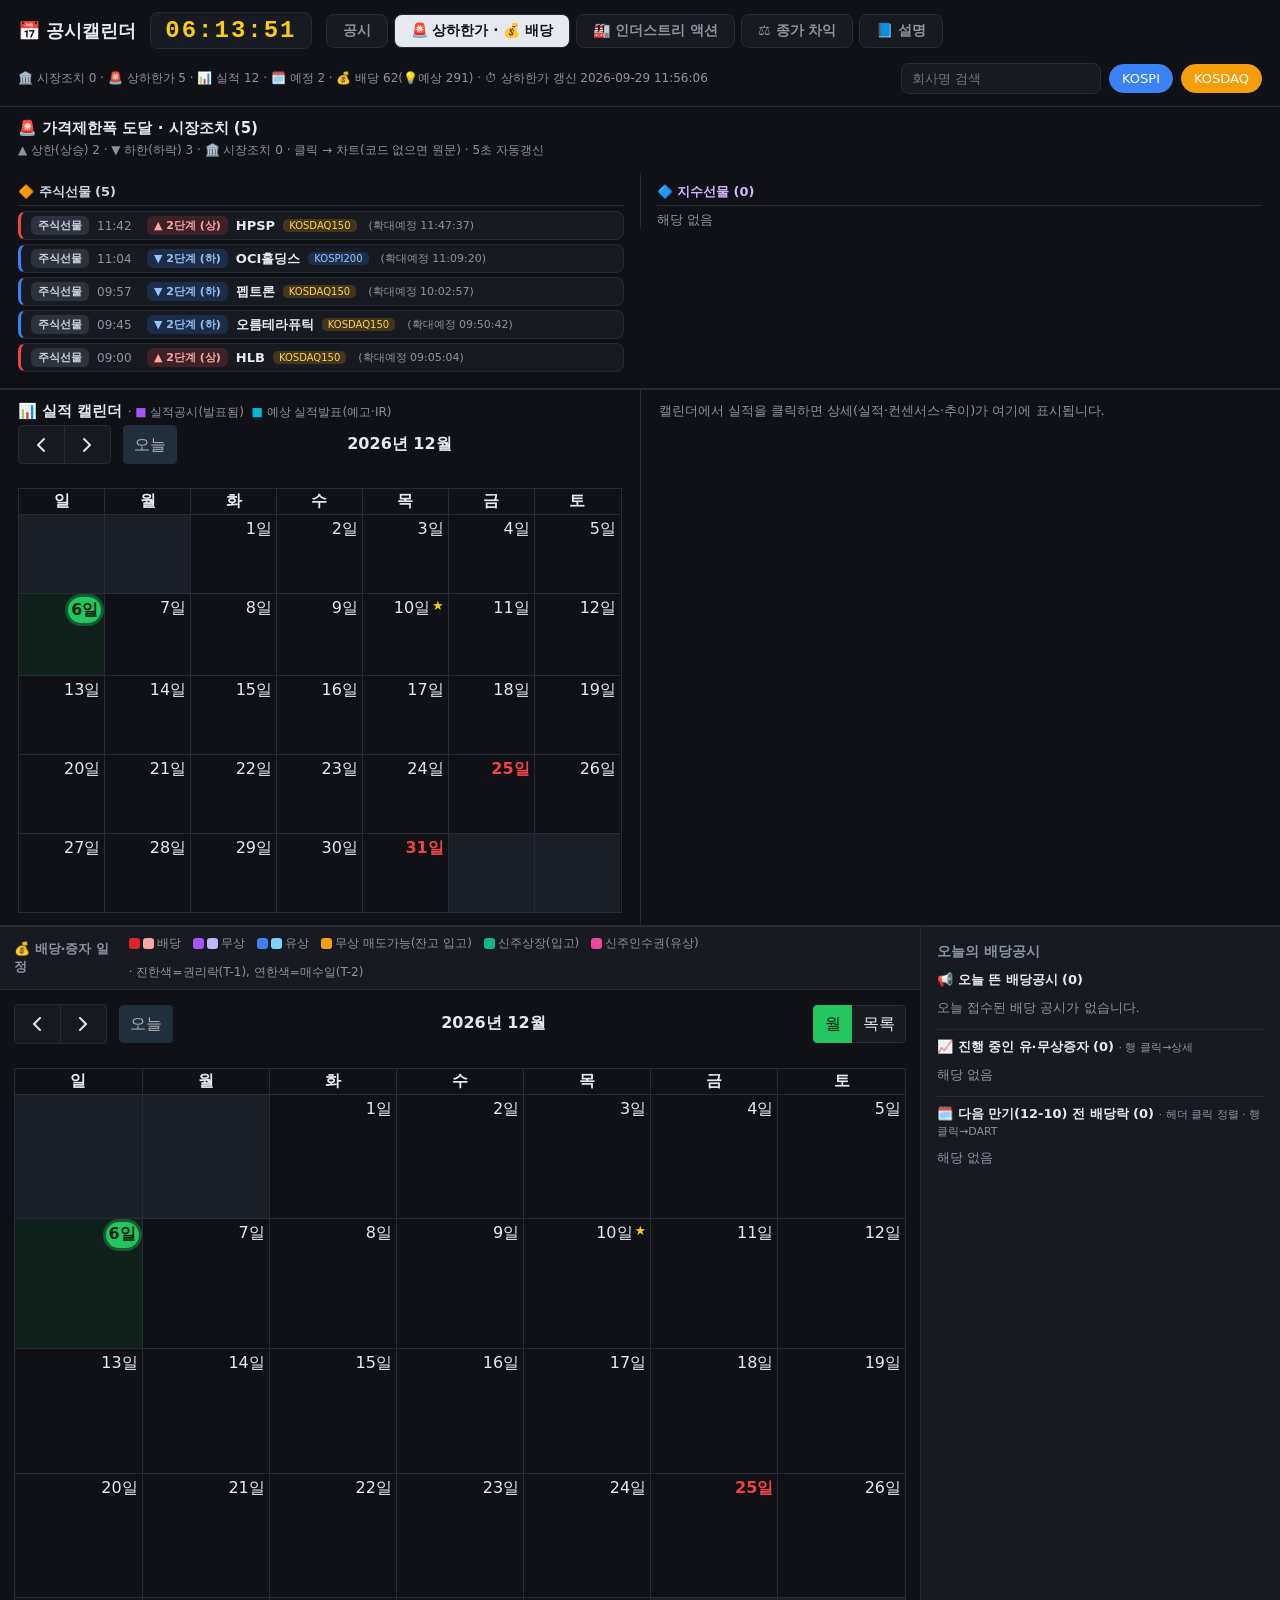
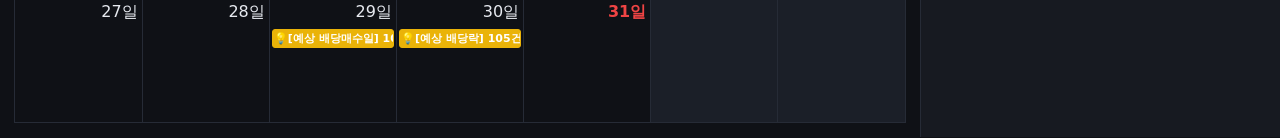
==== index.html @ 1d96160e "배당 선진화 ③ 예고 자율공시 수집 + 실데이터로 설계 판단 확정 research.build_history: '기타경영사항(자율공시) 결산배당 기준일 안내'를 kind="notic" ====
<!DOCTYPE html>
<html lang="ko">
<head>
<meta charset="UTF-8">
<meta name="viewport" content="width=device-width, initial-scale=1.0">
<title>📅 공시캘린더</title>
<!-- FullCalendar: 로컬 벤더링(외부 CDN 의존 제거 — 사내망 TLS/차단으로 인한 빈 화면 방지). v6 글로벌 빌드는 CSS를 JS가 자동 주입 -->
<script src="vendor/fullcalendar.min.js"></script>
<script src="common.js"></script>
<style>
  :root{
    --bg:#0f1116; --panel:#171a21; --line:#262b36; --text:#e6e9ef; --muted:#8b93a3;
    --kospi:#3b82f6; --kosdaq:#f59e0b; --accent:#22c55e; --div:#a855f7; --exp:#ef4444; --est:#eab308;
  }
  *{box-sizing:border-box}
  body{margin:0;font-family:"Malgun Gothic","Segoe UI",system-ui,sans-serif;background:var(--bg);color:var(--text)}
  header{display:flex;align-items:center;gap:14px;padding:12px 18px;border-bottom:1px solid var(--line);flex-wrap:wrap}
  header h1{font-size:18px;margin:0}
  .meta{color:var(--muted);font-size:12px}
  .clock{font-family:"Consolas","Menlo",monospace;font-size:24px;font-weight:800;color:#facc15;letter-spacing:2px;padding:4px 14px;border:1px solid var(--line);border-radius:8px;background:var(--panel)}
  .tabs{display:flex;gap:6px}
  .tab{padding:7px 16px;border:1px solid var(--line);border-radius:8px;background:var(--panel);color:var(--muted);cursor:pointer;font-size:14px;font-weight:600}
  .tab.on{background:var(--text);color:var(--bg)}
  .controls{display:flex;gap:8px;align-items:center;margin-left:auto;flex-wrap:wrap}
  input[type=search]{background:var(--panel);border:1px solid var(--line);color:var(--text);padding:7px 10px;border-radius:8px;width:200px;font-size:13px}
  .chip{padding:6px 12px;border:1px solid var(--line);border-radius:999px;background:var(--panel);color:var(--muted);cursor:pointer;font-size:13px;user-select:none}
  .chip.on{color:#fff}
  .chip.kospi.on{background:var(--kospi);border-color:var(--kospi)}
  .chip.kosdaq.on{background:var(--kosdaq);border-color:var(--kosdaq)}
  .dmodes{display:none;gap:10px;align-items:center}
  .dmodes.show{display:flex}
  .dchk{display:flex;align-items:center;gap:4px;font-size:12px;cursor:pointer;user-select:none}
  .dchk input{margin:0;cursor:pointer}
  .dchk.buy{color:var(--accent)} .dchk.buy input{accent-color:var(--accent)}
  .dchk.ex{color:var(--exp)} .dchk.ex input{accent-color:var(--exp)}
  .layout{display:flex;flex-direction:column}   /* 높이 고정 해제 — 페이지 스크롤 허용 */
  .cal-row{display:flex;height:calc(100vh - 90px);min-height:560px}
  .cal-col{display:flex;flex-direction:column;flex:1;min-height:0}
  .cal-bar{display:flex;align-items:center;gap:12px;padding:8px 14px;border-bottom:1px solid var(--line);background:var(--panel)}
  .cal-bar-lbl{font-size:13px;font-weight:700;color:var(--muted)}
  .cal-legend{display:flex;align-items:center;gap:12px;font-size:12px;color:var(--muted);flex-wrap:wrap}
  .cal-legend .lg{display:inline-flex;align-items:center;gap:3px}
  .cal-legend .lg i{width:11px;height:11px;border-radius:3px;display:inline-block}
  .cal-legend-note{color:var(--muted)}
  #calendar{flex:1;padding:14px;overflow:auto}
  #side{width:360px;border-left:1px solid var(--line);background:var(--panel);padding:16px;overflow:auto}
  #side h2{font-size:14px;color:var(--muted);margin:0 0 10px}
  .detail .corp{font-size:18px;font-weight:700}
  .detail .badge{display:inline-block;font-size:11px;padding:2px 8px;border-radius:6px;margin-left:6px;vertical-align:middle}
  .badge.KOSPI{background:rgba(59,130,246,.2);color:#93c5fd}
  .badge.KOSDAQ{background:rgba(245,158,11,.2);color:#fcd34d}
  .detail .title{margin:12px 0;font-size:15px;line-height:1.5}
  .detail .big{font-size:26px;font-weight:800;color:var(--div);margin:10px 0}
  .detail .row{font-size:13px;color:var(--muted);margin:4px 0}
  .btn{display:inline-block;margin-top:14px;background:var(--accent);color:#04240f;font-weight:700;padding:10px 14px;border-radius:8px;text-decoration:none;font-size:14px}
  .empty{color:var(--muted);font-size:13px}
  #industryView{padding:14px 18px}
  #closearbView{padding:14px 18px;overflow-x:auto}
  .ca-tab{border-collapse:collapse;font-size:12px;width:100%}
  .ca-tab th{color:var(--muted);font-size:11px;font-weight:600;padding:4px 6px;border-bottom:1px solid var(--line);white-space:nowrap;text-align:right}
  .ca-tab th.grp{text-align:center;border-bottom:1px solid var(--line);color:var(--text)}
  .ca-tab td{padding:4px 6px;border-bottom:1px solid var(--line);text-align:right;white-space:nowrap}
  .ca-tab td.nm,.ca-tab th.nm{text-align:left}
  .ca-tab td.nm{font-weight:600;cursor:pointer}
  .ca-tab td.st{color:#fcd34d;text-align:left}
  .ca-tab td.sep,.ca-tab th.sep{border-left:1px solid var(--line)}
  .ca-tab tr.hot td{background:rgba(250,204,21,.08)}
  .ca-tab td.dim{color:var(--muted)}
  .ca-tab tr.calm td{opacity:.45}
  .ca-hot-title{font-size:13px;font-weight:600;margin-bottom:8px}
  .ca-cards{display:flex;flex-wrap:wrap;gap:10px;margin-bottom:16px}
  .ca-card{background:var(--panel);border:1px solid var(--line);border-radius:8px;padding:10px 12px;width:244px;cursor:pointer;font-size:12px}
  .ca-card-top{display:flex;gap:6px;align-items:baseline}
  .ca-card-top .dim{margin-left:auto;color:var(--muted)}
  .ca-card-top .st,.ca-card-act .st{color:#fcd34d}
  .ca-card-dev{font-size:22px;font-weight:700;margin:4px 0}
  .ca-card-dev span{font-size:12px;font-weight:400;color:var(--muted)}
  .ca-card-act{margin-bottom:4px}
  .ca-card .dim{color:var(--muted)}
  .ca-basket{background:var(--panel);border:1px solid var(--line);border-radius:8px;padding:10px 12px;width:364px;font-size:12px}
  .ca-basket .dim{color:var(--muted)}
  .ca-basket .ca-card-top .dim{margin-left:auto}
  .ca-sort{margin-bottom:8px;font-size:12px;color:var(--muted)}
  #guideView{padding:14px 18px;max-width:1100px}
  #guideView h3{margin:22px 0 8px;font-size:16px}
  #guideView p{font-size:13px;color:var(--muted);margin:6px 0}
  #guideView table{border-collapse:collapse;width:100%;font-size:13px;margin:6px 0 4px}
  #guideView th,#guideView td{border:1px solid var(--line);padding:7px 9px;text-align:left;vertical-align:top}
  #guideView th{background:rgba(255,255,255,.04)}
  #guideView b.f{color:var(--text)}
  #guideView td.todo{color:var(--text)}
  .ia-wrap{display:grid;grid-template-columns:minmax(0,1.3fr) minmax(0,1fr);gap:14px;align-items:start}
  .ia-sort{display:flex;gap:6px;margin-bottom:8px;font-size:12px;color:var(--muted);align-items:center}
  .ia-sort .chip{cursor:pointer}
  .ia-row{display:grid;grid-template-columns:minmax(0,1fr) 90px 70px 60px 150px;gap:8px;align-items:center;font-size:13px;padding:6px 8px;border-top:1px solid var(--line);cursor:pointer;position:relative}
  .ia-row.head{cursor:default;color:var(--muted);font-size:12px;border-top:none}
  .ia-row:not(.head):hover,.ia-row.sel{background:var(--panel)}
  .ia-row .bar{position:absolute;left:0;top:0;bottom:0;background:var(--accent);opacity:.12;pointer-events:none}
  .ia-row .num{text-align:right}
  .ia-row .ld{color:var(--muted);white-space:nowrap;overflow:hidden;text-overflow:ellipsis}
  .pos{color:#fca5a5}
  .neg{color:#93c5fd}
  .ia-detail{border:1px solid var(--line);border-radius:10px;background:var(--panel);padding:12px;position:sticky;top:10px}
  .ia-detail h3{margin:0 0 4px;font-size:15px}
  .ia-sub{color:var(--muted);font-size:12px;margin-bottom:8px}
  .ia-themes{display:flex;flex-wrap:wrap;gap:6px;margin:8px 0}
  .ia-themes span{border:1px solid var(--line);border-radius:6px;padding:3px 7px;font-size:12px;background:var(--bg)}
  .ia-m{display:grid;grid-template-columns:minmax(0,1fr) 70px 80px;gap:6px;font-size:13px;padding:4px 0;border-top:1px solid var(--line);cursor:pointer}
  .ia-m:hover{background:var(--bg)}
  .ia-m .num{text-align:right}
  .ia-m .v{color:var(--muted)}
  @media (max-width:900px){ .ia-wrap{grid-template-columns:1fr} .ia-row{grid-template-columns:minmax(0,1fr) 70px 64px 46px} .ia-row .ld{display:none} }
  .divlist .lh{font-size:13px;font-weight:700;margin-bottom:10px}
  .divlist .di{padding:9px 10px;border:1px solid var(--line);border-radius:8px;margin-bottom:7px;cursor:pointer;background:var(--bg)}
  .divlist .di:hover{border-color:var(--div)}
  .divlist .di b{font-size:14px}
  .divlist .di .sub{font-size:12px;color:var(--muted)}
  .divlist .mkt{font-size:10px;padding:1px 6px;border-radius:5px;margin-left:4px}
  .dortab{width:100%;border-collapse:collapse;font-size:13px}
  .dortab th{text-align:left;color:var(--muted);font-size:11px;font-weight:600;padding:5px 8px;border-bottom:1px solid var(--line);cursor:pointer;user-select:none;white-space:nowrap}
  .dortab th[data-sk]:hover{color:var(--div)}
  .dortab th .ar{font-size:10px;color:var(--muted)}
  .dortab td{padding:6px 8px;border-bottom:1px solid var(--line)}
  .dortab tr.dor{cursor:pointer}
  .dortab tr.dor:hover td{background:var(--bg)}
  .dortab td.nm{font-weight:600}
  .dortab td.px{text-align:right;color:var(--muted);white-space:nowrap}
  .dortab td.dt{text-align:right;color:var(--muted);font-size:11px;white-space:nowrap}
  /* 지수배당포인트 (배당 탭 사이드 상단) — 지수 카드(접기) > 포함 종목·배당금·배당락일 */
  .dp{margin-bottom:14px;padding-bottom:10px;border-bottom:1px solid var(--line)}
  .dp .lh{font-size:13px;font-weight:700;margin-bottom:8px}
  .dpf{font-size:12px;line-height:1.55;padding:8px 10px;border:1px dashed var(--line);border-radius:8px;background:var(--bg);margin-bottom:8px}
  .dpf span{color:var(--muted);font-size:11px}
  .dpc{border:1px solid var(--line);border-radius:8px;margin-bottom:7px;background:var(--bg)}
  .dpc>summary{cursor:pointer;padding:9px 10px;list-style-position:inside;font-size:14px}
  .dpc>summary .dpt{float:right;font-weight:800;color:var(--div)}
  .dpc>summary .dps{display:block;font-size:11px;color:var(--muted);margin-top:2px;padding-left:14px}
  .dpc[open]>summary{border-bottom:1px solid var(--line)}
  .dpm{font-size:11px;color:var(--muted);padding:6px 10px}
  .dperr{color:#f87171}
  .dpi{font-size:12px;margin:0 0 4px}
  .dpi td{padding:4px 8px}
  .dpi th{cursor:default}
  .st{font-size:10px;font-weight:600;padding:1px 5px;border-radius:5px;margin-left:3px}
  .st.ok{background:rgba(34,197,94,.18);color:#86efac}
  .st.half{background:rgba(59,130,246,.18);color:#93c5fd}
  .st.est{background:rgba(234,179,8,.18);color:#fde047}
  .mkt.KOSPI{background:rgba(59,130,246,.2);color:#93c5fd}
  .mkt.KOSDAQ{background:rgba(245,158,11,.2);color:#fcd34d}
  .back{display:inline-block;margin-bottom:10px;color:var(--div);cursor:pointer;font-size:13px}
  .fc{--fc-border-color:var(--line);--fc-page-bg-color:transparent;--fc-neutral-bg-color:#1b1f28;
      --fc-today-bg-color:rgba(34,197,94,.08);--fc-list-event-hover-bg-color:#1b1f28}
  .fc .fc-toolbar-title{font-size:16px}
  /* 휴장일(공휴일) — 날짜 글자 빨간색 (오늘 동그라미보다 먼저 선언해 오늘이 우선) */
  .fc .holiday .fc-daygrid-day-number{color:#ef4444;font-weight:700}
  /* 오늘 날짜 강조 — 초록 동그라미 (만기일 노란 별표와 헷갈리지 않게) */
  .fc .fc-day-today .fc-daygrid-day-number{
    background:#22c55e;color:#04240f;font-weight:800;
    min-width:26px;height:26px;padding:0 3px;margin:3px;
    display:inline-flex;align-items:center;justify-content:center;
    border-radius:999px;box-shadow:0 0 0 3px rgba(34,197,94,.35);}
  /* 만기일(선물·옵션) — 날짜 옆 노란 별표 */
  .fc .expday .fc-daygrid-day-number::after{
    content:"★";color:#facc15;margin-left:2px;font-size:13px;
    text-shadow:0 0 2px rgba(0,0,0,.5);vertical-align:top;}
  .fc .fc-button{background:var(--panel);border-color:var(--line);color:var(--text);text-transform:none}
  .fc .fc-button-primary:not(:disabled).fc-button-active{background:var(--accent);border-color:var(--accent);color:#04240f}
  .fc-daygrid-event{cursor:pointer;font-size:11px;white-space:nowrap;overflow:hidden;text-overflow:ellipsis}
  .fc-event.mk-KOSPI{background:var(--kospi);border-color:var(--kospi)}
  .fc-event.mk-KOSDAQ{background:var(--kosdaq);border-color:var(--kosdaq);color:#1a1200}
  /* 배당 — 권리락(T-1) 진빨강 / 매수일(T-2) 연빨강 */
  .fc-event.dv-ex{background:#dc2626;border-color:#dc2626;color:#fff;font-weight:600}
  .fc-event.dv-buy{background:#fca5a5;border-color:#fca5a5;color:#3a0a0a;font-weight:600}
  .fc-event.exp{background:var(--exp);border-color:var(--exp);font-weight:700}
  /* 무상증자 — 권리락(T-1) 보라 / 권리부매수(T-2) 연보라 */
  .fc-event.cap-bonus-ex{background:#a855f7;border-color:#a855f7;font-weight:600}
  .fc-event.cap-bonus-buy{background:#c4b5fd;border-color:#c4b5fd;color:#1a1030;font-weight:600}
  /* 유상증자 — 권리락(T-1) 파랑 / 권리부매수(T-2) 하늘 */
  .fc-event.cap-rights-ex{background:#3b82f6;border-color:#3b82f6;font-weight:600}
  .fc-event.cap-rights-buy{background:#7dd3fc;border-color:#7dd3fc;color:#04222a;font-weight:600}
  /* 신주 상장(입고)일 — 무·유 공통 초록 / 유상 신주인수권증서 상장(입고)일 핑크 */
  .fc-event.cap-list{background:#10b981;border-color:#10b981;color:#022c22;font-weight:700}
  .fc-event.cap-warrant{background:#ec4899;border-color:#ec4899;color:#2a0716;font-weight:700}
  /* 무상 매도 가능일(신주상장 T-2, 잔고 입고) — 주황 */
  .fc-event.cap-sell{background:#f59e0b;border-color:#f59e0b;color:#2a1700;font-weight:700}
  /* 거래정지 — 정지 시작(진회색/빗금) / 거래재개 초록, 예정이면 점선 테두리 */
  .fc-event.halt-stop{background:#4b5563;border-color:#374151;color:#f3f4f6;font-weight:700}
  .fc-event.halt-resume{background:#10b981;border-color:#10b981;color:#022c22;font-weight:700}
  .fc-event.halt-tent{background:transparent;border:1.5px dashed #10b981;color:#10b981}
  .fc-event.est{background:var(--est);border-color:var(--est);color:#241a00;font-weight:600}
  .fc-event.ern{background:#06b6d4;border-color:#06b6d4;color:#00222a;font-weight:600}   /* 예상 실적발표(청록) */
  .fc-event.eact{background:var(--div);border-color:var(--div);font-weight:600}          /* 실제 실적공시(보라) */
  @media (max-width: 800px){   /* 모바일: 세로 배치, 사이드는 캘린더 아래로 */
    header{padding:10px 12px;gap:8px}
    header h1{font-size:16px}
    .meta{display:none}
    .controls{margin-left:0;width:100%}
    input[type=search]{width:110px;flex:1}
    .layout{flex-direction:column;height:auto}
    #calendar{height:62vh;padding:8px;flex:none}
    #side{width:auto;border-left:none;border-top:1px solid var(--line)}
    .fc .fc-toolbar-title{font-size:14px}
    .fc-daygrid-event{font-size:10px}
  }
  .why{margin-top:14px;padding:12px;border:1px solid var(--line);border-radius:8px;background:var(--bg)}
  .why .wh{font-weight:700;font-size:13px;margin-bottom:8px;color:var(--est)}
  .why .row{font-size:12.5px;line-height:1.55}
  .why .ev{font-size:12px;color:var(--muted);margin:3px 0;line-height:1.5}
  /* 선진화 확정 5단계 사다리 */
  .lad{margin:6px 0 2px;display:flex;flex-direction:column;gap:3px}
  .lad .st{display:flex;align-items:flex-start;gap:7px;font-size:12px;line-height:1.45;padding:2px 5px;border-radius:5px}
  .lad .st .dot{flex:none;width:15px;text-align:center}
  .lad .st.none{color:var(--muted)}
  .lad .st.cur{background:rgba(234,179,8,.13);outline:1px solid rgba(234,179,8,.35)}
  .lad .st b{font-weight:700}
  .lad .st .sub{color:var(--muted);font-weight:400}
  .sig{font-size:12px;color:var(--muted);margin:2px 0;display:flex;gap:8px}
  .sig .sd{flex:none;font-variant-numeric:tabular-nums;color:var(--text)}
  .anc{font-size:12.5px;margin:6px 0 2px;padding:6px 8px;border-radius:6px;background:rgba(124,197,255,.08);border:1px solid rgba(124,197,255,.25)}
  /* 상하한가(선물 가격제한폭) 탭 */
  .lmodes{display:none;gap:6px;align-items:center;flex-wrap:wrap}
  .lmodes.show{display:flex}
  .lchip{padding:5px 10px;border:1px solid var(--line);border-radius:999px;background:var(--panel);color:var(--muted);cursor:pointer;font-size:12px;user-select:none}
  .lchip.on{color:#fff;background:#374151;border-color:#4b5563}
  .lchip.up.on{background:var(--exp);border-color:var(--exp)}
  .lchip.down.on{background:#3b82f6;border-color:#3b82f6}
  .lchip.s3.on{background:#f59e0b;border-color:#f59e0b;color:#1a1200}
  #limitsView{flex:none;height:auto;max-height:40vh;padding:12px 18px;overflow:auto;border-bottom:2px solid var(--line)}
  #actionsView{flex:none;height:auto;max-height:32vh;padding:12px 18px;overflow:auto;border-bottom:2px solid var(--line);background:rgba(239,68,68,.05)}
  .ak{font-size:12px;font-weight:800;padding:3px 9px;border-radius:6px;flex:none}
  .ak.danger{background:rgba(239,68,68,.22);color:#fca5a5}
  .ak.warn{background:rgba(245,158,11,.22);color:#fcd34d}
  .ak.ok{background:rgba(34,197,94,.22);color:#86efac}
  .ak.info{background:rgba(148,163,184,.18);color:#cbd5e1}
  #earnView{flex:none;border-bottom:2px solid var(--line)}   /* 높이 고정 없음 — 캘린더 내용만큼 */
  .earn-calcol{display:flex;flex-direction:column}
  #earnCal{flex:1}
  .earn-split{display:flex}
  .earn-col{flex:1;min-width:0;padding:12px 18px;overflow:auto}
  .earn-col + .earn-col{border-left:1px solid var(--line)}
  .li .sd{margin-left:auto;flex:none;font-size:13px;font-weight:800;color:#6ee7b7;background:rgba(16,185,129,.16);padding:2px 9px;border-radius:6px}
  .li .qt{font-size:10px;padding:1px 6px;border-radius:5px;background:rgba(148,163,184,.18);color:#cbd5e1;flex:none}
  .li .qt.ir{background:rgba(59,130,246,.18);color:#93c5fd}
  .li .etitle{font-size:12px;color:var(--muted);overflow:hidden;text-overflow:ellipsis;white-space:nowrap}
  .li .rate{margin-left:auto;flex:none;font-size:14px;font-weight:800;padding:2px 9px;border-radius:6px;color:var(--muted)}
  .li .rate.up{color:#fca5a5;background:rgba(239,68,68,.16)}
  .li .rate.down{color:#93c5fd;background:rgba(59,130,246,.16)}
  .li .mk.KOSPI{background:rgba(59,130,246,.2);color:#93c5fd}
  .li .mk.KOSDAQ{background:rgba(245,158,11,.2);color:#fcd34d}
  .limhd{font-size:15px;font-weight:700;margin-bottom:4px}
  .limsub{font-size:12px;color:var(--muted);margin-bottom:14px}
  .li{display:flex;align-items:center;gap:10px;padding:9px 12px;border:1px solid var(--line);border-radius:8px;margin-bottom:6px;cursor:pointer;background:var(--panel)}
  .li:hover{border-color:#6b7280}
  .li.up{border-left:3px solid var(--exp)}
  .li.down{border-left:3px solid #3b82f6}
  @keyframes blinkY{0%,49%{background:rgba(234,179,8,.34)}50%,100%{background:var(--panel)}}
  .li.hot{animation:blinkY 1.1s infinite;border-left-color:var(--est)!important}
  /* 사이드카·서킷 발동중 — 시장조치 상단 헤더 빨간 깜빡(풀릴 때까지) */
  @keyframes blinkR{0%,49%{background:rgba(239,68,68,.42);color:#fff}50%,100%{background:transparent;color:#fca5a5}}
  .limsec.danger.blink{animation:blinkR 1s infinite;border-radius:6px;padding:4px 8px}
  .li .t{font-size:12px;color:var(--muted);width:42px;flex:none}
  .li .nm{font-size:14px;font-weight:700}
  .li .chg{font-size:12px;font-weight:800;flex:none}   /* 기초주식 등락률 */
  .li .chg.up{color:#fca5a5}   /* 상승=빨강 */
  .li .chg.down{color:#93c5fd} /* 하락=파랑 */
  .li .mk{font-size:10px;padding:1px 6px;border-radius:5px}
  .li .mk.KOSPI200{background:rgba(59,130,246,.2);color:#93c5fd}
  .li .mk.KOSDAQ150{background:rgba(245,158,11,.2);color:#fcd34d}
  .li .mk.IDX{background:rgba(168,85,247,.2);color:#d8b4fe}
  .li .dir{font-size:12px;font-weight:800;padding:3px 9px;border-radius:6px;flex:none;min-width:82px;text-align:center}
  .li.up .dir{background:rgba(239,68,68,.18);color:#fca5a5}
  .li.down .dir{background:rgba(59,130,246,.18);color:#93c5fd}
  .li .dir.s3{background:#f59e0b;color:#1a1200}   /* 3단계 강조(주황) */
  .li .et{font-size:11px;color:var(--muted);flex:none;margin-left:4px}
  .li .stg{font-size:11px;font-weight:700;padding:1px 7px;border-radius:5px;background:#374151;color:#cbd5e1;flex:none}
  .li .stg.s3{background:#f59e0b;color:#1a1200}
  .li .kd{font-size:11px;color:var(--muted);margin-left:auto;flex:none}
  .li .kb{font-size:12px;font-weight:800;padding:3px 9px;border-radius:6px;flex:none}
  .li .kb.idx{background:rgba(168,85,247,.22);color:#d8b4fe}   /* 지수선물 보라 */
  .li .kb.stk{background:rgba(148,163,184,.18);color:#cbd5e1}  /* 주식선물 회색 */
  .limsec{font-size:13px;font-weight:800;margin:14px 0 7px;padding-bottom:5px;border-bottom:1px solid var(--line)}
  .limsec:first-of-type{margin-top:6px}
  .limsec.idx{color:#d8b4fe}   /* 지수선물 보라 */
  .limsec.stk{color:#cbd5e1}   /* 주식선물 회색 */
  .lim-hr{border-top:2px solid var(--line);margin:12px 0 6px}
  .lim-split{display:flex;gap:16px;align-items:flex-start}
  .lim-col{flex:1;min-width:0}
  .lim-col + .lim-col{border-left:1px solid var(--line);padding-left:16px}
  /* 가격제한폭·시장조치 뷰 전용: 행을 얇게 */
  #limitsView .li{padding:4px 10px;margin-bottom:4px;gap:8px}
  #limitsView .li .dir{font-size:11px;padding:2px 7px;min-width:0}
  #limitsView .li .ak{font-size:11px;padding:2px 7px}
  #limitsView .li .kb{font-size:11px;padding:2px 7px}
  #limitsView .li .nm{font-size:13px}
  #limitsView .limsec{margin:10px 0 5px;padding-bottom:4px}
</style>
</head>
<body>
<header>
  <h1>📅 공시캘린더</h1>
  <span class="clock" id="clock">--:--:--</span>
  <div class="tabs">
    <span class="tab" data-mode="disc">공시</span>
    <span class="tab on" data-mode="board">🚨 상하한가 · 💰 배당</span>
    <span class="tab" data-mode="industry">🏭 인더스트리 액션</span>
    <span class="tab" data-mode="closearb">⚖️ 종가 차익</span>
    <span class="tab" data-mode="guide">📘 설명</span>
  </div>
  <span class="meta" id="meta">불러오는 중…</span>
  <div class="controls">
    <input type="search" id="q" placeholder="회사명 검색">
    <span class="chip kospi on" data-market="KOSPI">KOSPI</span>
    <span class="chip kosdaq on" data-market="KOSDAQ">KOSDAQ</span>
  </div>
</header>
<div class="layout">
  <div id="industryView" style="display:none"></div>
  <div id="closearbView" style="display:none"></div>
  <div id="guideView" style="display:none">
    <h3>📘 기업 이벤트 — 지수(선물) vs 내 현물 바스켓, 날짜별로 뭘 하면 되나</h3>
    <p>거래소 지수와 내 계좌는 같은 이벤트를 <b class="f">서로 다른 날</b> 반영한다. 그 차이 나는 기간이 지수차익(예: 코스닥150) 리스크 구간이다. 표의 <b class="f">캘린더</b> 칸은 캘린더에 실제로 뜨는 이름이고, 맨 오른쪽 <b class="f">👉 할 일</b>만 따라가면 된다. 할 일은 <b class="f">매수차익(현물 바스켓 롱 + 선물 숏)</b> 기준이고, 매도차익(현물 숏 + 선물 롱)은 방향이 반대이며 대차 상환 수량(신주·배당 반환)과 리콜까지 같이 챙긴다. 늘 보는 건 하나 — <b class="f">내 바스켓의 종목 비중이 지수 안 비중과 같은가</b>. 다르면 그 차이만큼이 헤지 안 된 노출이다.</p>
    <p>거래소 규칙 한 줄 요약 — 무상증자·주식배당: 권리락일에 신주 수량만 지수에 더함(기준시가총액 그대로) · 주주배정 유상증자: 권리락일에 신주 수량을 더하고 기준시가총액을 신주 수 × 발행가만큼 늘림, 실권주는 신주 상장일에 뺌 · 현금배당: 조정 없음(배당락만큼 지수 하락) · 병합·분할: 변경상장일에 주가와 주식 수를 같이 바꿈(시가총액 그대로).</p>

    <h3>🟣 무상증자</h3>
    <table>
      <tr><th>캘린더</th><th>시점</th><th>지수 · 선물</th><th>내 현물 계좌</th><th>👉 할 일</th></tr>
      <tr><td>[무상매수일]</td><td>신주배정기준일 T-2</td><td>변화 없음</td><td>평소대로</td><td class="todo">이날까지 들고 있어야 신주를 받는다. 바스켓 수량이 지수 비중과 맞는지 확인.</td></tr>
      <tr><td>[무상권리락]</td><td>기준일 T-1 (장 시작 전 반영)</td><td>신주 수량을 지수 주식 수에 미리 더함 → 주가는 반토막(1:1)이어도 지수는 안 빠짐</td><td>주가는 기준가로 하락, 신주는 아직 없음 → 계좌 평가액이 확 줄어 보임</td><td class="todo">손실 아님(착시). 헤지 비율 계산에 아직 안 들어온 신주를 <b class="f">예정 수량</b>으로 넣는다. 시초가가 기준가와 크게 다르면 그만큼은 추적오차.</td></tr>
      <tr><td>(표시 없음)</td><td>권리락 ~ 매도가능 전날</td><td>구주+신주 수량 기준으로 주가 등락만 반영</td><td>신주는 못 판다(동결). 구주만 매도 가능</td><td class="todo"><b class="f">조기 청산 보류.</b> 꼭 청산해야 하면 선물은 구주 판 만큼만 정리하고 신주분 선물 숏은 남긴다(안 그러면 신주가 헤지 없이 노출). 매도차익(현물 숏)이면 대차 리콜에 대비.</td></tr>
      <tr><td>[무상매도가능]</td><td>신주 상장 T-2</td><td>변화 없음</td><td>신주 잔고가 들어와 팔 수 있다</td><td class="todo">청산 가능. <b class="f">⚠ 엠피스에는 잔고가 아직 안 잡혀 장부단가가 높다 — 이때 매도차익을 잡으면 그 손익이 빠질 수 있으니 장부단가부터 확인.</b></td></tr>
      <tr><td>[무상신주상장·락금액 보정]</td><td>신주 상장일</td><td>조정 없음 (이미 권리락일에 반영)</td><td>신주 정식 상장, 수량 정상화</td><td class="todo"><b class="f">락금액 보정.</b> 장 초반 신주 매물로 베이시스가 출렁일 수 있어 그 시간 진입·청산은 피한다. 락 맞은 금액보다 입고 평가액이 적어도 그 차이는 선물 숏 이익으로 상쇄됐어야 정상 — 현물+선물 합산으로 확인.</td></tr>
    </table>

    <h3>🔵 유상증자 (주주배정)</h3>
    <table>
      <tr><th>캘린더</th><th>시점</th><th>지수 · 선물</th><th>내 현물 계좌</th><th>👉 할 일</th></tr>
      <tr><td>[유상매수일]</td><td>신주배정기준일 T-2</td><td>변화 없음</td><td>평소대로</td><td class="todo">청약할지 정하고 청약 대금(신주 수 × 발행가) 마련 계획을 세운다.</td></tr>
      <tr><td>[유상권리락]</td><td>기준일 T-1 (장 시작 전 반영)</td><td>신주 수량을 지수 주식 수에 더하고 기준시가총액을 신주 수 × 발행가만큼 늘림 → 지수는 안 빠지고, 지수 안에서 이 종목 비중은 신주만큼 커짐</td><td>주가는 기준가로 하락. 손에 있는 건 구주 + 앞으로 받을 신주인수권증서뿐</td><td class="todo">지수는 이미 신주를 들고 있는 셈이라 내 바스켓은 <b class="f">청약 대금만큼 언더웨이트</b>. 청약하든, 증서 팔고 구주를 더 사든 결국 청약 대금만큼 돈이 더 들어가야 지수와 맞는다 — 그 현금을 따로 잡아둔다.</td></tr>
      <tr><td>(상세 화면)</td><td>확정발행가 결정일</td><td>변화 없음</td><td>변화 없음</td><td class="todo">청약 대금 확정. 1차 발행가로 잡아둔 금액을 고친다.</td></tr>
      <tr><td>[유상신주인수권]</td><td>증서 상장 기간 (보통 5영업일)</td><td>변화 없음</td><td>증서가 들어와 팔 수 있다</td><td class="todo">청약 안 할 거면 <b class="f">이 기간 안에 증서를 판다</b> (안 팔고 청약도 안 하면 휴지 → 떨어진 만큼 그대로 손해).</td></tr>
      <tr><td>(상세 화면)</td><td>청약일 ~ 납입일</td><td>변화 없음</td><td>발행가만큼 현금이 빠져나감</td><td class="todo">청약하고 대금을 낸다. 북의 현금이 그만큼 줄어든 걸 반영.</td></tr>
      <tr><td>(표시 없음)</td><td>청약 ~ 신주 상장 전날</td><td>구주+신주 기준으로 주가 등락 반영</td><td>돈은 냈는데 신주는 아직 없음 → 못 판다(동결)</td><td class="todo"><b class="f">조기 청산 보류.</b> 꼭 청산하면 신주분 선물 숏은 남긴다(무상과 같음).</td></tr>
      <tr><td>[유상신주상장]</td><td>신주 상장일</td><td>실권주가 있으면 그 수량을 지수에서 뺌</td><td>청약한 신주 입고, 매도 가능</td><td class="todo">실권주 반영 후 비중으로 바스켓 수량 재확인. 장 초반 매물로 베이시스 출렁임 주의.</td></tr>
    </table>

    <h3>🔴 현금배당</h3>
    <table>
      <tr><th>캘린더</th><th>시점</th><th>지수 · 선물</th><th>내 현물 계좌</th><th>👉 할 일</th></tr>
      <tr><td>(공시)</td><td>배당 결정 공시</td><td>선물은 원래 예상 배당을 빼고 거래 중</td><td>변화 없음</td><td class="todo">공시 배당과 선물에 들어간 예상 배당을 비교 — <b class="f">그 차이가 곧 차익 손익</b>.</td></tr>
      <tr><td>[배당매수일]</td><td>배당기준일 T-2</td><td>변화 없음</td><td>이날까지 들고 있어야 배당을 받는다</td><td class="todo">바스켓 보유 수량 확인.</td></tr>
      <tr><td>[배당권리락]</td><td>기준일 T-1</td><td><b class="f">조정 없음</b> → 배당락만큼 지수도 같이 빠짐 (선물은 이미 반영돼 있었음)</td><td>주가가 배당만큼 하락, 받을 배당금(미수) 확정</td><td class="todo">계좌 하락은 손실 아님. 예상 배당과 실제 배당 차이만 손익으로 본다.</td></tr>
      <tr><td>(표시 없음)</td><td>배당락 ~ 지급일 전날</td><td>주가 등락만 반영</td><td>배당금은 아직 안 들어옴</td><td class="todo">미수 배당금을 장부에 잡아둔다 (그만큼 현물 노출이 빈 상태 — 작은 추적오차).</td></tr>
      <tr><td>(표시 없음)</td><td>배당금 지급일</td><td>조정 없음</td><td>세후 배당금 입금</td><td class="todo">입금액(세후)이 장부의 미수 배당과 맞는지 확인.</td></tr>
    </table>
    <p>주식배당은 무상증자와 같다 — 배당락일에 신주 수량만 지수에 더하고, 계좌 입고는 신주 상장일.</p>

    <h3>⚪ 주식병합 · 액면분할</h3>
    <table>
      <tr><th>캘린더</th><th>시점</th><th>지수 · 선물</th><th>내 현물 계좌</th><th>👉 할 일</th></tr>
      <tr><td>(공시)</td><td>병합·분할 결정 공시</td><td>변화 없음</td><td>변화 없음</td><td class="todo">정지 일정 확인. 정지 전에 정리할 포지션이면 미리 정리.</td></tr>
      <tr><td>[🚫 정지]</td><td>매매정지 시작</td><td>정지 직전 종가로 고정</td><td>전량 매매 불가(완전 동결)</td><td class="todo">이 종목 비중만큼은 청산 불가 — 조기 청산 보류.</td></tr>
      <tr><td>(표시 없음)</td><td>정지 기간 (약 2~3주)</td><td>지수는 고정, 선물은 재개 후 주가를 미리 예측해 움직임</td><td>동결</td><td class="todo">베이시스가 이 종목 때문에 왜곡될 수 있다 — 그 왜곡을 보고 섣불리 진입·청산하지 않는다.</td></tr>
      <tr><td>[✅ 재개]</td><td>변경상장일</td><td>장 시작 전 주가와 주식 수를 비율대로 같이 바꿈 (시가총액 그대로)</td><td>바뀐 수량·단가로 잔고 전환, 바로 매매 가능</td><td class="todo">잔고 수량·단가가 비율대로 바뀌었는지 확인. 시초가 갭 주의.</td></tr>
    </table>

    <h3>⚪ 인적분할</h3>
    <table>
      <tr><th>캘린더</th><th>시점</th><th>지수 · 선물</th><th>내 현물 계좌</th><th>👉 할 일</th></tr>
      <tr><td>(공시)</td><td>분할 결정 · 신설법인 특례편입 여부 공시</td><td>변화 없음</td><td>변화 없음</td><td class="todo">신설법인이 지수에 남는지 빠지는지 확인.</td></tr>
      <tr><td>[🚫 정지]</td><td>매매정지 시작</td><td>정지 직전 종가로 고정</td><td>전량 매매 불가</td><td class="todo">이 종목 비중만큼 리밸런싱·청산 불가.</td></tr>
      <tr><td>(표시 없음)</td><td>정지 기간 (약 1개월)</td><td>고정</td><td>동결</td><td class="todo">장이 크게 움직여도 이 종목은 대응 불가 — 긴 동결을 감안해 포지션 규모를 잡는다.</td></tr>
      <tr><td>[✅ 재개]</td><td>변경상장(존속) · 재상장(신설)일</td><td>존속·신설 기준가와 주식 수로 반영. 편출이면 신설법인이 지수에서 빠짐</td><td>존속 + 신설 주식이 분할 비율대로 각각 입고</td><td class="todo">신설법인이 편출이면 <b class="f">재상장 직후 신설법인을 팔고 지수 안 종목으로 교체 매수</b>해야 추적오차가 안 생긴다.</td></tr>
    </table>

    <h3>⚠ 동결 기간에 노출되는 것 (공통)</h3>
    <p>만기(또는 신주 상장일 이후)까지 들고 가면 이론상 손익은 중립. 노출이 생기는 건 중도 청산이 필요하거나, 매도차익(현물 공매도)이거나, 증거금이 빠듯할 때다.</p>
    <table>
      <tr><th>리스크</th><th>내용</th></tr>
      <tr><td>1. 조기 청산 기회비용</td><td>베이시스가 유리해져도 못 파는 물량 때문에 묶임</td></tr>
      <tr><td>2. 강제 청산 시 네이키드 롱</td><td>선물은 다 정리하고 팔 수 있는 것만 팔면, 못 판 물량이 헤지 없이 노출</td></tr>
      <tr><td>3. 매도차익 대차 리콜 · 스퀴즈</td><td>유통 물량이 마른 상태에서 리콜이 오면 비싸게 숏커버</td></tr>
      <tr><td>4. 증거금 비효율</td><td>원장·PB가 미입고 신주를 담보로 100% 인정하지 않아 마진콜 압박</td></tr>
    </table>
    <p>현물+선물 합산으로도 구멍이 나면: 바스켓 비중 초과 · 중간에 선물만 먼저 청산 · 단주/청약 대금 정산 누락을 점검.</p>
  </div>
  <div id="limitsView" style="display:none"></div>
  <div id="earnView" style="display:none">
    <div class="earn-split">
      <div class="earn-col earn-calcol">
        <div class="limhd">📊 실적 캘린더
          <span style="font-weight:400;color:var(--muted);font-size:12px">
            · <span style="color:var(--div)">■</span> 실적공시(발표됨) &nbsp;<span style="color:#06b6d4">■</span> 예상 실적발표(예고·IR)</span></div>
        <div id="earnCal"></div>
      </div>
      <div class="earn-col" id="earnDetail">
        <div class="empty">캘린더에서 실적을 클릭하면 상세(실적·컨센서스·추이)가 여기에 표시됩니다.</div>
      </div>
    </div>
  </div>
  <div class="cal-row">
    <div class="cal-col">
      <div class="cal-bar" id="calBar" style="display:none">
        <span class="cal-bar-lbl">💰 배당·증자 일정</span>
        <span class="cal-legend">
          <span class="lg"><i style="background:#dc2626"></i><i style="background:#fca5a5"></i> 배당</span>
          <span class="lg"><i style="background:#a855f7"></i><i style="background:#c4b5fd"></i> 무상</span>
          <span class="lg"><i style="background:#3b82f6"></i><i style="background:#7dd3fc"></i> 유상</span>
          <span class="lg"><i style="background:#f59e0b"></i> 무상 매도가능(잔고 입고)</span>
          <span class="lg"><i style="background:#10b981"></i> 신주상장(입고)</span>
          <span class="lg"><i style="background:#ec4899"></i> 신주인수권(유상)</span>
          <span class="cal-legend-note">· 진한색=권리락(T-1), 연한색=매수일(T-2)</span>
        </span>
      </div>
      <div id="calendar"></div>
    </div>
    <div id="side">
      <h2 id="sideTitle">공시 상세</h2>
      <div id="detail" class="empty">캘린더에서 항목을 클릭하면 여기에 내용이 표시됩니다.</div>
    </div>
  </div>
</div>
<script>
let MODE = "board";         // 'board'(상하한가+배당 결합, 기본) | 'disc'(공시)
let ALL = [], DIV = [], EXP = [], LIM = [], EARN = [], SCHED = [], ACT = [], CAP = [], HALT = [];
let earnCal;   // 예상 실적발표 전용 캘린더 (실적 그리드 오른쪽)
let LIMGEN = "";   // 상하한가(limits.json) 생성 시각 — 상단 '갱신 시각'에 표시(5초마다 갱신)
let HOL = new Set();   // 휴장일(공휴일) ISO 날짜 — 캘린더에 빨간 글자로 표시
let EXPD = new Set();  // 만기일 ISO 날짜 — 캘린더 날짜에 노란 별표
const dISO = d => `${d.getFullYear()}-${String(d.getMonth()+1).padStart(2,"0")}-${String(d.getDate()).padStart(2,"0")}`;
let RES = {companies:{}, events:[]};   // 리서치: 선진화 판별 + 예상배당(research.json)
let calendar;
const filters = { q:"", KOSPI:true, KOSDAQ:true };
// 상하한가(선물 가격제한폭) 필터
const limF = { "지수선물":true, "주식선물":true, "상승":true, "하락":true, onlyS3:false };

function toISO(d){ return d.includes("-") ? d : `${d.slice(0,4)}-${d.slice(4,6)}-${d.slice(6,8)}`; }
const won = n => Number(n).toLocaleString("ko-KR");
// esc() 는 common.js 에서 제공 (외부 데이터 innerHTML 삽입 전 XSS 이스케이프)
let divListMode = false;
function todayStr(){ const d=new Date(); return `${d.getFullYear()}${String(d.getMonth()+1).padStart(2,"0")}${String(d.getDate()).padStart(2,"0")}`; }

// 배당 캘린더 날짜 표시: 매수일·권리락 항상 모두 표시(체크박스 제거)
const dm = {buy:true, ex:true};

function todayISO(){ const d=new Date(); return `${d.getFullYear()}-${String(d.getMonth()+1).padStart(2,"0")}-${String(d.getDate()).padStart(2,"0")}`; }
let _divUp = [], _divSort = {key:"ex", dir:1};   // 기본: 배당락일 오름차순(가까운 날 먼저)
function divRowsHtml(){                 // 정렬 상태(_divSort) 반영해 배당락 표 행 생성
  const arr = _divUp.slice(), k = _divSort.key, dir = _divSort.dir;
  arr.sort((a,b)=>{
    if(k==="amt"){
      const pa=(a.per_share!=null)?+a.per_share:-Infinity, pb=(b.per_share!=null)?+b.per_share:-Infinity;
      return dir*(pa-pb);
    }
    if(k==="ex"){
      return dir*((a.ex_date||"").localeCompare(b.ex_date||""));   // ISO 날짜는 사전식=시간순
    }
    return dir*(a.corp||"").localeCompare(b.corp||"","ko");
  });
  return arr.map(e=>{
    const amt = (e.per_share!=null)?won(e.per_share)+"원":"미정";
    return `<tr class="dor" data-url="${esc(e.url)}"><td class="nm">${esc(e.corp)}</td><td class="px">${amt}</td><td class="dt">락 ${esc((e.ex_date||"").slice(5))}</td></tr>`;
  }).join("");
}
function renderDivUpTable(){
  const tb = document.getElementById("divUpBody"); if(!tb) return;
  tb.innerHTML = divRowsHtml();
  tb.querySelectorAll("tr.dor").forEach(el=> el.addEventListener("click",()=>{
    if(el.dataset.url) window.open(el.dataset.url,"_blank","noopener");   // 클릭 → DART 원문
  }));
  document.querySelectorAll("#divUpTab th[data-sk]").forEach(th=>{
    const on = th.dataset.sk===_divSort.key, ar = th.querySelector(".ar");
    if(ar) ar.textContent = on ? (_divSort.dir>0?"▲":"▼") : "⇅";
  });
}
function sortDivUp(k){                  // 헤더 클릭 → 정렬 키/방향 토글
  if(_divSort.key===k) _divSort.dir*=-1;
  else { _divSort.key=k; _divSort.dir = (k==="amt")?-1:1; }   // 배당금은 높은순 먼저, 이름/배당락은 오름차순
  renderDivUpTable();
}
// ── 지수배당포인트 (data/divpoints.json — divpoints.py 산출) ──
let DP = null;
const _dpOpen = new Set();   // 펼친 카드 키 — 30초 자동갱신 재렌더에도 펼침 유지
const DP_ST = {"확정":"ok", "금액예상":"half", "예상":"est"};
function dpHtml(){
  if(!DP || !DP.indices) return "";
  const f2 = v => Number(v||0).toFixed(2), f3 = v => Number(v||0).toFixed(3);
  let h = `<div class="dp"><div class="lh">📐 지수배당포인트 · 근월물 ${esc((DP.expiry||"").slice(5))} 만기까지</div>
    <div class="dpf"><b>${esc(DP.formula)}</b><br>
      <span>= 지수 × (배당 때문에 지수가 빠지는 비율) — 지수를 곱하는 건 비율을 포인트로 바꾸기 위함<br>
      대상: ${esc(DP.rule)} · 확정=DART 배당결정, 금액예상=기준일만 공시, 예상=직전 배당 반복 가정</span></div>`;
  DP.indices.forEach(c=>{
    const k = "c:"+c.key;
    const lvl = c.index_close ? Number(c.index_close).toLocaleString("ko-KR",{minimumFractionDigits:2}) : "-";
    h += `<details class="dpc" data-k="${esc(k)}"${_dpOpen.has(k)?" open":""}>
      <summary><b>${esc(c.name)}</b><span class="dpt">${f2(c.total)}pt</span>
        <span class="dps">확정 ${f2(c.confirmed)} · 예상 ${f2(c.estimated)}</span></summary>
      <div class="dpm">${esc(c.etf)} PDF ${esc(c.pdf_date)} · ${c.n_stocks}종목 · 지수 ${lvl} (${esc((c.index_date||"").slice(5))} 종가)${c.error?` · <span class="dperr">⚠ 오늘 수집 실패 — 직전본 사용</span>`:""}</div>`;
    // 포함 종목 목록: 종목 · 배당금 · 배당락일 (배당락일 순) — 일자별 포인트는 표시하지 않음(사용자 요청)
    const items = c.days.flatMap(d => d.items.map(x => ({...x, ex_date:d.ex_date})));
    if(!items.length) h += `<div class="dpm">${c.n_stocks?"만기 전 배당락 없음":"PDF 없음 — 수집 대기"}</div>`;
    else h += `<table class="dortab dpi"><thead><tr><th>종목 (${items.length})</th><th style="text-align:right">배당금</th><th style="text-align:right">배당락일</th></tr></thead><tbody>`
      + items.map(x=>`<tr class="dor" data-url="${esc(x.url||"")}" title="${esc(`${x.div_type} · 기준일 ${x.record_date}${x.basis?"\n"+x.basis:""}`)}">
          <td class="nm">${esc(x.corp)}<span class="st ${DP_ST[x.status]||"est"}">${esc(x.status)}</span></td>
          <td class="px">${won(x.dps)}원</td><td class="dt">${esc(x.ex_date.slice(5))}</td></tr>`).join("")
      + `</tbody></table>`;
    if(c.undetermined.length)
      h += `<div class="dpm">금액 미정(포인트 제외): ${c.undetermined.map(u=>`${esc(u.corp)}(${esc(u.ex_date.slice(5))})`).join(", ")}</div>`;
    h += `</details>`;
  });
  return h + `</div>`;
}
function bindDp(box){
  box.querySelectorAll(".dp details[data-k]").forEach(el=> el.addEventListener("toggle",()=>{
    el.open ? _dpOpen.add(el.dataset.k) : _dpOpen.delete(el.dataset.k);
  }));
  box.querySelectorAll(".dpi tr.dor").forEach(el=> el.addEventListener("click",()=>{
    if(el.dataset.url) window.open(el.dataset.url,"_blank","noopener");   // 확정 → DART 원문 (예상은 원문 없음)
  }));
}
function renderDivToday(){
  divListMode = true;
  const box = document.getElementById("detail"); box.className = "";
  // 상단: 오늘 뜬 배당공시 (접수일=오늘)
  const list = DIV.filter(e => filters[e.market] && (e.rcept_dt||"") === todayStr());
  let h = dpHtml() + `<div class="divlist"><div class="lh">📢 오늘 뜬 배당공시 (${list.length})</div>`;
  if(!list.length) h += `<div class="empty">오늘 접수된 배당 공시가 없습니다.</div>`;
  list.forEach(e=>{
    h += `<div class="di" data-rc="${esc(e.rcept_no)}"><b>${esc(e.corp)}</b><span class="mkt ${esc(e.market)}">${esc(e.market)}</span><br>
      <span class="sub">${esc(e.div_type||"배당")} · ${e.per_share?won(e.per_share)+"원":"금액 미정"} · 매수 ${esc(e.confirm_date||"-")} · 락 ${esc(e.ex_date||"-")} · 기준 ${esc(e.record_date)}</span></div>`;
  });
  h += `</div>`;
  // 중간: 진행 중인 유·무상증자 (남은 일정이 있는 건) — 다음 일정순, 행 클릭→상세
  const ti = todayISO();
  const capNow = CAP.filter(e=> filters[e.market]).map(e=>({e,
      next: [["매수일",e.buy_date],["권리락",e.ex_date],["증서상장",e.rights_date],["매도가능",e.sell_date],["신주상장",e.listing_date]]
              .filter(([,d])=> d && d>=ti).sort((a,b)=>a[1].localeCompare(b[1]))[0]}))
    .filter(x=> x.next).sort((a,b)=> a.next[1].localeCompare(b.next[1]));
  h += `<div class="divlist" style="margin-top:12px;border-top:1px solid var(--line);padding-top:8px">
    <div class="lh">📈 진행 중인 유·무상증자 (${capNow.length}) <span style="font-weight:400;color:var(--muted);font-size:11px">· 행 클릭→상세</span></div>`;
  if(!capNow.length) h += `<div class="empty">해당 없음</div>`;
  else h += `<table class="dortab" id="capTab"><thead><tr><th>종목</th><th>다음 일정</th><th>본전</th><th>현재</th><th>수익률</th></tr></thead><tbody>${
    capNow.map(({e,next})=>{
      const bonus = e.type==="무상증자";
      return `<tr class="dor" data-rc="${esc(e.rcept_no)}" data-ty="${esc(e.type)}">
        <td class="nm">${esc(e.corp)} <span style="font-size:10px;font-weight:700;color:${bonus?"#a855f7":"#3b82f6"}">${bonus?"무상":"유상"}</span></td>
        <td>${esc(next[1].slice(5))} ${esc(next[0])}</td>
        <td class="px">${e.base_price?won(e.base_price)+(e.ret==null?" (예상)":""):"-"}</td>
        <td class="px">${e.price?won(e.price):"-"}</td>
        <td class="px" style="font-weight:700;color:${e.ret>0?"#ef4444":e.ret<0?"#3b82f6":"var(--muted)"}">${e.ret!=null?pctTxt(e.ret):"-"}</td></tr>`;
    }).join("")}</tbody></table>`;
  h += `</div>`;
  // 하단: 다음 만기 전까지 배당락 리스트 (종목명·현재가, 클릭→DART)
  const nextExp = (EXP.map(x=>x.date).filter(d=>d>ti).sort()[0]) || "";
  _divUp = DIV.filter(e=> filters[e.market] && e.ex_date && e.ex_date>ti && (!nextExp || e.ex_date<=nextExp));
  h += `<div class="divlist" style="margin-top:12px;border-top:1px solid var(--line);padding-top:8px">
    <div class="lh">🗓️ 다음 만기${nextExp?`(${esc(nextExp.slice(5))})`:""} 전 배당락 (${_divUp.length}) <span style="font-weight:400;color:var(--muted);font-size:11px">· 헤더 클릭 정렬 · 행 클릭→DART</span></div>`;
  if(!_divUp.length) h += `<div class="empty">해당 없음</div>`;
  else h += `<table class="dortab" id="divUpTab"><thead><tr>
      <th data-sk="name" onclick="sortDivUp('name')">종목명 <span class="ar">⇅</span></th>
      <th data-sk="amt" onclick="sortDivUp('amt')">배당금 <span class="ar">⇅</span></th>
      <th data-sk="ex" onclick="sortDivUp('ex')">배당락 <span class="ar">⇅</span></th></tr></thead><tbody id="divUpBody"></tbody></table>`;
  h += `</div>`;
  box.innerHTML = h;
  bindDp(box);
  box.querySelectorAll(".di").forEach(el=> el.addEventListener("click",()=>{
    const e = DIV.find(x=>x.rcept_no===el.dataset.rc); if(e) showDetail({...e, kind:"div"});
  }));
  box.querySelectorAll("#capTab tr.dor").forEach(el=> el.addEventListener("click",()=>{
    const e = CAP.find(x=>x.rcept_no===el.dataset.rc && x.type===el.dataset.ty); if(e) showDetail({...e, kind:"cap"});
  }));
  renderDivUpTable();
}

function discEvents(list){
  return list.map((e,i)=>({
    id:"d"+i, title:`${e.corp} · ${e.category||""} · ${e.title}`,
    start:toISO(e.date), allDay:true, classNames:[`mk-${e.market}`],
    extendedProps:{...e, kind:"disc"},
  }));
}
function haltEvents(){   // 거래정지 → '🚫정지 시작' + '✅거래재개' 2점 이벤트 (공시 캘린더)
  const q = filters.q.trim().toLowerCase();
  const out = [];
  (HALT||[]).filter(e => filters[e.market] && (!q || `${e.corp}`.toLowerCase().includes(q)))
    .forEach((e,i)=>{
      const props = {...e, kind:"halt"};
      if(e.halt_date)
        out.push({id:"hs"+i, title:`🚫 ${e.corp} 정지·${e.reason||""}`, start:e.halt_date,
                  allDay:true, classNames:["halt-stop"], extendedProps:props});
      if(e.resume_date)
        out.push({id:"hr"+i, title:`✅ ${e.corp} 재개${e.resume_confirmed?"":"(예정)"}`, start:e.resume_date,
                  allDay:true, classNames:["halt-resume", ...(e.resume_confirmed?[]:["halt-tent"])], extendedProps:props});
    });
  return out;
}
function divEvents(list){
  const out = [];
  list.forEach((e,i)=>{
    const amt = e.per_share?` (${won(e.per_share)}원)`:"";
    const props = {...e, kind:"div"};
    if(dm.buy) out.push({id:"vb"+i, title:`[배당매수일] ${e.corp}${amt}`, start:e.confirm_date||e.record_date,
                         allDay:true, classNames:["dv-buy"], extendedProps:props});
    if(dm.ex)  out.push({id:"vx"+i, title:`[배당권리락] ${e.corp}${amt}`, start:e.ex_date||e.record_date,
                         allDay:true, classNames:["dv-ex"], extendedProps:props});
  });
  return out;
}

function capEvents(){   // 유상·무상증자 — 신주배정기준일 기준 권리락(T-1)/권리부매수(T-2)
  const q = filters.q.trim().toLowerCase();
  const out = [];
  CAP.filter(e => filters[e.market] && (!q || `${e.corp}`.toLowerCase().includes(q)))
    .forEach((e,i)=>{
      const bonus = e.type==="무상증자";
      const pre = bonus ? "무상" : "유상";
      const props = {...e, kind:"cap"};
      const even = e.ret!=null ? ` 본전 ${won(e.base_price)}·현재 ${won(e.price)} ${pctTxt(e.ret)}`
                 : e.base_price ? ` 예상기준가 ${won(e.base_price)}` : "";
      if(dm.buy && (e.buy_date||e.record_date))
        out.push({id:"cb"+i, title:`[${pre}매수일] ${e.corp}`, start:e.buy_date||e.record_date, allDay:true,
                  classNames:[bonus?"cap-bonus-buy":"cap-rights-buy"], extendedProps:props});
      if(dm.ex && (e.ex_date||e.record_date))
        out.push({id:"cx"+i, title:`[${pre}권리락] ${e.corp}${even}`, start:e.ex_date||e.record_date, allDay:true,
                  classNames:[bonus?"cap-bonus-ex":"cap-rights-ex"], extendedProps:props});
      // 무상 매도 가능일(신주상장 T-2) — 잔고가 들어와 팔 수 있는 날, 엠피스 장부단가 주의
      if(e.sell_date)
        out.push({id:"cs"+i, title:`[무상매도가능] ${e.corp} ⚠엠피스 장부단가${even}`, start:e.sell_date, allDay:true,
                  classNames:["cap-sell"], extendedProps:props});
      // 신주 상장(입고)일 — 무·유 공통, 항상 표시(실제 신주가 계좌에 들어오는 날)
      if(e.listing_date)
        out.push({id:"cl"+i, title:`[${pre}신주상장${bonus?"·락금액 보정":""}] ${e.corp}${bonus?even:(e.issue_ret!=null?` 발행가 ${won(e.issue_adj)}·현재 ${won(e.price)} ${pctTxt(e.issue_ret)}`:"")}`, start:e.listing_date, allDay:true,
                  classNames:["cap-list"], extendedProps:props});
      // 신주인수권증서 상장(입고)일 — 유상만(서버에서 유상만 채움)
      if(e.rights_date)
        out.push({id:"cw"+i, title:`[유상신주인수권] ${e.corp}${e.even_rights!=null?` 본전 ${won(e.even_rights)}·`:" "}${e.rights_theo!=null?`이론 ${won(e.rights_theo)}`:""}`, start:e.rights_date, allDay:true,
                  classNames:["cap-warrant"], extendedProps:props});
    });
  return out;
}

function estEvents(){   // 예상배당(리서치 추정) — 배당 탭 전용, 노란색. 실제 배당공시 나온 시즌은 숨김.
  const q = filters.q.trim().toLowerCase();
  const out = [];
  // 실제 배당(DIV)이 이미 나온 종목·기준일(±30일)의 예상배당은 중복 → 제거 (예: 삼양식품)
  const realRec = {};
  (DIV||[]).forEach(e=>{ if(e.stock && e.record_date) (realRec[e.stock]=realRec[e.stock]||[]).push(e.record_date); });
  const dday = (a,b)=> Math.abs((new Date(a)-new Date(b))/864e5);
  const superseded = e => e.record_date && (realRec[e.stock]||[]).some(rd => dday(rd, e.record_date) <= 30);
  (RES.events||[])
    .filter(e => filters[e.market] && (!q || `${e.corp}`.toLowerCase().includes(q)))
    .filter(e => !superseded(e))
    .forEach((e,i)=>{
      const title = `💡 ${e.corp} (예상 ${e.per_share?won(e.per_share)+"원":"미정"})`;
      const props = {...e, kind:"est"};
      if(dm.buy) out.push({id:"eb"+i, title, start:e.confirm_date||e.record_date,
                           allDay:true, classNames:["est"], extendedProps:props});
      if(dm.ex)  out.push({id:"ex"+i, title, start:e.ex_date||e.record_date,
                           allDay:true, classNames:["est"], extendedProps:props});
    });
  return out;
}

function currentFiltered(){
  const q = filters.q.trim().toLowerCase();
  const src = MODE==="disc" ? ALL : DIV;
  return src.filter(e=>{
    if(!filters[e.market]) return false;
    if(q && !(`${e.corp}`.toLowerCase().includes(q))) return false;
    return true;
  });
}
const GROUP_MAX = 4;   // 같은 날 같은 종류가 이보다 많으면 캘린더엔 요약 한 줄, 목록은 상세 패널 표로
const GROUP_LABEL = {eb:"💡[예상 배당매수일]", ex:"💡[예상 배당락]", vb:"[배당매수일]", vx:"[배당권리락]"};
function applyFilters(){
  const list = currentFiltered();
  const groups = {};
  if(MODE!=="disc")
    divEvents(list).concat(estEvents()).concat(capEvents()).concat(haltEvents())
      .forEach(ev=> (groups[ev.start+"|"+ev.id.replace(/\d+$/,"")] ||= []).push(ev));
  const events = MODE==="disc" ? discEvents(list).concat(haltEvents()) : Object.values(groups).flatMap(g=>{
    if(g.length <= GROUP_MAX) return g;
    const items = g.map(ev=> ev.extendedProps), kind = g[0].id.replace(/\d+$/,"");
    const label = GROUP_LABEL[kind] || g[0].title.split(" ")[0];
    const n = m => items.filter(x=> x.market===m).length;
    return [{id:"g"+kind+g[0].start, title:`${label} ${g.length}건 · 코스피 ${n("KOSPI")} / 코스닥 ${n("KOSDAQ")}`, start:g[0].start,
             allDay:true, classNames:g[0].classNames, extendedProps:{kind:"group", label, date:g[0].start, items}}];
  });
  calendar.batchRendering(()=>{
    calendar.removeAllEvents();
    calendar.addEventSource(events);
  });
}

function stageLadder(e){
  // 선진화 "확정까지 5단계" 사다리 + 앵커 + 쓰인 공시 — 확정배당(whyBlock)·예상배당(est) 공용.
  // ①가능 ②의지 ③예고 는 아직 수집 안 한 공시 → 정직하게 '미수집'. ④확정·⑤이력만 실제 데이터.
  const c = (RES.companies||{})[e.stock];
  const confirmed = e.kind !== "est";
  const histAdv = !!(c && (c.history||[]).some(x=>x.advanced));
  const notice = c && c.notice;            // ③ 예고 — 결산배당 기준일 안내 자율공시(실데이터)
  const st3 = !!notice;
  const st4 = confirmed || e.stage === "확정";
  const row = (cls, cur, dot, num, name, desc)=>
    `<div class="st ${cls}${cur?' cur':''}"><span class="dot">${dot}</span><span><b>${num} ${name}</b> <span class="sub">${esc(desc)}</span></span></div>`;
  const ladder = `<div class="lad">
    ${row("none", false, "⏸", "①", "가능", "정관에 '이사회가 기준일 지정' 조항 — 미수집")}
    ${row("none", false, "⏸", "②", "의지", "사업보고서: 배당절차 개선·배당액 결정기관 — 미수집")}
    ${row(st3?"":"none", false, st3?"✅":"○", "③", "예고",
        st3 ? `결산배당 기준일 안내 자율공시 (${notice.date})${notice.record_date?` · 기준일 ${notice.record_date}`:" · 비연말 기준일 예고"}`
            : "결산배당 기준일 안내 자율공시 없음")}
    ${row(st4?"":"none", !st4, st4?"✅":"⬜", "④", "확정", st4?"기준일 결정 공고 — 기준일 확정":"기준일 공고 아직 — 지금 여기(공고 뜨면 확정)")}
    ${row(histAdv?"":"none", false, histAdv?"✅":"—", "⑤", "이력", histAdv?"작년 동일 회차 선진화 (backstop)":"작년 선진화 이력 없음")}
  </div>`;
  const ancMap = {"작년반복":"작년 같은 회차 기준일을 올해로 평행이동 (A1·가장 강한 앵커)",
    "실적예고":"선진화 — 실적발표 예정일 + 작년 (공시→기준일) 간격",
    "분기말고정":"전통 — 분기말/정관 지정일 고정 (공고 예외)",
    "기준일공고":"기준일 공고값 (확정)"};
  const ancTxt = confirmed ? "기준일 공고값 (확정)" : (ancMap[e.anchor] || e.anchor || "");
  const anc = ancTxt ? `<div class="anc">🧭 앵커: <b>${esc(ancTxt)}</b></div>` : "";
  const sigs = confirmed
    ? [ e.rcept_dt ? {label:"배당결정/기준일 공시", date:toISO(e.rcept_dt)} : null,
        e.record_date ? {label:"배당기준일(공고값)", date:e.record_date} : null ].filter(Boolean)
    : (e.signals || []);
  const sigBlock = sigs.length
    ? `<div class="wh" style="margin-top:8px">📄 쓰인 공시</div>`
      + sigs.map(s=>`<div class="sig"><span class="sd">${esc(s.date||"-")}</span><span>${esc(s.label)}</span></div>`).join("")
    : "";
  return `<div class="wh" style="margin-top:8px">🪜 선진화 확정 단계 <span class="sub" style="font-weight:400;color:var(--muted)">— ④부터 확정</span></div>`
    + ladder + anc + sigBlock;
}
function whyBlock(e){
  // "왜 이 날짜인가" — 파생 날짜 설명 + 5단계 사다리 + 선진화 판별 + 배당 이력
  const c = (RES.companies||{})[e.stock];
  let h = `<div class="why"><div class="wh">📍 날짜 산출 근거</div>
    <div class="row">📌 <b>기준일(${esc(e.record_date)})</b> — 이날 주주명부에 올라 있어야 배당. 배당락·매수일은 여기서 자동 계산됩니다.</div>
    <div class="row">🗓️ <b>배당매수일(${esc(e.confirm_date||"-")})</b> — 기준일 T-2(국내 T+2 결제). <b>이날까지 매수</b>.</div>
    <div class="row">🚫 <b>배당락일(${esc(e.ex_date||"-")})</b> — 기준일 T-1. 이날부터 배당 없음. 현금배당은 거래소 가격조정 없이 시장에서 통상 배당액만큼 하락.</div>
    <div class="row" style="margin-top:3px;color:var(--muted)">※ 영업일: 주말·한국 공휴일·근로자의날·연말폐장 제외.</div>`;
  h += stageLadder(e);
  if(c){
    h += `<div class="row" style="margin-top:8px">🏷️ 이 기업의 배당 선진화 판별: <b style="color:var(--est)">${esc(c.verdict)}</b></div>`;
    h += (c.evidence||[]).map(x=>`<div class="ev">· ${esc(x)}</div>`).join("");
  }
  return h + `</div>` + divHistBlock(e.stock);
}
function divHistBlock(stock){   // 이 회사가 원래 주는 배당 — 구성(분기·결산 등) + 회차별 이력 (research.json)
  const c = (RES.companies||{})[stock];
  if(!c || !(c.history||[]).length) return "";
  return `<div class="why"><div class="wh">📚 이 회사의 배당 구성: <span style="color:var(--est)">${esc(c.pattern||"")}</span></div>
    <table class="dortab"><thead><tr><th>회차</th><th>구분</th><th style="text-align:right">금액</th><th style="text-align:right">공시→기준일</th><th>방식</th></tr></thead><tbody>`
    + c.history.map(x=>`<tr><td>${esc(x.quarter)}</td><td>${esc((x.div_type||"배당").replace("배당",""))}</td>
        <td class="px">${x.per_share?won(x.per_share)+"원":"-"}${x.special?' <span title="이전 회차 중앙값의 2배 초과 — 특별배당 포함으로 보고 예상 금액에서 제외">특별</span>':""}</td>
        <td class="dt">${esc(x.announced.slice(5))}→${esc(x.record_date.slice(2))}</td>
        <td>${x.advanced?"선진화":"전통"}</td></tr>`).join("")
    + `</tbody></table></div>`;
}

function showErnDetail(e){   // 예상 실적발표 상세 → 실적 그리드 오른쪽 패널 (배당 사이드와 분리)
  const box = document.getElementById("earnDetail");
  {
    const isIR = e.src==="IR";
    box.innerHTML = `
      <div class="detail">
        <div class="corp">📊 ${esc(e.corp)}<span class="badge ${esc(e.market)}">${esc(e.market)}</span></div>
        <div class="row">종목코드 ${esc(e.stock||"-")} · <b style="color:#06b6d4">예상 실적발표${isIR?" (IR 컨퍼런스콜)":""}</b></div>
        <div class="big" style="color:#06b6d4">${esc(e.expected_date)}${e.time?" "+esc(e.time):""}</div>
        ${isIR
          ? `<div class="row">🎯 ${esc(e.purpose||"실적발표")}</div>
             ${e.sponsor&&e.sponsor!=="-"?`<div class="row">🏦 후원기관 ${esc(e.sponsor)}</div>`:""}`
          : `<div class="row">🧾 회사가 예고한 결산실적 공시예정일${e.period_end?` (${esc(qLabel(e.period_end))} 실적, 결산기간 종료 ${esc(e.period_end)})`:""}</div>`}
        <div class="row" style="color:var(--muted)">출처: ${isIR?"기업설명회(IR)개최 안내공시":"결산실적공시예고 안내공시"}</div>
        <div id="ernCons"><div class="row" style="color:var(--muted)">컨센서스 불러오는 중…</div></div>
        <a class="btn" href="${esc(e.url)}" target="_blank" rel="noopener">🔗 DART 원문 보기</a>
        <a class="btn" style="background:var(--kospi);color:#fff;margin-left:8px"
           href="https://finance.naver.com/item/main.nhn?code=${esc(e.stock)}" target="_blank" rel="noopener">📈 회사정보</a>
      </div>`;
    (async ()=>{
      const f = await fetchFacts(e.stock, "");
      const boxc = document.getElementById("ernCons");
      if(!boxc) return;   // 그 사이 다른 항목 클릭됨
      if(!f){ boxc.innerHTML = ""; return; }
      const rows = trendRows(f, null);
      const hascons = rows.some(r=>r.consensus);
      let h = `<div class="why"><div class="wh">📈 최근 실적 추이 <span style="font-weight:400;color:var(--muted)">(매출/영업익/순이익, 억원)</span></div>`;
      h += rows.map(r=>{
        const cons = r.consensus ? ` <span style="color:var(--muted)">(컨센)</span>` : "";
        return `<div class="row">${esc(r.label)} &nbsp;${eok(r.sales)}/ ${eok(r.op)}/ ${eok(r.np)}${cons}</div>`;
      }).join("");
      if(!hascons) h += `<div class="row" style="color:var(--muted)">컨센서스 없음 (애널리스트 미커버 종목)</div>`;
      boxc.innerHTML = h + `</div>` + reactRefs(f, null);
    })();
  }
}

let _group = null;   // 마지막으로 연 묶음 — 종목 상세에서 목록으로 돌아가기
const backLinks = e => `<span class="back" onclick="renderDivToday()">‹ 오늘의 배당공시</span>${_group && _group.items.includes(e) ? ` · <span class="back" onclick="showDetail(_group)">‹ ${esc(_group.label)} 목록</span>` : ""}`;
function showDetail(e){
  const box = document.getElementById("detail");
  if(e.kind==="group"){
    divListMode = false; box.className = ""; _group = e;
    const dp = {};
    (DP?.indices||[]).forEach(c=> c.days.forEach(d=> d.items.forEach(x=> dp[x.stock+"|"+d.ex_date] = x)));
    const rows = e.items.map(x=>({x, p:dp[x.stock+"|"+x.ex_date]}))
      .sort((a,b)=> (b.x.verdict==="선진화") - (a.x.verdict==="선진화") || (+b.x.per_share||0) - (+a.x.per_share||0));
    box.innerHTML = `<div class="detail">
        <span class="back" onclick="renderDivToday()">‹ 오늘의 배당공시</span>
        <div class="corp">${esc(e.label)} <span style="font-size:13px;color:var(--muted)">${esc(e.date)} · ${e.items.length}건</span></div>
        <div class="row" style="color:var(--muted)">선진화(기준일이 바뀔 수 있음) 먼저, 그다음 금액순 · 수익률·지수pt 는 근월물 만기까지 배당락만 · 행 클릭→상세</div>
        <table class="dortab" id="grpTab"><thead><tr><th>종목</th><th style="text-align:right">금액</th><th>판별</th>
          <th style="text-align:right">수익률</th><th style="text-align:right">지수pt</th></tr></thead><tbody>${
        rows.map(({x,p})=>`<tr class="dor" data-i="${e.items.indexOf(x)}">
          <td class="nm">${esc(x.corp)} <span class="mkt ${esc(x.market)}">${esc(x.market)}</span></td>
          <td class="px">${x.per_share?won(x.per_share)+"원":"-"}</td>
          <td${x.verdict==="선진화"?' style="color:var(--est);font-weight:700"':""}>${esc((x.verdict||x.div_type||x.type||"").replace("(깜깜이)",""))}</td>
          <td class="px">${p?p.yield.toFixed(2)+"%":"-"}</td><td class="px">${p?p.points.toFixed(3):"-"}</td></tr>`).join("")}</tbody></table></div>`;
    box.querySelectorAll("#grpTab tr.dor").forEach(el=> el.addEventListener("click",()=> showDetail(e.items[+el.dataset.i])));
    return;
  }
  if(e.kind==="est"){
    divListMode = false; box.className="";
    box.innerHTML = `
      <div class="detail">
        ${backLinks(e)}
        <div class="corp">💡 ${esc(e.corp)}<span class="badge ${esc(e.market)}">${esc(e.market)}</span></div>
        <div class="row">종목코드 ${esc(e.stock||"-")} · <b style="color:var(--est)">예상 ${esc(e.div_type||"배당")}</b> (리서치 추정)</div>
        <div class="big" style="color:var(--est)">${e.per_share?won(e.per_share)+"원":"금액 미정"} <span style="font-size:13px;color:var(--muted)">/주 (예상)</span></div>
        <div class="row">🗓️ 예상 배당매수일(T-2) <b style="color:var(--est)">${esc(e.confirm_date||"-")}</b></div>
        <div class="row">🚫 예상 배당락일(T-1) ${esc(e.ex_date||"-")}</div>
        <div class="row">📌 예상 배당기준일 ${esc(e.record_date)}</div>
        <div class="why"><div class="wh">🧠 예상 배당 — 추정 근거</div>
          ${stageLadder(e)}
          <div class="row" style="margin-top:8px">🏷️ 배당 선진화 판별: <b style="color:var(--est)">${esc(e.verdict||"판단불가")}</b></div>
          ${((RES.companies||{})[e.stock]?.evidence||[]).map(x=>`<div class="ev">· ${esc(x)}</div>`).join("")}
          <div class="ev" style="margin-top:8px">🧮 ${esc(e.basis||"")}</div>
          <div class="ev" style="margin-top:4px">※ 과거 공시 이력 기반 자동 추정. 실제 공시(4번)가 나오면 보라색(확정) 이벤트로 대체됩니다.</div>
        </div>
        ${divHistBlock(e.stock)}
      </div>`;
    return;
  }
  if(e.kind==="exp"){
    divListMode = false; box.className="";
    box.innerHTML = `
      <div class="detail">
        <div class="corp" style="color:var(--exp)">${esc(e.type)}</div>
        <div class="title">${esc(e.label||"")}</div>
        <div class="row">📅 만기일 <b style="color:var(--text)">${esc(e.date)}</b></div>
        ${e.adjusted?'<div class="row">※ 원래 둘째 목요일이 휴장이라 직전 영업일로 조정됨</div>':''}
      </div>`;
    return;
  }
  if(e.kind==="cap"){
    divListMode = false; box.className="";
    const bonus = e.type==="무상증자";
    const col = bonus ? "#a855f7" : "#3b82f6";
    box.innerHTML = `
      <div class="detail">
        ${backLinks(e)}
        <div class="corp">${bonus?"🆓":"💰"} ${esc(e.corp)}<span class="badge ${esc(e.market)}">${esc(e.market)}</span></div>
        <div class="row">종목코드 ${esc(e.stock||"-")} · <b style="color:${col}">${esc(e.type)}</b>${e.ratio?` · 배정비율 ${esc(e.ratio)}`:""}</div>
        <div class="row">🗓️ 권리부매수일(T-2) <b style="color:${col}">${esc(e.buy_date||"-")}</b> <span style="color:var(--muted)">— 이날까지 사야 신주배정 권리</span></div>
        <div class="row">🚫 권리락일(T-1) <b style="color:${col}">${esc(e.ex_date||"-")}</b> <span style="color:var(--muted)">— 이날부터 권리락</span></div>
        <div class="row">📌 신주배정기준일 ${esc(e.record_date)}</div>
        ${e.ret!=null?`<div class="row">📈 본전 주가(기준가) ${won(e.base_price)}원 → 현재가 ${won(e.price)}원 · <b style="color:${e.ret>0?"#ef4444":e.ret<0?"#3b82f6":"var(--text)"}">수익률 ${pctTxt(e.ret)}</b>${bonus?"":` <span style="color:var(--muted)">(주식 + 증서 이론가)</span>`}</div>`
          : e.base_price?`<div class="row">📈 예상 권리락 기준가(이론) <b>${won(e.base_price)}원</b> <span style="color:var(--muted)">— 현재가 ${won(e.price)}원을 권리부 종가로 본 값</span></div>`:""}
        ${e.rights_theo!=null?`<div class="row">🎟️ 발행가 ${won(e.issue_adj)}원 → 증서 이론가 <b style="color:#ec4899">${won(e.rights_theo)}원</b>${e.even_rights!=null?` (본전 ${won(e.even_rights)}원)`:""} · 1주당 ${esc(e.ratio)}개 · 청약 신주 <b style="color:${e.issue_ret>0?"#ef4444":e.issue_ret<0?"#3b82f6":"var(--text)"}">발행가 대비 ${pctTxt(e.issue_ret)}</b></div>`:""}
        ${e.rights_date?`<div class="row">🎟️ 신주인수권증서 상장(입고) <b style="color:#ec4899">${esc(e.rights_date)}</b> <span style="color:var(--muted)">— 이날부터 신주인수권 거래·입고</span></div>`:""}
        ${e.sell_date?`<div class="row">🟧 매도 가능(잔고 입고) <b style="color:#f59e0b">${esc(e.sell_date)}</b> <span style="color:var(--muted)">— 신주상장 2영업일 전(T-2)부터 신주 잔고가 들어와 팔 수 있음</span></div>`:""}
        ${e.listing_date?`<div class="row">📦 신주 상장(입고) <b style="color:#10b981">${esc(e.listing_date)}</b> <span style="color:var(--muted)">— ${bonus?"신주가 상장되는 날":"실제 신주가 계좌에 들어와 거래 시작"}</span></div>`:""}
        ${bonus?`<div class="why"><div class="wh">✅ 할 일</div>
          <div class="row">1. <b>매도 가능일(${esc(e.sell_date||"-")})</b> — 신주 잔고가 들어와 팔 수 있습니다.
            <b style="color:#f59e0b">⚠ 엠피스에는 신주 잔고가 아직 반영되지 않아 장부단가가 높게 잡혀 있습니다. 이때 매도차익을 잡으면 그 손익이 빠질(잃어버릴) 수 있으니 확인하세요.</b></div>
          <div class="row">2. <b>신주 상장일(${esc(e.listing_date||"-")})</b> — 락금액을 보정합니다.</div>
          <div class="row">3. <b>지수차익 관점</b> — 권리락으로 주가가 빠졌어도 지수차익에서 그만큼 수익을 봤습니다. 락 맞은 금액이 조금 들어왔다고 손실로 생각하지 마세요.</div>
          ${(()=>{   // 1주 보유 기준: 락 금액 vs 신주로 돌아온 금액, 그 차이는 지수선물 매도가 반대로 메움
            const r = Number(e.ratio), base = e.base_price, p = e.sell_price ?? e.price;
            if(!r || !base || !p || e.ret==null) return "";
            const lock = Math.round(base*r), back = Math.round(p*r), gap = back - lock;
            const est = e.sell_price==null ? " (매도 가능일 전 — 현재가로 계산)" : "";
            const sg = n => (n>0?"+":"")+won(n);
            return `<table class="dortab" style="margin-top:6px"><thead><tr><th colspan="2">1주 보유 기준 (신주 ${esc(e.ratio)}주)${est}</th></tr></thead><tbody>
              <tr><td>락 맞은 금액 (기준가 ${won(base)} × ${esc(e.ratio)})</td><td class="px">−${won(lock)}</td></tr>
              <tr><td>신주로 돌아온 금액 (${e.sell_price==null?"현재가":"매도 가능일 종가"} ${won(p)} × ${esc(e.ratio)})</td><td class="px">+${won(back)}</td></tr>
              <tr><td>현물만 보면 (그 사이 주가 변동분)</td><td class="px" style="color:${gap>0?"#ef4444":gap<0?"#3b82f6":"inherit"}">${sg(gap)}</td></tr>
              <tr><td>지수선물 매도 (같은 변동을 반대로)</td><td class="px" style="color:${-gap>0?"#ef4444":-gap<0?"#3b82f6":"inherit"}">${sg(-gap)}</td></tr>
              <tr><td><b>지수차익 손익 (현물 + 선물)</b></td><td class="px"><b>0</b></td></tr></tbody></table>`;
          })()}
        </div>`:""}
        <div class="why"><div class="wh">📍 날짜 안내</div>
          <div class="row">📌 <b>신주배정기준일(${esc(e.record_date)})</b> — 이날 주주명부에 있어야 ${bonus?"무상":"유상"}신주를 배정받습니다.</div>
          <div class="row">🗓️ <b>권리부매수일(${esc(e.buy_date||"-")})</b> — 기준일 2영업일 전(T-2). T+2 결제라 이날까지 매수해야 권리를 받습니다.</div>
          <div class="row">🚫 <b>권리락일(${esc(e.ex_date||"-")})</b> — 기준일 1영업일 전(T-1). 이날부터 신주 권리가 없어 통상 권리락으로 주가가 조정됩니다.</div>
          <div class="row">📈 <b>권리락 기준가</b> — ${bonus
            ? "무상: 권리부 종가 ÷ (1 + 1주당 배정주식수)"
            : "유상: (권리부 종가 + 발행가 × 1주당 배정주식수) ÷ (1 + 1주당 배정주식수)"}.
            권리락 전엔 현재가로 계산한 이론값, 권리락 후엔 수정주가의 권리부매수일 종가(이후 증자까지 반영된 현재 주식 기준). 주가가 기준가면 본전.
            수익률 = ${bonus?"현재가 ÷ 기준가 − 1":"(현재가 + 1주당 배정주식수 × 증서 이론가) ÷ 권리부 매수가 − 1"}.</div>
          ${bonus?"":`<div class="row">🎟️ <b>증서 이론가</b> — 현재가 − 발행가(이후 무상증자 반영). 증서를 팔면 1주당 이 값 × 배정주식수만큼 받습니다. 청약해서 신주를 팔면 수익률 = 현재가 ÷ 발행가 − 1.</div>`}
          ${e.rights_date?`<div class="row">🎟️ <b>신주인수권증서 상장(${esc(e.rights_date)})</b> — 유상 주주배정 시 신주인수권증서가 상장·거래(입고)되는 시작일. 청약 안 할 거면 이 기간에 매도 가능.</div>`:""}
          ${e.listing_date?`<div class="row">📦 <b>신주 상장(${esc(e.listing_date)})</b> — 청약·배정받은 신주가 실제 계좌에 입고돼 거래를 시작하는 날.</div>`:""}
        </div>
        <a class="btn" href="${esc(e.url)}" target="_blank" rel="noopener">🔗 DART 원문 보기</a>
      </div>`;
    return;
  }
  if(e.kind==="halt"){
    divListMode = false; box.className="";
    const conf = e.resume_confirmed;
    box.innerHTML = `
      <div class="detail">
        <div class="corp">🚫 ${esc(e.corp)}<span class="badge ${esc(e.market)}">${esc(e.market)}</span></div>
        <div class="row">종목코드 ${esc(e.code||"-")} · <b style="color:#ef4444">매매거래정지</b></div>
        <div class="row">📄 사유 <b>${esc(e.reason||"-")}</b>${e.reason_full?` <span style="color:var(--muted)">(${esc(e.reason_full)})</span>`:""}</div>
        <div class="row">🚫 정지 시작 <b style="color:#ef4444">${esc(e.halt_date||"-")}</b></div>
        <div class="row">✅ 거래 재개 <b style="color:${conf?"#10b981":"#f59e0b"}">${esc(e.resume_date||"미정")}</b> <span style="color:var(--muted)">${e.resume_date?(conf?"(확정)":"(예정 — 확정 시 갱신)"):"(거래소 재개공시 대기)"}</span></div>
        <div class="why"><div class="wh">📍 안내</div>
          <div class="row">🚫 <b>정지 시작(${esc(e.halt_date||"-")})</b> — 이날부터 해당 종목 매매가 정지됩니다.</div>
          <div class="row">✅ <b>거래 재개(${esc(e.resume_date||"미정")})</b> — ${conf?"거래소 확정일":"원본 결정공시의 상장예정일 기준 <b>예정</b>. 거래소 재개공시가 나오면 확정일로 자동 교체됩니다."}</div>
          <div class="ev" style="margin-top:8px">※ 출처: 한국거래소(KIND) 매매거래정지 공시${conf?"":" + DART 결정공시(상장예정일)"}. 주식분할·병합·감자 등은 신주 변경상장일에 거래가 재개됩니다.</div>
        </div>
        <a class="btn" href="${esc(e.url)}" target="_blank" rel="noopener">🔗 KIND 공시 원문 보기</a>
      </div>`;
    return;
  }
  if(e.kind==="div"){
    divListMode = false;
    box.innerHTML = `
      <div class="detail">
        ${backLinks(e)}
        <div class="corp">${esc(e.corp)}<span class="badge ${esc(e.market)}">${esc(e.market)}</span></div>
        <div class="row">종목코드 ${esc(e.stock||"-")} · <b style="color:var(--div)">${esc(e.div_type||"배당")}</b></div>
        <div class="big">${e.per_share?won(e.per_share)+"원":"금액 미정"} <span style="font-size:13px;color:var(--muted)">/주</span></div>
        <div class="row">🗓️ 배당매수일(T-2) <b style="color:var(--accent)">${esc(e.confirm_date||"-")}</b></div>
        <div class="row">🚫 배당락일(T-1) <b style="color:var(--exp)">${esc(e.ex_date||"-")}</b></div>
        <div class="row">📌 배당기준일 ${esc(e.record_date)}</div>
        <div class="row">💸 지급예정일 ${esc(e.pay_date||"-")}</div>
        ${whyBlock(e)}
        <a class="btn" href="${esc(e.url)}" target="_blank" rel="noopener">🔗 DART 원문 보기</a>
      </div>`;
  }else{
    box.innerHTML = `
      <div class="detail">
        <div class="corp">${esc(e.corp)}<span class="badge ${esc(e.market)}">${esc(e.market)}</span></div>
        <div class="row">종목코드 ${esc(e.stock||"-")} · <b style="color:var(--accent)">${esc(e.category||"")}</b></div>
        <div class="title">${esc(e.title)}</div>
        <div class="row">📅 접수일 ${esc(toISO(e.date))}</div>
        <div class="row">✍️ 제출인 ${esc(e.flr||"-")}</div>
        <div class="row">🧾 접수번호 ${esc(e.rcept_no)}</div>
        <a class="btn" href="${esc(e.url)}" target="_blank" rel="noopener">🔗 DART 원문 보기</a>
      </div>`;
  }
}

const actClass = k => (["사이드카","서킷브레이커","거래정지"].includes(k) ? "danger"
                     : k==="거래재개" ? "ok"
                     : ["투자경고","투자위험","투자주의","단기과열","공매도과열"].includes(k) ? "warn" : "info");
async function loadActions(){   // KRX 시장조치 데이터만 로드(렌더는 renderLimits 가 상단 구획으로 함께 처리)
  try{
    const d = await (await fetch("data/krx_actions.json?_="+Date.now())).json();
    ACT = d.events||[];
  }catch(_){ ACT = []; }
}
function actHot(e){   // 시장조치 '지금 발동중' = 발동시각 ~ 해제예정시각 사이 (선물 가격제한폭 limHot과 동일 방식)
  if(!e.until) return false;
  const s = limTime(e.time), en = limTime(e.until);
  if(s===null || en===null) return false;
  const now = Date.now();
  return now >= s-60000 && now < en;
}
async function loadLimits(){
  try{
    const d = await (await fetch("data/limits.json?_="+Date.now())).json();
    LIM = d.events||[];
    LIMGEN = d.generated_at||"";
  }catch(_){
    LIM = [];
    document.getElementById("meta").textContent = "상하한가 데이터 없음 — kind_limits.py 실행 필요";
  }
  renderLimits();
}
function limTime(s){   // "HH:MM[:SS]" → 오늘 그 시각의 timestamp(ms), 형식 아니면 null
  if(!s || !/^\d{1,2}:\d{2}/.test(s)) return null;
  const p = s.split(":").map(Number);
  const d = new Date(); d.setHours(p[0], p[1], p[2]||0, 0);
  return d.getTime();
}
function limHot(e){   // '지금 걸림' = 도달시각 ~ 확대예정시각 사이(제한폭 확대 전까지 핀 상태)
  const now = Date.now();
  const start = limTime(e.time);
  if(start === null) return false;
  const end = limTime(e.expand_time);
  const s = start - 60000;   // 도달 1분 전 여유
  return end !== null ? (now >= s && now < end)
                      : (now >= s && now <= start + 5*60000);   // 확대예정 없으면 도달 후 5분
}
function renderLimits(){
  indexCodes();   // 시장조치 행(코드 없음)의 회사명→코드 매핑을 최신화
  const q = filters.q.trim().toLowerCase();
  const list = LIM.filter(e=> !q || (e.name||"").toLowerCase().includes(q));
  const upN = list.filter(e=>e.direction==="상승").length;
  const downN = list.filter(e=>e.direction==="하락").length;
  const box = document.getElementById("limitsView");
  // 상단 구획: KRX 시장조치(사이드카·서킷·거래정지 등) — 가격제한폭과 같은 개념이라 한 뷰에서 관리
  const acts = ACT.filter(e=> !q || `${e.title}${e.kind}`.toLowerCase().includes(q));
  const actRow = e=>{
    const dir = e.direction==="매수" ? " ▲매수" : (e.direction==="매도" ? " ▼매도" : "");
    const hot = actHot(e);
    return `<div class="li${hot?" hot":""}" data-url="${esc(e.url)}" data-code="${esc(NAME2CODE[e.corp]||"")}">
      <span class="t">${esc(e.time)}</span>
      <span class="ak ${actClass(e.kind)}">${esc(e.kind)}${e.action?(" "+esc(e.action)):""}</span>
      <span class="mk ${esc(e.market)}">${esc(e.market)}</span>
      <span class="etitle">${esc(e.title)}${dir}</span>
      ${e.until?`<span class="et">(해제예정 ${esc(e.until)})</span>`:""}
    </div>`;
  };
  let h = `<div class="limhd">🚨 가격제한폭 도달 · 시장조치 (${list.length + acts.length})</div>
    <div class="limsub">▲ 상한(상승) ${upN} · ▼ 하한(하락) ${downN} · 🏛️ 시장조치 ${acts.length} · 클릭 → 차트(코드 없으면 원문) · 5초 자동갱신</div>`;
  const row = e=>{
    const up = e.direction==="상승";
    const idx = e.kind==="지수선물";
    const hot = limHot(e);
    return `<div class="li ${up?"up":"down"}${hot?" hot":""}" data-url="${esc(e.url)}" data-code="${esc(e.code||"")}">
      <span class="kb ${idx?"idx":"stk"}">${idx?"지수선물":"주식선물"}</span>
      <span class="t">${esc(e.time)}</span>
      <span class="dir${(e.stage||0)>=3?" s3":""}">${up?"▲":"▼"} ${esc(String(e.stage||"?"))}단계 ${up?"(상)":"(하)"}</span>
      <span class="nm">${esc(e.name)}</span>
      ${(e.rate!=null)?`<span class="chg ${e.rate>0?"up":(e.rate<0?"down":"")}">(${e.rate>0?"+":""}${esc(String(e.rate))}%)</span>`:""}
      ${idx?"":`<span class="mk ${e.market}">${esc(e.market)}</span>`}
      ${e.expand_time?`<span class="et">(확대예정 ${esc(e.expand_time)})</span>`:""}
    </div>`;
  };
  const col = (title, cls, items, rowFn=row)=> `<div class="lim-col">
      <div class="limsec ${cls}">${title} (${items.length})</div>
      ${items.length ? items.map(rowFn).join("") : `<div class="empty">해당 없음</div>`}
    </div>`;
  if(acts.length){   // 🏛️ 시장조치 — 전체폭 상단, 아래 주식/지수선물 칼럼과 구분선으로 분리
    const anyHot = acts.some(actHot);   // 사이드카·서킷 발동중 → 상단 헤더 빨간 깜빡(풀리면 자동 정지)
    h += `<div class="limsec danger${anyHot?" blink":""}">🏛️ 시장조치 (${acts.length})${anyHot?" · 🔴 발동중":""}</div>`
       + acts.map(actRow).join("") + `<div class="lim-hr"></div>`;
  }
  h += `<div class="lim-split">`
     + col("🔶 주식선물","stk",list.filter(e=>e.kind==="주식선물"))
     + col("🔷 지수선물","idx",list.filter(e=>e.kind==="지수선물"))
     + `</div>`;
  box.innerHTML = h;
  bindOpen(box);
}

const toMD = d => (d && d.length>=8) ? `${d.slice(4,6)}-${d.slice(6,8)}` : (d||"");
function bindOpen(box){   // .li 항목 더블클릭 → 종목이면 차트(alphachart 재사용), 코드 없으면 원문 새 탭
  box.querySelectorAll(".li").forEach(el=>
    el.addEventListener("dblclick",()=>{
      if(openChart(el.dataset.code)) return;   // 종목코드 있으면 같은 탭에서 차트만 스위칭
      if(el.dataset.url) window.open(el.dataset.url,"_blank","noopener");
    }));
}
async function loadEarnings(){
  try{
    const d = await (await fetch("data/earnings.json?_="+Date.now())).json();
    EARN = d.events||[];
  }catch(_){ EARN = []; }
  renderEarnCal();
}
function earnActEvents(){   // 실제 실적공시 → 실적 캘린더 보라색 이벤트 (제목에 등락률 병기)
  const q = filters.q.trim().toLowerCase();
  return EARN
    .filter(e => filters[e.market]!==false && (!q || (e.corp||"").toLowerCase().includes(q)))
    .map((e,i)=>({
      id:"a"+i,
      title:(()=>{   // 발표 전→후 반응 있으면 "전값→후값", 없으면 공시일 등락률
        const p = v => `${v>0?"+":""}${v}%`;
        if(e.pre5!=null || e.post5!=null)
          return `${e.corp} (${e.pre5!=null?p(e.pre5):"-"}→${e.post5!=null?p(e.post5):"-"})`;
        return `${e.corp}${(e.rate===null||e.rate===undefined)?"":` (${p(e.rate)})`}`;
      })(),
      start:toISO(e.date), allDay:true, classNames:["eact"],
      extendedProps:{...e, kind:"eact"},
    }));
}

const eok = v => (v===undefined||v===null||v===""||v==="-") ? "-" : esc(v)+"억";
async function fetchFacts(code, rcept){
  try{
    const r = await fetch(`/api/earnfacts?code=${encodeURIComponent(code)}${rcept?"&rcept="+encodeURIComponent(rcept):""}`);
    if(!r.ok) return null;
    const d = await r.json();
    return d.error ? null : d;
  }catch(_){ return null; }
}
function trendRows(f, actual){   // 최근 실적 추이 (최신순 5분기, 방금 공시분 포함) + 컨센서스 분기 전부
  let actRows = (f.quarters||[]).filter(q=>!q.consensus && q.sales!=="-")
    .map(q=>({label:q.label, sales:q.sales, op:q.op, np:q.np}));
  const a = actual||{};
  if(a.label && !actRows.some(r=>r.label===a.label))
    actRows.push({label:a.label, sales:a.sales, op:a.op, np:a.np});
  actRows.sort((x,y)=> y.label.localeCompare(x.label));
  actRows = actRows.slice(0,5);
  const consRows = (f.quarters||[]).filter(q=>q.consensus)
    .map(q=>({label:q.label, sales:q.sales, op:q.op, np:q.np, consensus:true}));
  const rows = actRows.concat(consRows);
  rows.sort((x,y)=> y.label.localeCompare(x.label));
  return rows;
}
async function showEarnFact(e){   // 실적공시 상세 → 실적 그리드 오른쪽 패널 (배당 사이드와 분리)
  const box = document.getElementById("earnDetail");
  box.innerHTML = `
    <div class="detail">
      <div class="corp">${esc(e.corp)}<span class="badge ${esc(e.market)}">${esc(e.market)}</span></div>
      <div class="row">A${esc(e.stock)} <span id="factCap"></span></div>
      <div class="title">${esc(e.title)}</div>
      <div id="factBadge"></div>
      <div class="row" id="factNums">실적·컨센서스 불러오는 중…</div>
      <div id="factFlags"></div>
      <div id="factTrend"></div>
      <div id="factRefs"></div>
      <a class="btn" href="${esc(e.url)}" target="_blank" rel="noopener">🔗 공시링크</a>
      <a class="btn" style="background:var(--kospi);color:#fff;margin-left:8px"
         href="https://finance.naver.com/item/main.nhn?code=${esc(e.stock)}" target="_blank" rel="noopener">📈 회사정보</a>
    </div>`;
  const f = await fetchFacts(e.stock, e.rcept_no||"");
  if(!f){ document.getElementById("factNums").textContent = "실적 데이터를 불러오지 못했습니다 — 공시링크에서 원문을 확인하세요."; return; }
  if(f.marketCap) document.getElementById("factCap").textContent = `(시가총액: ${f.marketCap})`;
  let a = f.actual||{};
  let fallbackNote = "";
  if(!a.label && toNum(a.op)===null && toNum(a.sales)===null){
    // 원문에서 숫자 자체를 못 뽑은 경우에만 네이버 최근 분기로 폴백
    // (숫자는 있는데 라벨만 없는 공시를 직전 분기로 바꿔치기하면 판정이 완전히 뒤집힘 — 에코프로비엠 사례)
    a = pseudoActual(f);
    if(a.label) fallbackNote = `<div class="row" style="color:var(--muted)">※ 원문 자동추출 불가 — 네이버 최근 분기(${esc(a.label)}) 기준</div>`;
  }else if(!a.label){
    a.label = "최근 공시분";   // 숫자는 유효 — 라벨만 미상으로 표기
  }
  fillGrowth(f, a);
  const g = a.growth||{};
  const est = (f.quarters||[]).find(q=>q.consensus && q.label===a.label) || {};
  // ① 헤드라인 판정 배지 (영업익 컨센 ±10% / 무컨센이면 YoY·흑전 기준)
  if(a.label){
    const v = verdictBadge(a, est);
    document.getElementById("factBadge").innerHTML =
      `<div style="font-size:19px;font-weight:800;color:${v.c};margin:10px 0 2px">${v.t}</div>
       <div class="row" style="color:var(--muted)">${esc(a.label)} · ${v.sub}</div>`;
  }
  // ② 핵심 수치 3줄 압축 (컨센 괴리 · YoY · QoQ)
  document.getElementById("factNums").innerHTML = a.label
    ? numLine("매출액", a.sales, est.sales, g.sales)
      + numLine("영업익", a.op, est.op, g.op)
      + numLine("순이익", a.np, est.np, g.np) + fallbackNote
    : `당기 수치 자동 추출 불가 — 아래 추이와 공시 원문을 확인하세요.`;
  // ③ 공시시각·전후5분 + 경고 플래그 (해당 시만) + 수급(발표 후 기준)
  const flags = [preRunFlag(f, e), onetimeFlag(a), momentumFlag(a)].filter(Boolean)
    .map(x=>`<div class="row" style="margin:5px 0">${x}</div>`).join("");
  const extra = tickLine(e) + flags + flowLine(f, e);
  document.getElementById("factFlags").innerHTML = extra ? `<div class="why">${extra}</div>` : "";
  // ④ 분기 추이 + 영업이익률
  const rows = trendRows(f, a);
  if(rows.length)
    document.getElementById("factTrend").innerHTML = `<div class="why"><div class="wh">📈 최근 실적 추이 <span style="font-weight:400;color:var(--muted)">(매출/영업익/순이익 · 영업이익률)</span></div>`
      + rows.map(r=>{
          const s=toNum(r.sales), o=toNum(r.op);
          const opm = (s&&o!==null)?` <span style="color:var(--muted)">· OPM ${Math.round(o/s*1000)/10}%</span>`:"";
          const cons = r.consensus ? ` <span style="color:var(--muted)">(컨센)</span>` : "";
          return `<div class="row">${esc(r.label)} &nbsp;${eok(r.sales)}/ ${eok(r.op)}/ ${eok(r.np)}${opm}${cons}</div>`;
        }).join("") + `</div>`;
  // ⑤ 실적발표 이후 반응 — 공시일 이후 뉴스 헤드라인 직접 표시
  document.getElementById("factRefs").innerHTML = reactRefs(f, e);
}

const ymd = s => String(s||"").replace(/\D/g,"");
function reactRefs(f, e){   // 실적발표 이후 반응 — 공시일 이후 종목 뉴스 (없으면 최신 뉴스)
  const news = f.news||[];
  if(!news.length) return "";
  const after = (e && e.date) ? news.filter(n=> ymd(n.date) >= ymd(e.date)) : [];
  const list = after.length ? after : news;
  const label = after.length ? "공시일 이후 뉴스" : "최신 뉴스";
  return `<div class="why"><div class="wh">🗞️ 실적발표 이후 반응 <span style="font-weight:400;color:var(--muted)">(${label})</span></div>`
    + list.slice(0,6).map(n=>
        `<div class="row">· <a href="${esc(n.url)}" target="_blank" rel="noopener" style="color:var(--text);text-decoration:none">${esc((n.date||"").slice(5))} ${esc(n.title)}</a> <span style="color:var(--muted)">— ${esc(n.press)}</span></div>`
      ).join("") + `</div>`;
}

const toNum = s => { const n = parseFloat(String(s??"").replace(/,/g,"")); return isNaN(n) ? null : n; };
function pseudoActual(f){   // 네이버 분기 데이터 중 최신 실적 분기를 당기처럼 사용 (원문 파싱 폴백)
  const qs = (f.quarters||[]).filter(q=>!q.consensus && q.sales!=="-");
  if(!qs.length) return {};
  const q = qs[qs.length-1];
  return {label:q.label, sales:q.sales, op:q.op, np:q.np};
}
function fillGrowth(f, a){   // a.growth 없으면 네이버 분기 데이터로 YoY/QoQ 계산
  if(!a.label || a.growth) return a;
  const qs = f.quarters||[];
  const idx = qs.findIndex(x=>x.label===a.label);
  const key = qs[idx]?.key;
  const pyIdx = key ? qs.findIndex(x=>x.key===String(+key-100)) : -1;
  const rate = (c,b)=> (c!=null && b) ? Math.round((c-b)/Math.abs(b)*1000)/10 : null;
  const mk = k => {
    const cur = toNum(a[k]);
    const prev = idx>0 ? toNum(qs[idx-1][k]) : null;
    const py = pyIdx>=0 ? toNum(qs[pyIdx][k]) : null;
    return {cur, prev, prev_yr:py, qoq:rate(cur,prev), yoy:rate(cur,py), qoq_flag:"", yoy_flag:""};
  };
  a.growth = {sales:mk("sales"), op:mk("op"), np:mk("np")};
  return a;
}
const pctTxt = v => (v===null||v===undefined) ? "-" : `${v>0?"+":""}${v}%`;
function growthTxt(g){   // 원문 증감율(%) 또는 흑자/적자전환 문구
  if(!g) return {qoq:"-", yoy:"-"};
  return {qoq: g.qoq_flag ? esc(g.qoq_flag) : pctTxt(g.qoq),
          yoy: g.yoy_flag ? esc(g.yoy_flag) : pctTxt(g.yoy)};
}
function verdictBadge(a, est){   // 헤드라인 판정 — 영업익 컨센 ±10%(FnGuide 컨벤션), 무컨센은 YoY·흑전
  const ao = toNum(a.op), eo = toNum(est.op);
  const g = (a.growth||{}).op || {};
  if(eo && ao!==null){
    const sp = Math.round((ao-eo)/Math.abs(eo)*1000)/10;
    if(sp>=10)  return {t:"🔥 어닝 서프라이즈", c:"#fb923c", sub:`영업익 컨센(${eok(est.op)}) 대비 <b>${pctTxt(sp)}</b>`};
    if(sp<=-10) return {t:"❄️ 어닝 쇼크", c:"#60a5fa", sub:`영업익 컨센(${eok(est.op)}) 대비 <b>${pctTxt(sp)}</b>`};
    return {t:"✅ 컨센 부합", c:"var(--accent)", sub:`영업익 컨센(${eok(est.op)}) 대비 ${pctTxt(sp)} (±10% 이내)`};
  }
  if(g.yoy_flag) return g.yoy_flag.includes("흑자")
    ? {t:"🔄 흑자전환", c:"#fb923c", sub:`영업익 ${esc(g.yoy_flag)} (전년동기 대비)`}
    : {t:`⚠️ ${esc(g.yoy_flag)}`, c:"#60a5fa", sub:"영업익 전년동기 대비"};
  if(g.yoy!=null){
    const qq = g.qoq!=null ? ` · QoQ ${pctTxt(g.qoq)}` : "";
    if(g.yoy>=25)  return {t:"🔥 고성장", c:"#fb923c", sub:`컨센 없음 → 영업익 YoY <b>${pctTxt(g.yoy)}</b>${qq} 기준`};
    if(g.yoy<=-25) return {t:"❄️ 급감", c:"#60a5fa", sub:`컨센 없음 → 영업익 YoY <b>${pctTxt(g.yoy)}</b>${qq} 기준`};
    return {t:"➖ 무난", c:"var(--muted)", sub:`컨센 없음 → 영업익 YoY ${pctTxt(g.yoy)}${qq} 기준`};
  }
  return {t:"판정 불가", c:"var(--muted)", sub:"컨센·비교 데이터 없음"};
}

function numLine(name, val, estVal, g){   // 핵심 수치 1줄: 값 (컨센± · YoY · QoQ)
  const bits = [];
  const ev = toNum(estVal), av = toNum(val);
  if(ev && av!==null) bits.push(`컨센 ${pctTxt(Math.round((av-ev)/Math.abs(ev)*1000)/10)}`);
  const gt = growthTxt(g);
  bits.push(`YoY ${gt.yoy}`, `QoQ ${gt.qoq}`);
  return `<div class="row">${name} <b style="color:var(--text)">${eok(val)}</b> <span style="color:var(--muted)">(${bits.join(" · ")})</span></div>`;
}

const TICK_LABEL = {   // 공시 시간대별 전/후 지표 이름
  min:       ["발표 전5분", "후5분"],
  close_gap: ["장후 공시 — 당일 등락", "익일 시가갭"],
  open_gap:  ["장전 공시 — 전일 등락", "당일 시가갭"],
  day:       ["당일 등락", "익일 등락"],
};
function tickLine(e){   // 공시 접수시각 + 발표 전후 반응 (시간대별 의미가 다름)
  if(e.pre5==null && e.post5==null && !e.disc_time) return "";
  const p = v => v==null ? "-" : `${v>0?"+":""}${v}%`;
  const [l1, l2] = TICK_LABEL[e.tick_kind] || TICK_LABEL.min;
  return `<div class="row" style="margin:5px 0">⏱️ 공시 ${esc(e.disc_time||"-")} · ${l1} <b>${p(e.pre5)}</b> · ${l2} <b>${p(e.post5)}</b></div>`;
}

function preRunFlag(f, e){   // 선반영 체크 — 발표 전 5거래일 수익률 ("전날까지 올랐으면 셀온 주의")
  const ps = f.prices||[];   // 최신순
  const dIso = e.date ? toISO(e.date) : "";
  if(!ps.length || !dIso) return null;
  const idx = ps.findIndex(p=>p.date < dIso);   // 발표일 직전 거래일
  if(idx<0 || idx+5>=ps.length) return null;
  const c1 = toNum(ps[idx].close), c0 = toNum(ps[idx+5].close);
  if(!c1 || !c0) return null;
  const r = Math.round((c1-c0)/c0*1000)/10;
  if(r>=10)  return `⚠️ <b>선반영 주의</b> — 발표 전 5거래일 ${pctTxt(r)} 급등, 재료소멸 셀온 가능성`;
  if(r<=-10) return `ℹ️ 발표 전 5거래일 ${pctTxt(r)} 조정 — 선반영 부담 낮음`;
  return null;
}

function onetimeFlag(a){   // 이익의 질 — 영업익·순이익 YoY 괴리 30%p + 원문 키워드 (영업이익 우선 판단)
  const g = a.growth||{};
  const oy = g.op?.yoy, ny = g.np?.yoy;
  const kw = (a.notes||"").match(/일회성|소송|매각|손상|충당금|중단사업|영업외/);
  if((g.np?.yoy_flag||"") !== (g.op?.yoy_flag||"") || (oy!=null && ny!=null && Math.abs(ny-oy) > 30))
    return `⚠️ <b>일회성 의심</b> — 순이익 YoY(${pctTxt(ny)}) vs 영업익 YoY(${pctTxt(oy)}) 괴리${kw?` · 원문 '${esc(kw[0])}' 언급`:""} → 영업이익 우선 판단`;
  if(kw) return `ℹ️ 원문에 '${esc(kw[0])}' 언급 — 일회성 여부 원문 확인`;
  return null;
}

function momentumFlag(a){   // YoY가 좋아도 분기 흐름(QoQ)이 꺾이면 경고
  const q = a.growth?.op?.qoq;
  if(q!=null && q<=-10)
    return `⚠️ <b>모멘텀 둔화</b> — 영업익 QoQ ${pctTxt(q)} (YoY 판정과 별개로 직전 분기 대비 감소)`;
  return null;
}

function flowLine(f, e){   // 수급 — 공시일 이후 최대 5거래일 순매수 (발표 반응 수급, 주수×종가 근사)
  let tr = f.trend||[];   // 최신순, 최대 20거래일
  if(!tr.length) return "";
  let label = "최근 5거래일";
  const d = e && e.date;
  if(d && tr.some(x=>x.date >= d)){       // 공시일 이후 구간만, 공시일부터 5거래일
    tr = tr.filter(x=>x.date >= d)
           .sort((a,b)=>a.date.localeCompare(b.date))
           .slice(0,5);
    label = `발표 후 ${tr.length}거래일`;
  }else{
    tr = tr.slice(0,5);                   // 공시가 20거래일보다 오래됨 → 최근 5거래일 폴백
  }
  const sum = k => {
    let s = 0, ok = false;
    tr.forEach(x=>{
      const q = toNum(x[k]), c = toNum(x.close);
      if(q!==null && c){ s += q*c; ok = true; }
    });
    return ok ? Math.round(s/1e8) : null;
  };
  const fr = sum("frgn"), og = sum("org");
  if(fr===null && og===null) return "";
  const fmt = v => v===null ? "-" : `${v>0?"+":""}${v.toLocaleString("ko-KR")}억`;
  const note = (fr>0&&og>0) ? ` <span style="color:var(--accent)">— 쌍끌이 순매수</span>`
             : ((fr<0&&og<0) ? ` <span style="color:var(--exp)">— 동반 순매도</span>` : "");
  return `<div class="row" style="margin:5px 0">💰 수급(${label}): 외국인 <b>${fmt(fr)}</b> · 기관 <b>${fmt(og)}</b>${note} <span style="color:var(--muted)">(주수×종가 근사)</span></div>`;
}

const isoMD = d => (d && d.length>=10) ? d.slice(5) : (d||"");   // 'YYYY-MM-DD' → 'MM-DD'
const qLabel = pe => ({"03":"1Q","06":"반기","09":"3Q","12":"연간"}[(pe||"").slice(5,7)] || "");
async function loadEarnSched(){   // 예정 실적발표 → 캘린더 이벤트(ernEvents)로 표시
  try{
    const d = await (await fetch("data/earn_sched.json?_="+Date.now())).json();
    SCHED = d.events||[];
  }catch(_){ SCHED = []; }
}
function ernEvents(){   // 예상 실적발표(예고공시+IR) — 실적 그리드 오른쪽 전용 캘린더에 표시
  const q = filters.q.trim().toLowerCase();
  return SCHED
    .filter(e => filters[e.market]!==false && (!q || (e.corp||"").toLowerCase().includes(q)))
    .map((e,i)=>({
      id:"n"+i,
      title:`${e.corp}${e.src==="IR"?" IR":(e.period_end?" "+qLabel(e.period_end):"")}`,
      start:e.expected_date, allDay:true, classNames:["ern"],
      extendedProps:{...e, kind:"ern"},
    }));
}
function renderEarnCal(){   // 실적 캘린더 갱신 — 실제 공시(보라) + 예상 발표(청록), 검색·시장 필터 반영
  if(!earnCal) return;
  earnCal.batchRendering(()=>{
    earnCal.removeAllEvents();
    earnCal.addEventSource(earnActEvents().concat(ernEvents()));
  });
}

let IA = null, IA_SORT = "value", IA_SEL = null;   // data/industry_action.json
async function loadIndustry(){
  try{ IA = await (await fetch("data/industry_action.json?_="+Date.now())).json(); }catch(_){ IA = null; }
  document.getElementById("meta").textContent = IA
    ? `🏭 묶음 ${IA.groups.length}개 · 갱신 ${IA.generated_at} · 묶은 날 ${IA.groups_built_at.slice(0,10)} (일봉 ${IA.window[0]}~${IA.window[1]})`
    : "인더스트리 데이터 없음";
  renderIndustry();
}
const pct = r => r==null ? "-" : (r>0?"+":"")+r.toFixed(2)+"%";
const sgn = r => r>0 ? "pos" : r<0 ? "neg" : "";
function iaGroups(){
  const q = (filters.q||"").trim();
  let gs = IA.groups.filter(g=> !q || g.name.includes(q) || g.themes.some(t=>t.includes(q)) || g.members.some(m=>m.name.includes(q)));
  const key = {value:g=>-g.value, up:g=>-g.rate, down:g=>g.rate}[IA_SORT];
  return gs.slice().sort((a,b)=>key(a)-key(b));
}
function renderIndustry(){
  const box = document.getElementById("industryView");
  if(!IA){ box.innerHTML = `<div class="empty">인더스트리 데이터가 없습니다 — industry.py 실행 후 다시 여세요.</div>`; return; }
  const gs = iaGroups();
  if(!IA_SEL || !gs.some(g=>g.name===IA_SEL)) IA_SEL = gs.length ? gs[0].name : null;
  const vmax = Math.max(1, ...IA.groups.map(g=>g.value));
  const chip = (k,t)=>`<span class="chip${IA_SORT===k?" on":""}" data-sort="${k}">${t}</span>`;
  const rows = gs.map(g=>`<div class="ia-row${g.name===IA_SEL?" sel":""}" data-g="${esc(g.name)}">
      <span class="bar" style="width:${(g.value/vmax*100).toFixed(1)}%"></span>
      <span title="${esc(g.themes.join(", "))}">${esc(g.name)}</span>
      <span class="num">${won(Math.round(g.value/1e8))}억</span>
      <span class="num ${sgn(g.rate)}">${pct(g.rate)}</span>
      <span class="num">${g.up}/${g.n}</span>
      <span class="ld">${esc(g.lead.name)} <span class="${sgn(g.lead.rate)}">${pct(g.lead.rate)}</span></span></div>`).join("");
  box.innerHTML = `<div class="ia-wrap"><div>
      <div class="ia-sort">정렬 ${chip("value","거래대금")}${chip("up","강한 순")}${chip("down","약한 순")}</div>
      <div class="ia-row head"><span>묶음</span><span class="num">거래대금</span><span class="num">평균 등락</span><span class="num">상승</span><span class="ld">대장(거래대금 1위)</span></div>
      ${rows || `<div class="empty">조건에 맞는 묶음이 없습니다.</div>`}</div>
    <div class="ia-detail" id="iaDetail"></div></div>`;
  renderIndustryDetail();
}
function renderIndustryDetail(){
  const box = document.getElementById("iaDetail");
  const g = IA && IA.groups.find(x=>x.name===IA_SEL);
  if(!box) return;
  if(!g){ box.innerHTML = `<div class="empty">묶음을 고르세요.</div>`; return; }
  const ms = g.members.filter(m=>filters[m.market] !== false);
  box.innerHTML = `<h3>${esc(g.name)}</h3>
    <div class="ia-sub">${won(Math.round(g.value/1e8))}억 · 평균 ${pct(g.rate)} · 상승 ${g.up}/${g.n} · 합쳐진 테마 ${g.themes.length}개</div>
    <div class="ia-themes">${g.subs.map(s=>`<span title="${s.n}종목 · 대장 ${esc(s.lead.name)}">${esc(s.name)} <b class="${sgn(s.rate)}">${pct(s.rate)}</b></span>`).join("")}</div>
    ${ms.map(m=>`<div class="ia-m" data-code="${esc(m.code)}"><span>${esc(m.name)}</span>
      <span class="num ${sgn(m.rate)}">${pct(m.rate)}</span><span class="num v">${won(Math.round((m.value||0)/1e8))}억</span></div>`).join("")}`;
}
document.getElementById("industryView").addEventListener("click", e=>{
  const s = e.target.closest("[data-sort]");
  if(s){ IA_SORT = s.dataset.sort; IA_SEL = null; renderIndustry(); return; }
  const m = e.target.closest(".ia-m");
  if(m){ openChart(m.dataset.code); return; }
  const r = e.target.closest(".ia-row[data-g]");
  if(r){ IA_SEL = r.dataset.g; document.querySelectorAll(".ia-row.sel").forEach(x=>x.classList.remove("sel")); r.classList.add("sel"); renderIndustryDetail(); }
});

let CA = null, CA_SORT = "z";   // data/closearb.json
async function loadClosearb(){
  try{ CA = await (await fetch("data/closearb.json?_="+Date.now())).json(); }catch(_){ CA = null; }
  document.getElementById("meta").textContent = CA
    ? `⚖️ ${CA.phase} · 갱신 ${CA.generated_at} · 오늘 기록 ${CA.marks.join("·")||"없음"}`
    : "종가 차익 데이터 없음";
  renderClosearb();
}
const CA_KEYS = {
  z: r=> r.z!=null ? 1000+Math.abs(r.z) : r.dev_pct!=null ? Math.abs(r.dev_pct) : -1,
  dev: r=> r.dev_pct!=null ? Math.abs(r.dev_pct) : -1,
  chg10: r=> r.chg10_pct!=null ? r.chg10_pct : -99,
  won: r=> r.dev_won!=null ? Math.abs(r.dev_won) : -1,
  jump: r=> r.jump_pct!=null ? Math.abs(r.jump_pct) : -1,
  imb: r=> r.imb_eok!=null ? Math.abs(r.imb_eok) : -1,
};
function renderClosearb(){
  const box = document.getElementById("closearbView");
  if(!CA){ box.innerHTML = `<div class="empty">종가 차익 데이터가 없습니다 — 거래일 08:00~20:00 에 폴러가 채웁니다.</div>`; return; }
  const q = (filters.q||"").trim();
  const rows = CA.rows.filter(r=> filters[r.market] !== false && (!q || r.name.includes(q) || r.code.includes(q)))
    .sort((a,b)=> CA_KEYS[CA_SORT](b) - CA_KEYS[CA_SORT](a));
  const chip = (k,t)=>`<span class="chip${CA_SORT===k?" on":""}" data-casort="${k}">${t}</span>`;
  const p2 = r => r==null ? "-" : (r>0?"+":"")+r.toFixed(2)+"%";
  const n0 = v => v==null ? "-" : won(Math.round(v));
  const td = (v, txt, extra="") => `<td class="${sgn(v)} ${extra}">${txt}</td>`;
  const END = 390;   // 09:00 기준 분, 15:20=380
  const nowMin = Math.min(END, (+CA.generated_at.slice(11,13) - 9) * 60 + +CA.generated_at.slice(14,16));
  const spark = (r, W=150, H=26) => {
    if(!r.trend?.length) return "-";
    const ys = r.trend.map(p=>p[1]).concat(r.mean_pct, r.basis_pct==null ? [] : [r.basis_pct]);
    const lo = Math.min(...ys), hi = Math.max(...ys), Y = v => (H-2 - (v-lo)/((hi-lo)||1)*(H-4)).toFixed(1), X = m => (m/END*W).toFixed(1);
    const now = r.basis_pct==null ? "" : `<circle cx="${X(nowMin)}" cy="${Y(r.basis_pct)}" r="2.5" class="${sgn(r.dev_pct)}" fill="currentColor"/>`;
    return `<svg width="${W}" height="${H}" style="vertical-align:middle"><title>${p2(lo)} ~ ${p2(hi)}</title>
      <line x1="0" x2="${W}" y1="${Y(r.mean_pct)}" y2="${Y(r.mean_pct)}" stroke="var(--muted)" stroke-dasharray="2 2"/>
      <polyline points="${r.trend.map(p=>X(p[0])+","+Y(p[1])).join(" ")}" fill="none" stroke="var(--text)" stroke-width="1"/>${now}</svg>`;
  };
  const basket = (mkt, title) => {
    const b = CA.baskets?.[mkt];
    if(!b || !b.trend.length || filters[mkt] === false) return "";
    const W = 340, H = 110, pts = b.trend.concat(b.now ? [[nowMin, ...b.now]] : []);
    const ys = pts.flatMap(p=>p.slice(1)).concat(0);
    const lo = Math.min(...ys), hi = Math.max(...ys), Y = v => (H-4 - (v-lo)/((hi-lo)||1)*(H-8)).toFixed(1), X = m => (m/END*W).toFixed(1);
    const area = pts.map(p=>X(p[0])+","+Y(p[3])).concat(pts.slice().reverse().map(p=>X(p[0])+","+Y(p[1]))).join(" ");
    const last = b.now ? b.now[1] : null;
    return `<div class="ca-basket"><div class="ca-card-top"><b>${title}</b> <span class="dim">${b.n}종목</span></div>
      <div class="ca-card-dev ${sgn(last)}">${last==null ? "-" : (last>0?"+":"")+last.toFixed(2)+"%p"} <span>지금 중앙값 · 10분 <b class="pos">▲${b.up10}</b> <b class="neg">▼${b.down10}</b></span></div>
      <svg width="${W}" height="${H}"><polygon points="${area}" fill="var(--muted)" fill-opacity=".25"/>
        <line x1="0" x2="${W}" y1="${Y(0)}" y2="${Y(0)}" stroke="var(--muted)" stroke-dasharray="3 3"/>
        <polyline points="${pts.map(p=>X(p[0])+","+Y(p[2])).join(" ")}" fill="none" stroke="var(--text)" stroke-width="1.5"/>
        ${b.now ? `<circle cx="${X(nowMin)}" cy="${Y(b.now[1])}" r="3" class="${sgn(last)}" fill="currentColor"/>` : ""}</svg>
      <div class="dim">각 종목 베이시스 − 그 종목 오늘 평균 · 선 중앙값 · 띠 가운데 50% · 점선 평소</div></div>`;
  };
  const absz = r => r.z==null ? 0 : Math.abs(r.z);
  const hot = rows.filter(r=> absz(r) >= 3).sort((a,b)=> absz(b) - absz(a)).slice(0, 12);
  const cards = hot.map(r=>`<div class="ca-card" data-code="${esc(r.code)}">
      <div class="ca-card-top"><b>${esc(r.name)}</b> <span class="st">${esc(r.status)}</span><span class="dim">z ${r.z.toFixed(1)}</span></div>
      <div class="ca-card-dev ${sgn(r.dev_pct)}">${p2(r.dev_pct)} <span>${n0(r.dev_won)}원/계약</span></div>
      <div class="ca-card-act">${r.dev_pct<0 ? "현물 매도 · 선물 매수" : "현물 매수 · 선물 매도"}${r.fut_vol_after1520===0 ? ` <span class="st">선물 15:20 뒤 체결 없음</span>` : ""}</div>
      ${spark(r, 220, 44)}
      <div class="dim">평균 ${p2(r.mean_pct)} → 지금 ${p2(r.basis_pct)}</div></div>`).join("");
  const body = rows.map(r=>`<tr class="${absz(r)>=3 ? "hot" : absz(r)<2 ? "calm" : ""}" data-code="${esc(r.code)}">
      <td class="nm">${esc(r.name)}</td><td class="st">${esc(r.status)}</td>
      <td>${spark(r)}</td><td class="dim">${r.mean_pct==null ? "-" : p2(r.mean_pct)+` (${r.n}분)`}</td>${td(r.basis_pct, p2(r.basis_pct))}
      ${td(r.chg10_pct, p2(r.chg10_pct))}${td(r.dev_pct, p2(r.dev_pct))}${td(r.z, r.z==null ? "-" : r.z.toFixed(1))}${td(r.dev_won, n0(r.dev_won))}
      <td class="sep">${n0(r.spot)} <span class="dim">${r.spot_kind}</span></td>${td(r.jump_pct, p2(r.jump_pct))}
      ${td(r.imb_eok, r.imb_eok==null ? "-" : won(r.imb_eok))}
      <td class="sep">${n0(r.fut)} <span class="dim">${r.fut_month.slice(4)}월</span></td>
      <td>${r.fut_vol_after1520==null ? "-" : won(r.fut_vol_after1520)}</td></tr>`).join("");
  box.innerHTML = `<div class="ca-cards">${basket("KOSPI","코스피200 바스켓")}${basket("KOSDAQ","코스닥150 바스켓")}</div>
    <div class="ca-hot-title">튄 종목 — 오늘 장중 베이시스 대비 z 3 이상 (${CA.phase})</div>
    <div class="ca-cards">${cards || `<div class="empty">지금 튄 종목 없음</div>`}</div>
    <div class="ca-sort">정렬 ${chip("z","z")}${chip("chg10","10분 상승순")}${chip("dev","괴리")}${chip("won","원/계약")}${chip("jump","현물 튐")}${chip("imb","잔량 불균형")}</div>
    <table class="ca-tab"><thead>
      <tr><th class="nm" colspan="2"></th><th class="grp" colspan="7">베이시스 (선물−현물)/현물</th><th class="grp sep" colspan="3">KRX 현물</th><th class="grp sep" colspan="2">주식선물</th></tr>
      <tr><th class="nm">종목</th><th class="nm">상태</th><th>오늘 추이 (점선 평균 · 점 지금)</th><th>장중 평균(표본)</th><th>지금</th><th>10분 전 대비</th><th>괴리</th><th>z</th><th>원/계약</th>
        <th class="sep">기준가</th><th>15:20 대비</th><th>잔량 불균형(억)</th>
        <th class="sep">현재가</th><th>15:20 뒤 체결</th></tr></thead>
    <tbody>${body || `<tr><td colspan="14" class="empty">조건에 맞는 종목이 없습니다.</td></tr>`}</tbody></table>`;
}
document.getElementById("closearbView").addEventListener("click", e=>{
  const s = e.target.closest("[data-casort]");
  if(s){ CA_SORT = s.dataset.casort; renderClosearb(); return; }
  const r = e.target.closest("[data-code]");
  if(r) openChart(r.dataset.code);
});

async function loadData(){
  if(MODE==="industry") return loadIndustry();
  if(MODE==="closearb") return loadClosearb();
  if(MODE==="guide") return;
  if(MODE==="board"){
    const d = await (await fetch("data/dividends.json?_="+Date.now())).json();
    DIV = d.events||[];
    try{ const cp = await (await fetch("data/capital.json?_="+Date.now())).json(); CAP = cp.events||[]; }catch(_){ CAP = []; }
    try{ RES = await (await fetch("data/research.json?_="+Date.now())).json(); }catch(_){}
    try{ const hh = await (await fetch("data/halts.json?_="+Date.now())).json(); HALT = hh.events||[]; }catch(_){ HALT = []; }
    try{ DP = await (await fetch("data/divpoints.json?_="+Date.now())).json(); }catch(_){ DP = null; }
    await loadActions();    // 최상단 KRX 시장조치(사이드카·서킷 등)
    await loadLimits();     // 상단 상하한가 밴드
    await loadEarnings();   // 중간 실적 그리드 왼쪽 (+등락률)
    await loadEarnSched();  // 중간 실적 그리드 오른쪽 (예상 실적발표 캘린더)
    renderEarnCal();
    document.getElementById("meta").textContent =
      `🏛️ 시장조치 ${ACT.length} · 🚨 상하한가 ${LIM.length} · 📊 실적 ${EARN.length} · 🗓️ 예정 ${SCHED.length} · 💰 배당 ${d.count}(💡예상 ${RES.count||0}) · ⏱ 상하한가 갱신 ${LIMGEN}`;
    indexCodes();
    applyFilters();
    if(divListMode){
      const side = document.getElementById("side"), y = side.scrollTop;
      renderDivToday();
      side.scrollTop = y;
    }
    return;
  }
  const d = await (await fetch("data/disclosures.json?_="+Date.now())).json();
  ALL = d.events||[];
  try{ const hh = await (await fetch("data/halts.json?_="+Date.now())).json(); HALT = hh.events||[]; }catch(_){ HALT = []; }
  document.getElementById("meta").textContent = `공시 ${d.count}건 · 🚫거래정지 ${HALT.length} · 갱신 ${d.generated_at||""}`;
  indexCodes();
  applyFilters();
}

function applyModeView(){   // 현재 MODE에 맞춰 탭/컨트롤/상단밴드 표시 상태 세팅
  const isBoard = MODE==="board";
  document.querySelectorAll(".tab").forEach(t=>t.classList.toggle("on", t.dataset.mode===MODE));
  document.getElementById("sideTitle").textContent = isBoard ? "오늘의 배당공시" : "공시 상세";
  document.getElementById("calBar").style.display = isBoard ? "flex" : "none";   // 배당 체크박스 바(캘린더 위)
  document.getElementById("limitsView").style.display = isBoard ? "block" : "none";
  document.querySelector(".cal-row").style.display = MODE==="industry" || MODE==="closearb" || MODE==="guide" ? "none" : "";
  document.getElementById("industryView").style.display = MODE==="industry" ? "block" : "none";
  document.getElementById("closearbView").style.display = MODE==="closearb" ? "block" : "none";
  document.getElementById("guideView").style.display = MODE==="guide" ? "block" : "none";
  document.getElementById("earnView").style.display = isBoard ? "block" : "none";   // 중간 실적 그리드  // 상단 상하한가 밴드
  if(isBoard && earnCal) setTimeout(()=>earnCal.updateSize(), 0);   // 숨김→표시 시 캘린더 크기 재계산
}
function switchMode(mode){
  if(mode===MODE) return;
  MODE = mode;
  applyModeView();
  divListMode = false;
  if(MODE!=="board"){
    const box=document.getElementById("detail");
    box.className="empty"; box.textContent="캘린더에서 항목을 클릭하면 여기에 내용이 표시됩니다.";
  }
  loadData().then(()=>{
    if(MODE==="industry" || MODE==="closearb" || MODE==="guide") return;
    calendar.updateSize();   // 상단 밴드로 캘린더 높이가 바뀌므로 재계산
    if(MODE==="board"){ calendar.today(); renderDivToday(); }
    else if(ALL.length){ calendar.gotoDate(toISO(ALL[0].date)); }
  });
}

async function boot(){
  // 만기일·휴장일 먼저 로드 — 캘린더 render 전에 HOL 을 채워야 휴일 빨간색이 첫 렌더부터 적용됨
  try{ const ex = await (await fetch("data/expiries.json?_="+Date.now())).json();
       EXP = ex.events||[]; HOL = new Set(ex.holidays||[]);
       EXPD = new Set(EXP.map(e=>e.date)); }catch(_){ EXP=[]; }
  calendar = new FullCalendar.Calendar(document.getElementById("calendar"),{
    initialView:"dayGridMonth", locale:"ko", height:"100%", firstDay:0, dayMaxEvents:6,
    showNonCurrentDates:false, fixedWeekCount:false,   // 전월·다음월 날짜 숨김 + 여분 주 제거
    headerToolbar:{left:"prev,next today",center:"title",right:"dayGridMonth,listWeek"},
    buttonText:{today:"오늘",month:"월",list:"목록"},
    dayCellClassNames:(a)=>{ const iso=dISO(a.date), c=[]; if(HOL.has(iso))c.push("holiday"); if(EXPD.has(iso))c.push("expday"); return c; },   // 휴장일 빨간글자·만기일 별표
    eventClick:(info)=>{ info.jsEvent.preventDefault(); const p=info.event.extendedProps; showDetail(p); if(info.jsEvent.detail>=2) openChart(evCode(p)); },   // 단일=상세 / 더블=차트
  });
  calendar.render();
  earnCal = new FullCalendar.Calendar(document.getElementById("earnCal"),{
    initialView:"dayGridMonth", locale:"ko", height:"auto", firstDay:0, dayMaxEvents:8,
    showNonCurrentDates:false, fixedWeekCount:false,
    headerToolbar:{left:"prev,next today",center:"title",right:""},
    buttonText:{today:"오늘"},
    dayCellClassNames:(a)=>{ const iso=dISO(a.date), c=[]; if(HOL.has(iso))c.push("holiday"); if(EXPD.has(iso))c.push("expday"); return c; },   // 휴장일 빨간글자·만기일 별표
    eventClick:(info)=>{   // 실적 상세는 실적 그리드 오른쪽 패널에 (배당 사이드와 분리)
      info.jsEvent.preventDefault();
      const p = info.event.extendedProps;
      p.kind==="eact" ? showEarnFact(p) : showErnDetail(p);
      if(info.jsEvent.detail>=2) openChart(evCode(p));   // 단일=상세 / 더블=차트
    },
  });
  earnCal.render();
  try{ RES = await (await fetch("data/research.json?_="+Date.now())).json(); }catch(_){}
  applyModeView();          // 기본 탭(board) 화면 세팅 — 배당 체크박스/상단 밴드 표시
  await loadData();
  calendar.updateSize();
  earnCal.updateSize();
  if(MODE==="board"){ calendar.today(); renderDivToday(); }
  else if(ALL.length){ calendar.gotoDate(toISO(ALL[0].date)); }
  // SSE: 서버가 data/ 변경을 감지하면 즉시 push → 새로고침 없이 바로 반영
  connectSSE();
  setInterval(()=>loadData().catch(console.error), 30000);   // SSE 실패 대비 폴백(30초)
  setInterval(()=>{ if(MODE==="board") renderLimits(); }, 5000);   // 깜빡이(지금 걸림/발동중) 5초마다 갱신
}

// openChart() 는 common.js 에서 제공 (알파스퀘어 차트를 'alphachart' 탭 재사용으로 열기)
const NAME2CODE = {};   // 회사명 → 종목코드 (시장조치처럼 코드 없는 항목의 클릭 차트용)
function indexCodes(){   // 로드된 데이터에서 이름↔코드 맵 채우기 (loadData 때 호출)
  const put = (nm,cd)=>{ if(nm && /^\d{6}$/.test(cd||"")) NAME2CODE[nm]=cd; };
  (ALL||[]).forEach(e=>put(e.corp, e.stock));
  (HALT||[]).forEach(e=>put(e.corp, e.code));
  (DIV||[]).forEach(e=>put(e.corp, e.stock));
  (CAP||[]).forEach(e=>put(e.corp, e.stock));
  (EARN||[]).forEach(e=>put(e.corp, e.code||e.stock));
  (SCHED||[]).forEach(e=>put(e.corp, e.code||e.stock));
  (LIM||[]).forEach(e=>put(e.name, e.code));
}
const evCode = p => (p && (p.stock || p.code)) || NAME2CODE[p && p.corp] || "";   // 이벤트/행 → 종목코드
let _es = null;
const TAB_FILES = {closearb:["closearb.json"], industry:["industry_action.json"], guide:[]};
const OTHER_TAB_FILES = Object.values(TAB_FILES).flat();
function connectSSE(){
  try{
    if(_es) _es.close();
    _es = new EventSource("events");
    _es.onmessage = ev=>{   // 바뀐 data 파일 이름들 → 지금 탭이 쓰는 파일이 바뀌었을 때만 다시 로드
      const changed = ev.data.split(","), own = TAB_FILES[MODE];
      if(ev.data !== "hello" && !changed.some(n=> own ? own.includes(n) : !OTHER_TAB_FILES.includes(n))) return;
      loadData().catch(console.error);
      if(MODE==="board") renderLimits();
    };
    bindChartSSE(_es);   // 공통: reload=새로고침 / openchart=토스트 클릭 차트 (common.js)
    _es.onerror = ()=>{};   // 브라우저 EventSource가 자동 재접속 (폴백 폴링도 병행)
  }catch(_){ /* EventSource 미지원 시 30초 폴링으로 동작 */ }
}

// 컨트롤
document.querySelectorAll(".tab").forEach(t=> t.addEventListener("click",()=>switchMode(t.dataset.mode)) );
document.getElementById("q").addEventListener("input",e=>{
  filters.q=e.target.value;
  applyFilters();
  if(MODE==="board"){ renderLimits(); renderEarnCal(); }
  if(MODE==="industry") renderIndustry();
  if(MODE==="closearb") renderClosearb();
});
document.querySelectorAll(".chip[data-market]").forEach(c=>{
  c.addEventListener("click",()=>{
    const mk=c.dataset.market; filters[mk]=!filters[mk];
    c.classList.toggle("on",filters[mk]); applyFilters();
    if(MODE==="board"){ renderEarnCal(); if(divListMode) renderDivToday(); }
    if(MODE==="industry") renderIndustryDetail();
    if(MODE==="closearb") renderClosearb();
  });
});

function tickClock(){
  const d=new Date(), p=n=>String(n).padStart(2,"0");
  const el=document.getElementById("clock");
  if(el) el.textContent = `${p(d.getHours())}:${p(d.getMinutes())}:${p(d.getSeconds())}`;
}
setInterval(tickClock, 1000); tickClock();

boot().catch(err=>{
  document.getElementById("meta").textContent="데이터 로드 실패 — fetch.py/dividends.py 실행 후 serve.py로 여세요.";
  console.error(err);
});
</script>
</body>
</html>
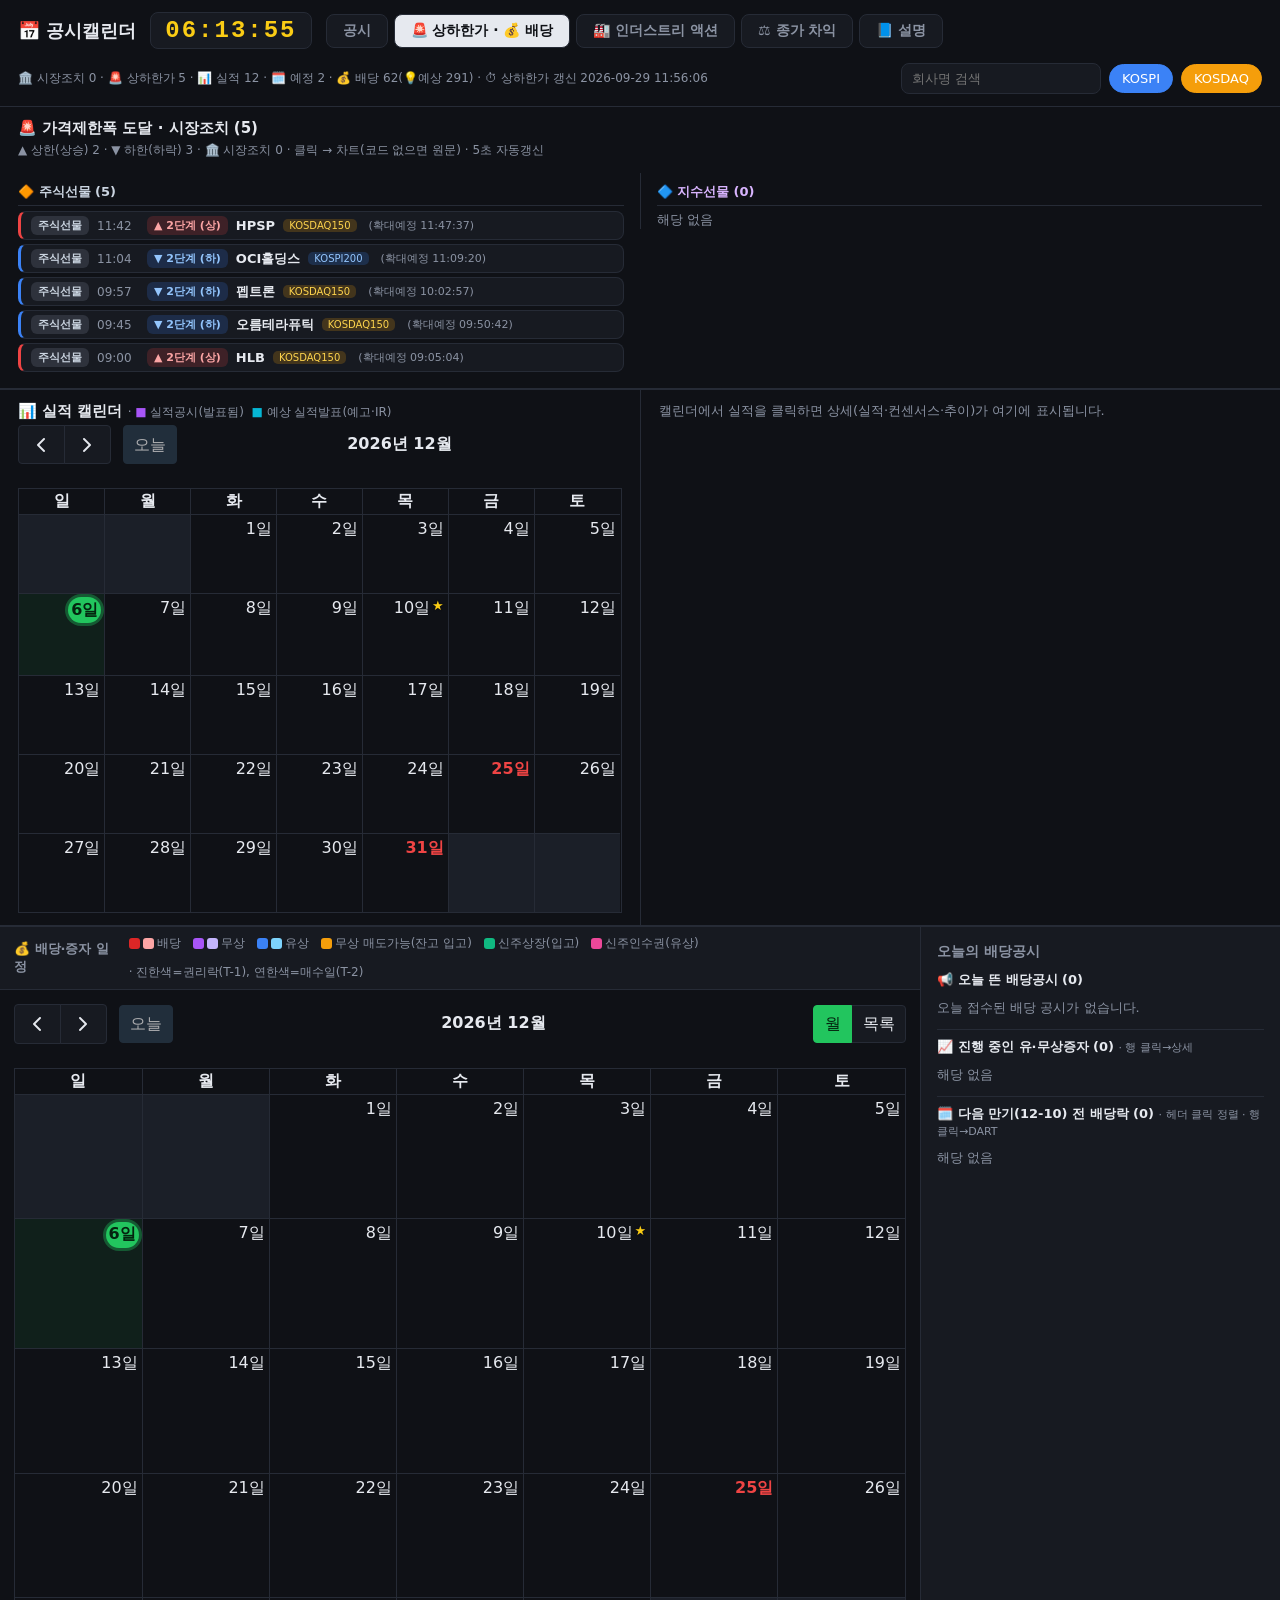
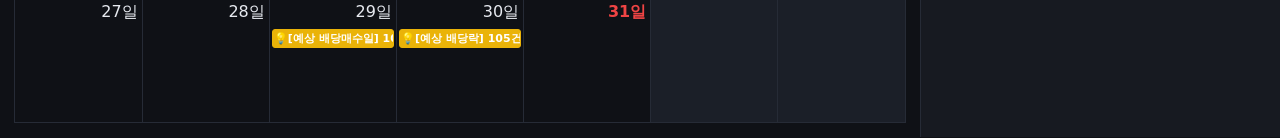
==== commit fa7eef23: "배당 날짜 유추 근본 개편 — 역산 판별 폐기, 공시 사실 기반 판정 - 판정: 회차 기준일이 종목 결산월(acc_mt) 기준 결산기말·분기말이면 고정,   아니면 유동. 정관 O" ====
--- a/index.html
+++ b/index.html
@@ -145,6 +145,7 @@
   .st.ok{background:rgba(34,197,94,.18);color:#86efac}
   .st.half{background:rgba(59,130,246,.18);color:#93c5fd}
   .st.est{background:rgba(234,179,8,.18);color:#fde047}
+  .st.und{background:rgba(239,68,68,.16);color:#fca5a5}
   .mkt.KOSPI{background:rgba(59,130,246,.2);color:#93c5fd}
   .mkt.KOSDAQ{background:rgba(245,158,11,.2);color:#fcd34d}
   .back{display:inline-block;margin-bottom:10px;color:var(--div);cursor:pointer;font-size:13px}
@@ -483,28 +484,33 @@
 const DP_ST = {"확정":"ok", "금액예상":"half", "예상":"est"};
 function dpHtml(){
   if(!DP || !DP.indices) return "";
-  const f2 = v => Number(v||0).toFixed(2), f3 = v => Number(v||0).toFixed(3);
-  let h = `<div class="dp"><div class="lh">📐 지수배당포인트 · 근월물 ${esc((DP.expiry||"").slice(5))} 만기까지</div>
+  const f2 = v => Number(v||0).toFixed(2);
+  const md = d => esc((d||"").slice(5));
+  let h = `<div class="dp"><div class="lh">📐 지수배당포인트 · 근월물 ${md(DP.expiries?.[0])} / 차월물 ${md(DP.expiries?.[1])} 만기</div>
     <div class="dpf"><b>${esc(DP.formula)}</b><br>
       <span>= 지수 × (배당 때문에 지수가 빠지는 비율) — 지수를 곱하는 건 비율을 포인트로 바꾸기 위함<br>
-      대상: ${esc(DP.rule)} · 확정=DART 배당결정, 금액예상=기준일만 공시, 예상=직전 배당 반복 가정</span></div>`;
+      대상: ${esc(DP.rule)} · 확정=DART 배당결정, 금액예상=기준일만 공시, 예상=리서치 추정,
+      <b>월물미정</b>=기준일 공고 전이라 오늘+14일(${md(DP.earliest_ex)} 배당락)부터 근월물에 들어올 수 있음</span></div>`;
   DP.indices.forEach(c=>{
     const k = "c:"+c.key;
     const lvl = c.index_close ? Number(c.index_close).toLocaleString("ko-KR",{minimumFractionDigits:2}) : "-";
+    const ms = c.months || [];
     h += `<details class="dpc" data-k="${esc(k)}"${_dpOpen.has(k)?" open":""}>
-      <summary><b>${esc(c.name)}</b><span class="dpt">${f2(c.total)}pt</span>
-        <span class="dps">확정 ${f2(c.confirmed)} · 예상 ${f2(c.estimated)}</span></summary>
+      <summary><b>${esc(c.name)}</b><span class="dpt">${ms.map(m=>f2(m.total)).join(" / ")}pt</span>
+        <span class="dps">${ms.map(m=>`${esc(m.label)} 확정 ${f2(m.confirmed)} · 예상 ${f2(m.estimated)} · 월물미정 ${f2(m.undecided)}`).join("<br>")}</span></summary>
       <div class="dpm">${esc(c.etf)} PDF ${esc(c.pdf_date)} · ${c.n_stocks}종목 · 지수 ${lvl} (${esc((c.index_date||"").slice(5))} 종가)${c.error?` · <span class="dperr">⚠ 오늘 수집 실패 — 직전본 사용</span>`:""}</div>`;
-    // 포함 종목 목록: 종목 · 배당금 · 배당락일 (배당락일 순) — 일자별 포인트는 표시하지 않음(사용자 요청)
-    const items = c.days.flatMap(d => d.items.map(x => ({...x, ex_date:d.ex_date})));
-    if(!items.length) h += `<div class="dpm">${c.n_stocks?"만기 전 배당락 없음":"PDF 없음 — 수집 대기"}</div>`;
-    else h += `<table class="dortab dpi"><thead><tr><th>종목 (${items.length})</th><th style="text-align:right">배당금</th><th style="text-align:right">배당락일</th></tr></thead><tbody>`
-      + items.map(x=>`<tr class="dor" data-url="${esc(x.url||"")}" title="${esc(`${x.div_type} · 기준일 ${x.record_date}${x.basis?"\n"+x.basis:""}`)}">
-          <td class="nm">${esc(x.corp)}<span class="st ${DP_ST[x.status]||"est"}">${esc(x.status)}</span></td>
-          <td class="px">${won(x.dps)}원</td><td class="dt">${esc(x.ex_date.slice(5))}</td></tr>`).join("")
-      + `</tbody></table>`;
-    if(c.undetermined.length)
-      h += `<div class="dpm">금액 미정(포인트 제외): ${c.undetermined.map(u=>`${esc(u.corp)}(${esc(u.ex_date.slice(5))})`).join(", ")}</div>`;
+    ms.forEach(m=>{
+      const items = m.days.flatMap(d => d.items.map(x => ({...x, ex_date:d.ex_date})));
+      h += `<div class="dpm"><b>${esc(m.label)}</b> ${md(m.expiry)} 만기 — ${f2(m.total)}pt</div>`;
+      if(!items.length) h += `<div class="dpm">${c.n_stocks?"이 월물 배당락 없음":"PDF 없음 — 수집 대기"}</div>`;
+      else h += `<table class="dortab dpi"><thead><tr><th>종목 (${items.length})</th><th style="text-align:right">배당금</th><th style="text-align:right">배당락일</th></tr></thead><tbody>`
+        + items.map(x=>`<tr class="dor" data-url="${esc(x.url||"")}" title="${esc(`${x.div_type} · 기준일 ${x.record_date}${x.basis?"\n"+x.basis:""}`)}">
+            <td class="nm">${esc(x.corp)}<span class="st ${DP_ST[x.status]||"est"}">${esc(x.status)}</span>${x.undecided?`<span class="st und">월물미정</span>`:""}</td>
+            <td class="px">${won(x.dps)}원</td><td class="dt">${esc(x.ex_date.slice(5))}</td></tr>`).join("")
+        + `</tbody></table>`;
+      if(m.undetermined.length)
+        h += `<div class="dpm">금액 미정(포인트 제외): ${m.undetermined.map(u=>`${esc(u.corp)}(${esc(u.ex_date.slice(5))})`).join(", ")}</div>`;
+    });
     h += `</details>`;
   });
   return h + `</div>`;
@@ -692,66 +698,57 @@
 }
 
 function stageLadder(e){
-  // 선진화 "확정까지 5단계" 사다리 + 앵커 + 쓰인 공시 — 확정배당(whyBlock)·예상배당(est) 공용.
-  // ①가능 ②의지 ③예고 는 아직 수집 안 한 공시 → 정직하게 '미수집'. ④확정·⑤이력만 실제 데이터.
-  const c = (RES.companies||{})[e.stock];
-  const confirmed = e.kind !== "est";
-  const histAdv = !!(c && (c.history||[]).some(x=>x.advanced));
-  const notice = c && c.notice;            // ③ 예고 — 결산배당 기준일 안내 자율공시(실데이터)
-  const st3 = !!notice;
-  const st4 = confirmed || e.stage === "확정";
-  const row = (cls, cur, dot, num, name, desc)=>
-    `<div class="st ${cls}${cur?' cur':''}"><span class="dot">${dot}</span><span><b>${num} ${name}</b> <span class="sub">${esc(desc)}</span></span></div>`;
-  const ladder = `<div class="lad">
-    ${row("none", false, "⏸", "①", "가능", "정관에 '이사회가 기준일 지정' 조항 — 미수집")}
-    ${row("none", false, "⏸", "②", "의지", "사업보고서: 배당절차 개선·배당액 결정기관 — 미수집")}
-    ${row(st3?"":"none", false, st3?"✅":"○", "③", "예고",
-        st3 ? `결산배당 기준일 안내 자율공시 (${notice.date})${notice.record_date?` · 기준일 ${notice.record_date}`:" · 비연말 기준일 예고"}`
-            : "결산배당 기준일 안내 자율공시 없음")}
-    ${row(st4?"":"none", !st4, st4?"✅":"⬜", "④", "확정", st4?"기준일 결정 공고 — 기준일 확정":"기준일 공고 아직 — 지금 여기(공고 뜨면 확정)")}
-    ${row(histAdv?"":"none", false, histAdv?"✅":"—", "⑤", "이력", histAdv?"작년 동일 회차 선진화 (backstop)":"작년 선진화 이력 없음")}
-  </div>`;
-  const ancMap = {"작년반복":"작년 같은 회차 기준일을 올해로 평행이동 (A1·가장 강한 앵커)",
-    "실적예고":"선진화 — 실적발표 예정일 + 작년 (공시→기준일) 간격",
-    "분기말고정":"전통 — 분기말/정관 지정일 고정 (공고 예외)",
-    "기준일공고":"기준일 공고값 (확정)"};
-  const ancTxt = confirmed ? "기준일 공고값 (확정)" : (ancMap[e.anchor] || e.anchor || "");
-  const anc = ancTxt ? `<div class="anc">🧭 앵커: <b>${esc(ancTxt)}</b></div>` : "";
-  const sigs = confirmed
-    ? [ e.rcept_dt ? {label:"배당결정/기준일 공시", date:toISO(e.rcept_dt)} : null,
-        e.record_date ? {label:"배당기준일(공고값)", date:e.record_date} : null ].filter(Boolean)
-    : (e.signals || []);
-  const sigBlock = sigs.length
-    ? `<div class="wh" style="margin-top:8px">📄 쓰인 공시</div>`
-      + sigs.map(s=>`<div class="sig"><span class="sd">${esc(s.date||"-")}</span><span>${esc(s.label)}</span></div>`).join("")
-    : "";
-  return `<div class="wh" style="margin-top:8px">🪜 선진화 확정 단계 <span class="sub" style="font-weight:400;color:var(--muted)">— ④부터 확정</span></div>`
-    + ladder + anc + sigBlock;
+  // 5단계 사다리·앵커·경고 — research.py 가 계산한 값을 그대로 그림 (예상=e.ladder, 확정=회차별 ladders)
+  const c = (RES.companies||{})[e.stock] || {};
+  const lad = e.kind==="est" ? e.ladder : (c.ladders||{})[`${e.div_type}|${e.record_date}`];
+  if(!lad) return "";
+  const dot = {on:"✅", off:"○", none:"—"};
+  const rows = lad.map(s=>`<div class="st ${s.state==="on"?"":"none"}${s.n==="④"&&s.state!=="on"?" cur":""}"><span class="dot">${dot[s.state]}</span>
+      <span><b>${esc(s.n)} ${esc(s.name)}</b> <span class="sub">${esc(s.text)}</span></span></div>`).join("");
+  let h = `<div class="wh" style="margin-top:8px">🪜 기준일 확정 단계 <span class="sub" style="font-weight:400;color:var(--muted)">— ④부터 확정</span></div><div class="lad">${rows}</div>`;
+  if(e.kind==="est"){
+    const alt = Object.entries(e.alt||{}).map(([k,v])=>`${k} ${esc(v)}`).join(" · ");
+    h += `<div class="anc">🧭 <b>${esc(e.method)}${e.may_change?" · 바뀔 수 있음":""}</b> — ${esc(e.why)}<br>앵커: ${esc(e.anchor)}${alt?`<br>앵커별 값: ${alt}`:""}</div>`;
+    const cond = Object.entries(e.cond||{}).filter(([,v])=>v!==null).map(([k,v])=>`${k} ${v?"켜짐":"꺼짐"}`).join(" · ");
+    if(cond) h += `<div class="ev">조건부 신호(적중률 측정 중, 판정엔 안 씀): ${esc(cond)}</div>`;
+    h += (e.warn||[]).map(w=>`<div class="ev">⚠ ${esc(w)}</div>`).join("");
+  }
+  return h;
+}
+function companyBlock(stock){   // 이 회사의 정관·결정기관·결산월·계획·근거 (research.json)
+  const c = (RES.companies||{})[stock];
+  if(!c) return "";
+  const ch = Object.entries(c.charter||{}).map(([g,x])=>`${g} ${x.v} <span class="sub">(${esc(x.src)})</span>`).join("<br>");
+  const og = Object.entries(c.organ||{}).map(([g,v])=>`${g} ${esc(v)}`).join(" · ");
+  const jd = Object.entries(c.judgments||{}).map(([t,j])=>`<div class="row">· ${esc(t)} ${esc(j.quarter)}: <b>${esc(j.method)}${j.may_change?" · 바뀔 수 있음":""}</b> <span class="sub">${esc(j.why)}</span></div>`).join("");
+  let h = `<div class="why"><div class="wh">🏷️ 이 회사의 기준일 판정</div>${jd}
+    <div class="row">정관(이사회 기준일 지정): ${ch||"정보 없음"}</div>
+    <div class="row">배당액 결정기관: ${og||"미상"} · 결산월 ${esc(String(c.acc_mt))}월${c.acc_known?"":" (조회 실패 — 12월 가정)"}</div>`;
+  if(c.charter_pending && c.charter_pending.date) h += `<div class="row">주총(${esc(c.charter_pending.date)}) 정관 기준일 변경 안건 상정 — 결과 대기</div>`;
+  (c.notices||[]).forEach(n=> h += `<div class="ev">📣 ${esc(n.date)} ${esc(n.title)} → ${esc(n.quarter)} ${esc(n.div_type)}${n.hint?` (${esc(n.hint)} 이후)`:""}</div>`);
+  (c.plans||[]).forEach(p=> h += `<div class="ev">📑 ${esc(p.date)} ${esc(p.title)}: ${p.lines.map(esc).join(" … ")}</div>`);
+  h += (c.evidence||[]).map(x=>`<div class="ev">· ${esc(x)}</div>`).join("");
+  return h + `</div>`;
 }
 function whyBlock(e){
-  // "왜 이 날짜인가" — 파생 날짜 설명 + 5단계 사다리 + 선진화 판별 + 배당 이력
-  const c = (RES.companies||{})[e.stock];
+  // "왜 이 날짜인가" — 파생 날짜 설명 + 5단계 사다리 + 회사 판정 + 배당 이력
   let h = `<div class="why"><div class="wh">📍 날짜 산출 근거</div>
     <div class="row">📌 <b>기준일(${esc(e.record_date)})</b> — 이날 주주명부에 올라 있어야 배당. 배당락·매수일은 여기서 자동 계산됩니다.</div>
     <div class="row">🗓️ <b>배당매수일(${esc(e.confirm_date||"-")})</b> — 기준일 T-2(국내 T+2 결제). <b>이날까지 매수</b>.</div>
     <div class="row">🚫 <b>배당락일(${esc(e.ex_date||"-")})</b> — 기준일 T-1. 이날부터 배당 없음. 현금배당은 거래소 가격조정 없이 시장에서 통상 배당액만큼 하락.</div>
     <div class="row" style="margin-top:3px;color:var(--muted)">※ 영업일: 주말·한국 공휴일·근로자의날·연말폐장 제외.</div>`;
   h += stageLadder(e);
-  if(c){
-    h += `<div class="row" style="margin-top:8px">🏷️ 이 기업의 배당 선진화 판별: <b style="color:var(--est)">${esc(c.verdict)}</b></div>`;
-    h += (c.evidence||[]).map(x=>`<div class="ev">· ${esc(x)}</div>`).join("");
-  }
-  return h + `</div>` + divHistBlock(e.stock);
+  return h + `</div>` + companyBlock(e.stock) + divHistBlock(e.stock);
 }
 function divHistBlock(stock){   // 이 회사가 원래 주는 배당 — 구성(분기·결산 등) + 회차별 이력 (research.json)
   const c = (RES.companies||{})[stock];
-  if(!c || !(c.history||[]).length) return "";
+  if(!c || !(c.rounds||[]).length) return "";
   return `<div class="why"><div class="wh">📚 이 회사의 배당 구성: <span style="color:var(--est)">${esc(c.pattern||"")}</span></div>
-    <table class="dortab"><thead><tr><th>회차</th><th>구분</th><th style="text-align:right">금액</th><th style="text-align:right">공시→기준일</th><th>방식</th></tr></thead><tbody>`
-    + c.history.map(x=>`<tr><td>${esc(x.quarter)}</td><td>${esc((x.div_type||"배당").replace("배당",""))}</td>
+    <table class="dortab"><thead><tr><th>회차</th><th>구분</th><th style="text-align:right">금액</th><th style="text-align:right">확정→기준일</th><th>기준일</th></tr></thead><tbody>`
+    + c.rounds.map(x=>`<tr title="${esc(`결산기말·분기말 ${x.quarter_end} · 출처 ${x.src}`)}"><td>${esc(x.quarter)}</td><td>${esc((x.div_type||"배당").replace("배당",""))}</td>
         <td class="px">${x.per_share?won(x.per_share)+"원":"-"}${x.special?' <span title="이전 회차 중앙값의 2배 초과 — 특별배당 포함으로 보고 예상 금액에서 제외">특별</span>':""}</td>
-        <td class="dt">${esc(x.announced.slice(5))}→${esc(x.record_date.slice(2))}</td>
-        <td>${x.advanced?"선진화":"전통"}</td></tr>`).join("")
+        <td class="dt">${esc((x.decided||"-").slice(2))}→${esc(x.record_date.slice(2))}</td>
+        <td>${x.fixed?"고정":"<b>유동</b>"}${x.amount_first?' <span title="배당액 확정일이 기준일보다 먼저 — 금액을 알고 살 수 있음">금액먼저</span>':""}</td></tr>`).join("")
     + `</tbody></table></div>`;
 }
 
@@ -799,19 +796,19 @@
   if(e.kind==="group"){
     divListMode = false; box.className = ""; _group = e;
     const dp = {};
-    (DP?.indices||[]).forEach(c=> c.days.forEach(d=> d.items.forEach(x=> dp[x.stock+"|"+d.ex_date] = x)));
+    (DP?.indices||[]).forEach(c=> (c.months||[]).forEach(m=> m.days.forEach(d=> d.items.forEach(x=> dp[x.stock+"|"+d.ex_date] = x))));
     const rows = e.items.map(x=>({x, p:dp[x.stock+"|"+x.ex_date]}))
-      .sort((a,b)=> (b.x.verdict==="선진화") - (a.x.verdict==="선진화") || (+b.x.per_share||0) - (+a.x.per_share||0));
+      .sort((a,b)=> (b.x.method==="유동") - (a.x.method==="유동") || (+b.x.per_share||0) - (+a.x.per_share||0));
     box.innerHTML = `<div class="detail">
         <span class="back" onclick="renderDivToday()">‹ 오늘의 배당공시</span>
         <div class="corp">${esc(e.label)} <span style="font-size:13px;color:var(--muted)">${esc(e.date)} · ${e.items.length}건</span></div>
-        <div class="row" style="color:var(--muted)">선진화(기준일이 바뀔 수 있음) 먼저, 그다음 금액순 · 수익률·지수pt 는 근월물 만기까지 배당락만 · 행 클릭→상세</div>
-        <table class="dortab" id="grpTab"><thead><tr><th>종목</th><th style="text-align:right">금액</th><th>판별</th>
+        <div class="row" style="color:var(--muted)">유동(기준일이 바뀔 수 있음) 먼저, 그다음 금액순 · 수익률·지수pt 는 차월물 만기까지 배당락만 · 행 클릭→상세</div>
+        <table class="dortab" id="grpTab"><thead><tr><th>종목</th><th style="text-align:right">금액</th><th>방식</th>
           <th style="text-align:right">수익률</th><th style="text-align:right">지수pt</th></tr></thead><tbody>${
         rows.map(({x,p})=>`<tr class="dor" data-i="${e.items.indexOf(x)}">
           <td class="nm">${esc(x.corp)} <span class="mkt ${esc(x.market)}">${esc(x.market)}</span></td>
           <td class="px">${x.per_share?won(x.per_share)+"원":"-"}</td>
-          <td${x.verdict==="선진화"?' style="color:var(--est);font-weight:700"':""}>${esc((x.verdict||x.div_type||x.type||"").replace("(깜깜이)",""))}</td>
+          <td${x.method==="유동"?' style="color:var(--est);font-weight:700"':""}>${esc(x.method||x.div_type||x.type||"")}</td>
           <td class="px">${p?p.yield.toFixed(2)+"%":"-"}</td><td class="px">${p?p.points.toFixed(3):"-"}</td></tr>`).join("")}</tbody></table></div>`;
     box.querySelectorAll("#grpTab tr.dor").forEach(el=> el.addEventListener("click",()=> showDetail(e.items[+el.dataset.i])));
     return;
@@ -826,14 +823,14 @@
         <div class="big" style="color:var(--est)">${e.per_share?won(e.per_share)+"원":"금액 미정"} <span style="font-size:13px;color:var(--muted)">/주 (예상)</span></div>
         <div class="row">🗓️ 예상 배당매수일(T-2) <b style="color:var(--est)">${esc(e.confirm_date||"-")}</b></div>
         <div class="row">🚫 예상 배당락일(T-1) ${esc(e.ex_date||"-")}</div>
-        <div class="row">📌 예상 배당기준일 ${esc(e.record_date)}</div>
+        <div class="row">📌 예상 배당기준일 ${esc(e.record_date)} <span style="color:var(--muted)">(${esc(e.quarter)} · 결산기말·분기말 ${esc(e.quarter_end)})</span></div>
+        <div class="row">💸 예상 지급일 ${esc(e.pay_date||"-")}</div>
         <div class="why"><div class="wh">🧠 예상 배당 — 추정 근거</div>
           ${stageLadder(e)}
-          <div class="row" style="margin-top:8px">🏷️ 배당 선진화 판별: <b style="color:var(--est)">${esc(e.verdict||"판단불가")}</b></div>
-          ${((RES.companies||{})[e.stock]?.evidence||[]).map(x=>`<div class="ev">· ${esc(x)}</div>`).join("")}
-          <div class="ev" style="margin-top:8px">🧮 ${esc(e.basis||"")}</div>
-          <div class="ev" style="margin-top:4px">※ 과거 공시 이력 기반 자동 추정. 실제 공시(4번)가 나오면 보라색(확정) 이벤트로 대체됩니다.</div>
+          <div class="ev" style="margin-top:8px">🧮 금액: ${esc(e.amount_basis||"")}</div>
+          <div class="ev" style="margin-top:4px">※ 공시 기반 자동 추정 (설계: docs/배당예측-워크플로우.md). 실제 공시(④)가 나오면 보라색(확정) 이벤트로 대체됩니다.</div>
         </div>
+        ${companyBlock(e.stock)}
         ${divHistBlock(e.stock)}
       </div>`;
     return;
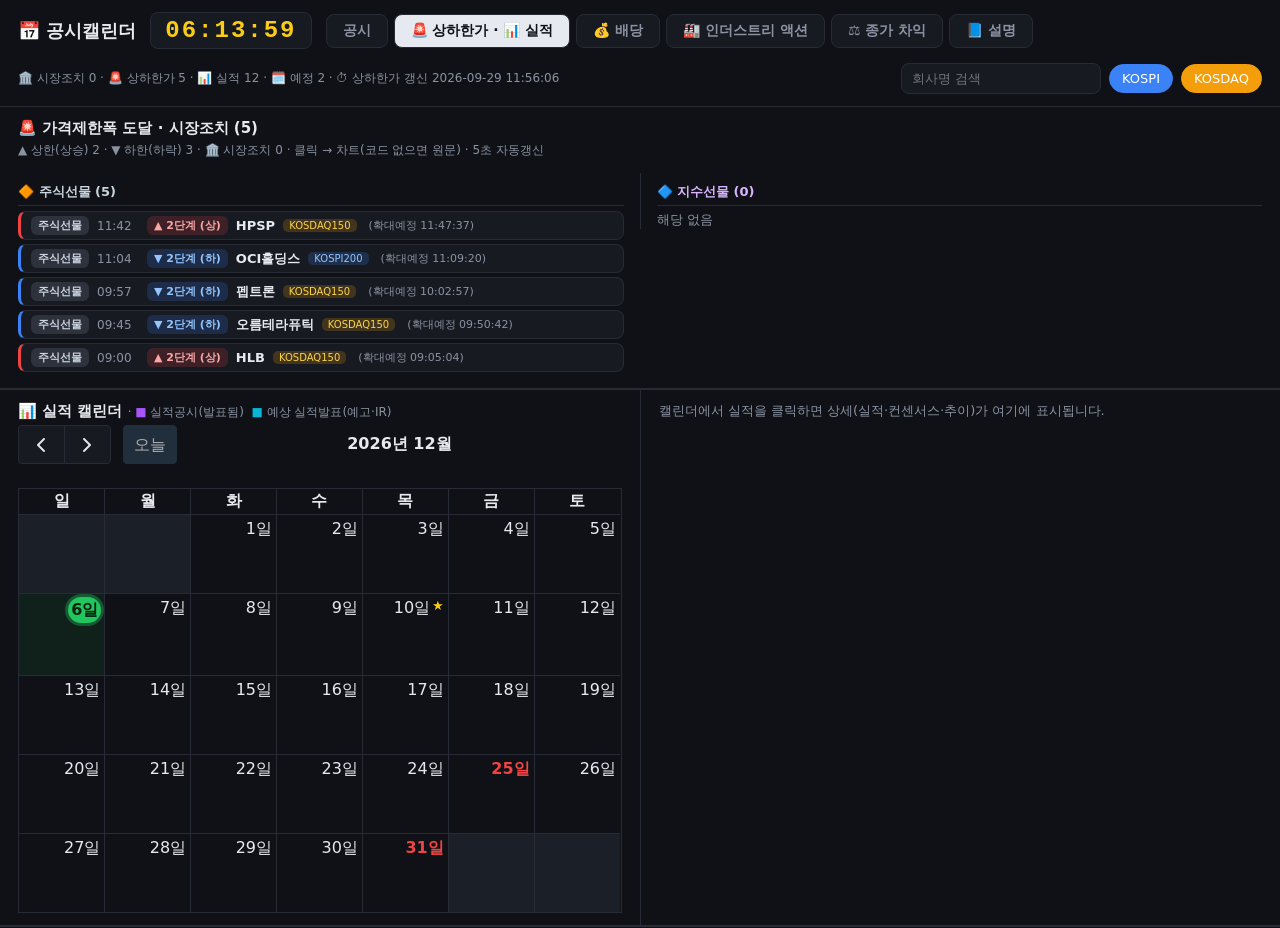
==== commit bc149967: "배당 화면을 독립 폴더 dividend/ 로 분리 + 자동 갱신 스크롤 유지 - dividend/index.html: 배당·예상배당·유무상증자·거래정지 캘린더(날짜별 목록·월), " ====
--- a/index.html
+++ b/index.html
@@ -17,31 +17,14 @@
   header{display:flex;align-items:center;gap:14px;padding:12px 18px;border-bottom:1px solid var(--line);flex-wrap:wrap}
   header h1{font-size:18px;margin:0}
   .meta{color:var(--muted);font-size:12px}
-  .clock{font-family:"Consolas","Menlo",monospace;font-size:24px;font-weight:800;color:#facc15;letter-spacing:2px;padding:4px 14px;border:1px solid var(--line);border-radius:8px;background:var(--panel)}
-  .tabs{display:flex;gap:6px}
-  .tab{padding:7px 16px;border:1px solid var(--line);border-radius:8px;background:var(--panel);color:var(--muted);cursor:pointer;font-size:14px;font-weight:600}
-  .tab.on{background:var(--text);color:var(--bg)}
   .controls{display:flex;gap:8px;align-items:center;margin-left:auto;flex-wrap:wrap}
   input[type=search]{background:var(--panel);border:1px solid var(--line);color:var(--text);padding:7px 10px;border-radius:8px;width:200px;font-size:13px}
   .chip{padding:6px 12px;border:1px solid var(--line);border-radius:999px;background:var(--panel);color:var(--muted);cursor:pointer;font-size:13px;user-select:none}
   .chip.on{color:#fff}
   .chip.kospi.on{background:var(--kospi);border-color:var(--kospi)}
   .chip.kosdaq.on{background:var(--kosdaq);border-color:var(--kosdaq)}
-  .dmodes{display:none;gap:10px;align-items:center}
-  .dmodes.show{display:flex}
-  .dchk{display:flex;align-items:center;gap:4px;font-size:12px;cursor:pointer;user-select:none}
-  .dchk input{margin:0;cursor:pointer}
-  .dchk.buy{color:var(--accent)} .dchk.buy input{accent-color:var(--accent)}
-  .dchk.ex{color:var(--exp)} .dchk.ex input{accent-color:var(--exp)}
-  .layout{display:flex;flex-direction:column}   /* 높이 고정 해제 — 페이지 스크롤 허용 */
   .cal-row{display:flex;height:calc(100vh - 90px);min-height:560px}
   .cal-col{display:flex;flex-direction:column;flex:1;min-height:0}
-  .cal-bar{display:flex;align-items:center;gap:12px;padding:8px 14px;border-bottom:1px solid var(--line);background:var(--panel)}
-  .cal-bar-lbl{font-size:13px;font-weight:700;color:var(--muted)}
-  .cal-legend{display:flex;align-items:center;gap:12px;font-size:12px;color:var(--muted);flex-wrap:wrap}
-  .cal-legend .lg{display:inline-flex;align-items:center;gap:3px}
-  .cal-legend .lg i{width:11px;height:11px;border-radius:3px;display:inline-block}
-  .cal-legend-note{color:var(--muted)}
   #calendar{flex:1;padding:14px;overflow:auto}
   #side{width:360px;border-left:1px solid var(--line);background:var(--panel);padding:16px;overflow:auto}
   #side h2{font-size:14px;color:var(--muted);margin:0 0 10px}
@@ -54,6 +37,45 @@
   .detail .row{font-size:13px;color:var(--muted);margin:4px 0}
   .btn{display:inline-block;margin-top:14px;background:var(--accent);color:#04240f;font-weight:700;padding:10px 14px;border-radius:8px;text-decoration:none;font-size:14px}
   .empty{color:var(--muted);font-size:13px}
+  .why{margin-top:14px;padding:12px;border:1px solid var(--line);border-radius:8px;background:var(--bg)}
+  .why .wh{font-weight:700;font-size:13px;margin-bottom:8px;color:var(--est)}
+  .why .row{font-size:12.5px;line-height:1.55}
+  .why .ev{font-size:12px;color:var(--muted);margin:3px 0;line-height:1.5}
+  .fc{--fc-border-color:var(--line);--fc-page-bg-color:transparent;--fc-neutral-bg-color:#1b1f28;
+      --fc-today-bg-color:rgba(34,197,94,.08);--fc-list-event-hover-bg-color:#1b1f28}
+  .fc .fc-toolbar-title{font-size:16px}
+  /* 휴장일(공휴일) — 날짜 글자 빨간색 (오늘 동그라미보다 먼저 선언해 오늘이 우선) */
+  .fc .holiday .fc-daygrid-day-number{color:#ef4444;font-weight:700}
+  /* 오늘 날짜 강조 — 초록 동그라미 (만기일 노란 별표와 헷갈리지 않게) */
+  .fc .fc-day-today .fc-daygrid-day-number{
+    background:#22c55e;color:#04240f;font-weight:800;
+    min-width:26px;height:26px;padding:0 3px;margin:3px;
+    display:inline-flex;align-items:center;justify-content:center;
+    border-radius:999px;box-shadow:0 0 0 3px rgba(34,197,94,.35);}
+  /* 만기일(선물·옵션) — 날짜 옆 노란 별표 */
+  .fc .expday .fc-daygrid-day-number::after{
+    content:"★";color:#facc15;margin-left:2px;font-size:13px;
+    text-shadow:0 0 2px rgba(0,0,0,.5);vertical-align:top;}
+  .fc .fc-button{background:var(--panel);border-color:var(--line);color:var(--text);text-transform:none}
+  .fc .fc-button-primary:not(:disabled).fc-button-active{background:var(--accent);border-color:var(--accent);color:#04240f}
+  .fc-daygrid-event{cursor:pointer;font-size:11px;white-space:nowrap;overflow:hidden;text-overflow:ellipsis}
+  @media (max-width: 800px){   /* 모바일: 세로 배치, 사이드는 캘린더 아래로 */
+    header{padding:10px 12px;gap:8px}
+    header h1{font-size:16px}
+    .meta{display:none}
+    .controls{margin-left:0;width:100%}
+    input[type=search]{width:110px;flex:1}
+    .cal-row{flex-direction:column;height:auto}
+    #calendar{height:62vh;padding:8px;flex:none}
+    #side{width:auto;border-left:none;border-top:1px solid var(--line)}
+    .fc .fc-toolbar-title{font-size:14px}
+    .fc-daygrid-event{font-size:10px}
+  }
+  .clock{font-family:"Consolas","Menlo",monospace;font-size:24px;font-weight:800;color:#facc15;letter-spacing:2px;padding:4px 14px;border:1px solid var(--line);border-radius:8px;background:var(--panel)}
+  .tabs{display:flex;gap:6px}
+  .tab{padding:7px 16px;border:1px solid var(--line);border-radius:8px;background:var(--panel);color:var(--muted);cursor:pointer;font-size:14px;font-weight:600}
+  .tab.on{background:var(--text);color:var(--bg)}
+  .layout{display:flex;flex-direction:column}   /* 높이 고정 해제 — 페이지 스크롤 허용 */
   #industryView{padding:14px 18px}
   #closearbView{padding:14px 18px;overflow-x:auto}
   .ca-tab{border-collapse:collapse;font-size:12px;width:100%}
@@ -110,124 +132,11 @@
   .ia-m .num{text-align:right}
   .ia-m .v{color:var(--muted)}
   @media (max-width:900px){ .ia-wrap{grid-template-columns:1fr} .ia-row{grid-template-columns:minmax(0,1fr) 70px 64px 46px} .ia-row .ld{display:none} }
-  .divlist .lh{font-size:13px;font-weight:700;margin-bottom:10px}
-  .divlist .di{padding:9px 10px;border:1px solid var(--line);border-radius:8px;margin-bottom:7px;cursor:pointer;background:var(--bg)}
-  .divlist .di:hover{border-color:var(--div)}
-  .divlist .di b{font-size:14px}
-  .divlist .di .sub{font-size:12px;color:var(--muted)}
-  .divlist .mkt{font-size:10px;padding:1px 6px;border-radius:5px;margin-left:4px}
-  .dortab{width:100%;border-collapse:collapse;font-size:13px}
-  .dortab th{text-align:left;color:var(--muted);font-size:11px;font-weight:600;padding:5px 8px;border-bottom:1px solid var(--line);cursor:pointer;user-select:none;white-space:nowrap}
-  .dortab th[data-sk]:hover{color:var(--div)}
-  .dortab th .ar{font-size:10px;color:var(--muted)}
-  .dortab td{padding:6px 8px;border-bottom:1px solid var(--line)}
-  .dortab tr.dor{cursor:pointer}
-  .dortab tr.dor:hover td{background:var(--bg)}
-  .dortab td.nm{font-weight:600}
-  .dortab td.px{text-align:right;color:var(--muted);white-space:nowrap}
-  .dortab td.dt{text-align:right;color:var(--muted);font-size:11px;white-space:nowrap}
-  /* 지수배당포인트 (배당 탭 사이드 상단) — 지수 카드(접기) > 포함 종목·배당금·배당락일 */
-  .dp{margin-bottom:14px;padding-bottom:10px;border-bottom:1px solid var(--line)}
-  .dp .lh{font-size:13px;font-weight:700;margin-bottom:8px}
-  .dpf{font-size:12px;line-height:1.55;padding:8px 10px;border:1px dashed var(--line);border-radius:8px;background:var(--bg);margin-bottom:8px}
-  .dpf span{color:var(--muted);font-size:11px}
-  .dpc{border:1px solid var(--line);border-radius:8px;margin-bottom:7px;background:var(--bg)}
-  .dpc>summary{cursor:pointer;padding:9px 10px;list-style-position:inside;font-size:14px}
-  .dpc>summary .dpt{float:right;font-weight:800;color:var(--div)}
-  .dpc>summary .dps{display:block;font-size:11px;color:var(--muted);margin-top:2px;padding-left:14px}
-  .dpc[open]>summary{border-bottom:1px solid var(--line)}
-  .dpm{font-size:11px;color:var(--muted);padding:6px 10px}
-  .dperr{color:#f87171}
-  .dpi{font-size:12px;margin:0 0 4px}
-  .dpi td{padding:4px 8px}
-  .dpi th{cursor:default}
-  .st{font-size:10px;font-weight:600;padding:1px 5px;border-radius:5px;margin-left:3px}
-  .st.ok{background:rgba(34,197,94,.18);color:#86efac}
-  .st.half{background:rgba(59,130,246,.18);color:#93c5fd}
-  .st.est{background:rgba(234,179,8,.18);color:#fde047}
-  .st.und{background:rgba(239,68,68,.16);color:#fca5a5}
-  .mkt.KOSPI{background:rgba(59,130,246,.2);color:#93c5fd}
-  .mkt.KOSDAQ{background:rgba(245,158,11,.2);color:#fcd34d}
-  .back{display:inline-block;margin-bottom:10px;color:var(--div);cursor:pointer;font-size:13px}
-  .fc{--fc-border-color:var(--line);--fc-page-bg-color:transparent;--fc-neutral-bg-color:#1b1f28;
-      --fc-today-bg-color:rgba(34,197,94,.08);--fc-list-event-hover-bg-color:#1b1f28}
-  .fc .fc-toolbar-title{font-size:16px}
-  /* 휴장일(공휴일) — 날짜 글자 빨간색 (오늘 동그라미보다 먼저 선언해 오늘이 우선) */
-  .fc .holiday .fc-daygrid-day-number{color:#ef4444;font-weight:700}
-  /* 오늘 날짜 강조 — 초록 동그라미 (만기일 노란 별표와 헷갈리지 않게) */
-  .fc .fc-day-today .fc-daygrid-day-number{
-    background:#22c55e;color:#04240f;font-weight:800;
-    min-width:26px;height:26px;padding:0 3px;margin:3px;
-    display:inline-flex;align-items:center;justify-content:center;
-    border-radius:999px;box-shadow:0 0 0 3px rgba(34,197,94,.35);}
-  /* 만기일(선물·옵션) — 날짜 옆 노란 별표 */
-  .fc .expday .fc-daygrid-day-number::after{
-    content:"★";color:#facc15;margin-left:2px;font-size:13px;
-    text-shadow:0 0 2px rgba(0,0,0,.5);vertical-align:top;}
-  .fc .fc-button{background:var(--panel);border-color:var(--line);color:var(--text);text-transform:none}
-  .fc .fc-button-primary:not(:disabled).fc-button-active{background:var(--accent);border-color:var(--accent);color:#04240f}
-  .fc-daygrid-event{cursor:pointer;font-size:11px;white-space:nowrap;overflow:hidden;text-overflow:ellipsis}
   .fc-event.mk-KOSPI{background:var(--kospi);border-color:var(--kospi)}
   .fc-event.mk-KOSDAQ{background:var(--kosdaq);border-color:var(--kosdaq);color:#1a1200}
-  /* 배당 — 권리락(T-1) 진빨강 / 매수일(T-2) 연빨강 */
-  .fc-event.dv-ex{background:#dc2626;border-color:#dc2626;color:#fff;font-weight:600}
-  .fc-event.dv-buy{background:#fca5a5;border-color:#fca5a5;color:#3a0a0a;font-weight:600}
-  .fc-event.exp{background:var(--exp);border-color:var(--exp);font-weight:700}
-  /* 무상증자 — 권리락(T-1) 보라 / 권리부매수(T-2) 연보라 */
-  .fc-event.cap-bonus-ex{background:#a855f7;border-color:#a855f7;font-weight:600}
-  .fc-event.cap-bonus-buy{background:#c4b5fd;border-color:#c4b5fd;color:#1a1030;font-weight:600}
-  /* 유상증자 — 권리락(T-1) 파랑 / 권리부매수(T-2) 하늘 */
-  .fc-event.cap-rights-ex{background:#3b82f6;border-color:#3b82f6;font-weight:600}
-  .fc-event.cap-rights-buy{background:#7dd3fc;border-color:#7dd3fc;color:#04222a;font-weight:600}
-  /* 신주 상장(입고)일 — 무·유 공통 초록 / 유상 신주인수권증서 상장(입고)일 핑크 */
-  .fc-event.cap-list{background:#10b981;border-color:#10b981;color:#022c22;font-weight:700}
-  .fc-event.cap-warrant{background:#ec4899;border-color:#ec4899;color:#2a0716;font-weight:700}
-  /* 무상 매도 가능일(신주상장 T-2, 잔고 입고) — 주황 */
-  .fc-event.cap-sell{background:#f59e0b;border-color:#f59e0b;color:#2a1700;font-weight:700}
-  /* 거래정지 — 정지 시작(진회색/빗금) / 거래재개 초록, 예정이면 점선 테두리 */
-  .fc-event.halt-stop{background:#4b5563;border-color:#374151;color:#f3f4f6;font-weight:700}
-  .fc-event.halt-resume{background:#10b981;border-color:#10b981;color:#022c22;font-weight:700}
-  .fc-event.halt-tent{background:transparent;border:1.5px dashed #10b981;color:#10b981}
-  .fc-event.est{background:var(--est);border-color:var(--est);color:#241a00;font-weight:600}
   .fc-event.ern{background:#06b6d4;border-color:#06b6d4;color:#00222a;font-weight:600}   /* 예상 실적발표(청록) */
   .fc-event.eact{background:var(--div);border-color:var(--div);font-weight:600}          /* 실제 실적공시(보라) */
-  @media (max-width: 800px){   /* 모바일: 세로 배치, 사이드는 캘린더 아래로 */
-    header{padding:10px 12px;gap:8px}
-    header h1{font-size:16px}
-    .meta{display:none}
-    .controls{margin-left:0;width:100%}
-    input[type=search]{width:110px;flex:1}
-    .layout{flex-direction:column;height:auto}
-    #calendar{height:62vh;padding:8px;flex:none}
-    #side{width:auto;border-left:none;border-top:1px solid var(--line)}
-    .fc .fc-toolbar-title{font-size:14px}
-    .fc-daygrid-event{font-size:10px}
-  }
-  .why{margin-top:14px;padding:12px;border:1px solid var(--line);border-radius:8px;background:var(--bg)}
-  .why .wh{font-weight:700;font-size:13px;margin-bottom:8px;color:var(--est)}
-  .why .row{font-size:12.5px;line-height:1.55}
-  .why .ev{font-size:12px;color:var(--muted);margin:3px 0;line-height:1.5}
-  /* 선진화 확정 5단계 사다리 */
-  .lad{margin:6px 0 2px;display:flex;flex-direction:column;gap:3px}
-  .lad .st{display:flex;align-items:flex-start;gap:7px;font-size:12px;line-height:1.45;padding:2px 5px;border-radius:5px}
-  .lad .st .dot{flex:none;width:15px;text-align:center}
-  .lad .st.none{color:var(--muted)}
-  .lad .st.cur{background:rgba(234,179,8,.13);outline:1px solid rgba(234,179,8,.35)}
-  .lad .st b{font-weight:700}
-  .lad .st .sub{color:var(--muted);font-weight:400}
-  .sig{font-size:12px;color:var(--muted);margin:2px 0;display:flex;gap:8px}
-  .sig .sd{flex:none;font-variant-numeric:tabular-nums;color:var(--text)}
-  .anc{font-size:12.5px;margin:6px 0 2px;padding:6px 8px;border-radius:6px;background:rgba(124,197,255,.08);border:1px solid rgba(124,197,255,.25)}
-  /* 상하한가(선물 가격제한폭) 탭 */
-  .lmodes{display:none;gap:6px;align-items:center;flex-wrap:wrap}
-  .lmodes.show{display:flex}
-  .lchip{padding:5px 10px;border:1px solid var(--line);border-radius:999px;background:var(--panel);color:var(--muted);cursor:pointer;font-size:12px;user-select:none}
-  .lchip.on{color:#fff;background:#374151;border-color:#4b5563}
-  .lchip.up.on{background:var(--exp);border-color:var(--exp)}
-  .lchip.down.on{background:#3b82f6;border-color:#3b82f6}
-  .lchip.s3.on{background:#f59e0b;border-color:#f59e0b;color:#1a1200}
   #limitsView{flex:none;height:auto;max-height:40vh;padding:12px 18px;overflow:auto;border-bottom:2px solid var(--line)}
-  #actionsView{flex:none;height:auto;max-height:32vh;padding:12px 18px;overflow:auto;border-bottom:2px solid var(--line);background:rgba(239,68,68,.05)}
   .ak{font-size:12px;font-weight:800;padding:3px 9px;border-radius:6px;flex:none}
   .ak.danger{background:rgba(239,68,68,.22);color:#fca5a5}
   .ak.warn{background:rgba(245,158,11,.22);color:#fcd34d}
@@ -239,9 +148,6 @@
   .earn-split{display:flex}
   .earn-col{flex:1;min-width:0;padding:12px 18px;overflow:auto}
   .earn-col + .earn-col{border-left:1px solid var(--line)}
-  .li .sd{margin-left:auto;flex:none;font-size:13px;font-weight:800;color:#6ee7b7;background:rgba(16,185,129,.16);padding:2px 9px;border-radius:6px}
-  .li .qt{font-size:10px;padding:1px 6px;border-radius:5px;background:rgba(148,163,184,.18);color:#cbd5e1;flex:none}
-  .li .qt.ir{background:rgba(59,130,246,.18);color:#93c5fd}
   .li .etitle{font-size:12px;color:var(--muted);overflow:hidden;text-overflow:ellipsis;white-space:nowrap}
   .li .rate{margin-left:auto;flex:none;font-size:14px;font-weight:800;padding:2px 9px;border-radius:6px;color:var(--muted)}
   .li .rate.up{color:#fca5a5;background:rgba(239,68,68,.16)}
@@ -273,9 +179,6 @@
   .li.down .dir{background:rgba(59,130,246,.18);color:#93c5fd}
   .li .dir.s3{background:#f59e0b;color:#1a1200}   /* 3단계 강조(주황) */
   .li .et{font-size:11px;color:var(--muted);flex:none;margin-left:4px}
-  .li .stg{font-size:11px;font-weight:700;padding:1px 7px;border-radius:5px;background:#374151;color:#cbd5e1;flex:none}
-  .li .stg.s3{background:#f59e0b;color:#1a1200}
-  .li .kd{font-size:11px;color:var(--muted);margin-left:auto;flex:none}
   .li .kb{font-size:12px;font-weight:800;padding:3px 9px;border-radius:6px;flex:none}
   .li .kb.idx{background:rgba(168,85,247,.22);color:#d8b4fe}   /* 지수선물 보라 */
   .li .kb.stk{background:rgba(148,163,184,.18);color:#cbd5e1}  /* 주식선물 회색 */
@@ -294,6 +197,7 @@
   #limitsView .li .kb{font-size:11px;padding:2px 7px}
   #limitsView .li .nm{font-size:13px}
   #limitsView .limsec{margin:10px 0 5px;padding-bottom:4px}
+  #divView{display:block;width:100%;height:calc(100vh - 62px);border:0}
 </style>
 </head>
 <body>
@@ -302,7 +206,8 @@
   <span class="clock" id="clock">--:--:--</span>
   <div class="tabs">
     <span class="tab" data-mode="disc">공시</span>
-    <span class="tab on" data-mode="board">🚨 상하한가 · 💰 배당</span>
+    <span class="tab on" data-mode="board">🚨 상하한가 · 📊 실적</span>
+    <span class="tab" data-mode="div">💰 배당</span>
     <span class="tab" data-mode="industry">🏭 인더스트리 액션</span>
     <span class="tab" data-mode="closearb">⚖️ 종가 차익</span>
     <span class="tab" data-mode="guide">📘 설명</span>
@@ -317,6 +222,7 @@
 <div class="layout">
   <div id="industryView" style="display:none"></div>
   <div id="closearbView" style="display:none"></div>
+  <iframe id="divView" src="dividend/index.html" title="배당" style="display:none"></iframe>
   <div id="guideView" style="display:none">
     <h3>📘 기업 이벤트 — 지수(선물) vs 내 현물 바스켓, 날짜별로 뭘 하면 되나</h3>
     <p>거래소 지수와 내 계좌는 같은 이벤트를 <b class="f">서로 다른 날</b> 반영한다. 그 차이 나는 기간이 지수차익(예: 코스닥150) 리스크 구간이다. 표의 <b class="f">캘린더</b> 칸은 캘린더에 실제로 뜨는 이름이고, 맨 오른쪽 <b class="f">👉 할 일</b>만 따라가면 된다. 할 일은 <b class="f">매수차익(현물 바스켓 롱 + 선물 숏)</b> 기준이고, 매도차익(현물 숏 + 선물 롱)은 방향이 반대이며 대차 상환 수량(신주·배당 반환)과 리콜까지 같이 챙긴다. 늘 보는 건 하나 — <b class="f">내 바스켓의 종목 비중이 지수 안 비중과 같은가</b>. 다르면 그 차이만큼이 헤지 안 된 노출이다.</p>
@@ -400,182 +306,24 @@
   </div>
   <div class="cal-row">
     <div class="cal-col">
-      <div class="cal-bar" id="calBar" style="display:none">
-        <span class="cal-bar-lbl">💰 배당·증자 일정</span>
-        <span class="cal-legend">
-          <span class="lg"><i style="background:#dc2626"></i><i style="background:#fca5a5"></i> 배당</span>
-          <span class="lg"><i style="background:#a855f7"></i><i style="background:#c4b5fd"></i> 무상</span>
-          <span class="lg"><i style="background:#3b82f6"></i><i style="background:#7dd3fc"></i> 유상</span>
-          <span class="lg"><i style="background:#f59e0b"></i> 무상 매도가능(잔고 입고)</span>
-          <span class="lg"><i style="background:#10b981"></i> 신주상장(입고)</span>
-          <span class="lg"><i style="background:#ec4899"></i> 신주인수권(유상)</span>
-          <span class="cal-legend-note">· 진한색=권리락(T-1), 연한색=매수일(T-2)</span>
-        </span>
-      </div>
       <div id="calendar"></div>
     </div>
     <div id="side">
-      <h2 id="sideTitle">공시 상세</h2>
+      <h2>공시 상세</h2>
       <div id="detail" class="empty">캘린더에서 항목을 클릭하면 여기에 내용이 표시됩니다.</div>
     </div>
   </div>
 </div>
 <script>
-let MODE = "board";         // 'board'(상하한가+배당 결합, 기본) | 'disc'(공시)
-let ALL = [], DIV = [], EXP = [], LIM = [], EARN = [], SCHED = [], ACT = [], CAP = [], HALT = [];
+let MODE = "board";         // 'board'(상하한가+실적, 기본) | 'disc'(공시) | 'div'(배당 — dividend/index.html 을 그대로 끼움)
+let ALL = [], EXP = [], LIM = [], EARN = [], SCHED = [], ACT = [];
 let earnCal;   // 예상 실적발표 전용 캘린더 (실적 그리드 오른쪽)
 let LIMGEN = "";   // 상하한가(limits.json) 생성 시각 — 상단 '갱신 시각'에 표시(5초마다 갱신)
 let HOL = new Set();   // 휴장일(공휴일) ISO 날짜 — 캘린더에 빨간 글자로 표시
 let EXPD = new Set();  // 만기일 ISO 날짜 — 캘린더 날짜에 노란 별표
-const dISO = d => `${d.getFullYear()}-${String(d.getMonth()+1).padStart(2,"0")}-${String(d.getDate()).padStart(2,"0")}`;
-let RES = {companies:{}, events:[]};   // 리서치: 선진화 판별 + 예상배당(research.json)
 let calendar;
 const filters = { q:"", KOSPI:true, KOSDAQ:true };
-// 상하한가(선물 가격제한폭) 필터
-const limF = { "지수선물":true, "주식선물":true, "상승":true, "하락":true, onlyS3:false };
-
-function toISO(d){ return d.includes("-") ? d : `${d.slice(0,4)}-${d.slice(4,6)}-${d.slice(6,8)}`; }
-const won = n => Number(n).toLocaleString("ko-KR");
-// esc() 는 common.js 에서 제공 (외부 데이터 innerHTML 삽입 전 XSS 이스케이프)
-let divListMode = false;
-function todayStr(){ const d=new Date(); return `${d.getFullYear()}${String(d.getMonth()+1).padStart(2,"0")}${String(d.getDate()).padStart(2,"0")}`; }
-
-// 배당 캘린더 날짜 표시: 매수일·권리락 항상 모두 표시(체크박스 제거)
-const dm = {buy:true, ex:true};
-
-function todayISO(){ const d=new Date(); return `${d.getFullYear()}-${String(d.getMonth()+1).padStart(2,"0")}-${String(d.getDate()).padStart(2,"0")}`; }
-let _divUp = [], _divSort = {key:"ex", dir:1};   // 기본: 배당락일 오름차순(가까운 날 먼저)
-function divRowsHtml(){                 // 정렬 상태(_divSort) 반영해 배당락 표 행 생성
-  const arr = _divUp.slice(), k = _divSort.key, dir = _divSort.dir;
-  arr.sort((a,b)=>{
-    if(k==="amt"){
-      const pa=(a.per_share!=null)?+a.per_share:-Infinity, pb=(b.per_share!=null)?+b.per_share:-Infinity;
-      return dir*(pa-pb);
-    }
-    if(k==="ex"){
-      return dir*((a.ex_date||"").localeCompare(b.ex_date||""));   // ISO 날짜는 사전식=시간순
-    }
-    return dir*(a.corp||"").localeCompare(b.corp||"","ko");
-  });
-  return arr.map(e=>{
-    const amt = (e.per_share!=null)?won(e.per_share)+"원":"미정";
-    return `<tr class="dor" data-url="${esc(e.url)}"><td class="nm">${esc(e.corp)}</td><td class="px">${amt}</td><td class="dt">락 ${esc((e.ex_date||"").slice(5))}</td></tr>`;
-  }).join("");
-}
-function renderDivUpTable(){
-  const tb = document.getElementById("divUpBody"); if(!tb) return;
-  tb.innerHTML = divRowsHtml();
-  tb.querySelectorAll("tr.dor").forEach(el=> el.addEventListener("click",()=>{
-    if(el.dataset.url) window.open(el.dataset.url,"_blank","noopener");   // 클릭 → DART 원문
-  }));
-  document.querySelectorAll("#divUpTab th[data-sk]").forEach(th=>{
-    const on = th.dataset.sk===_divSort.key, ar = th.querySelector(".ar");
-    if(ar) ar.textContent = on ? (_divSort.dir>0?"▲":"▼") : "⇅";
-  });
-}
-function sortDivUp(k){                  // 헤더 클릭 → 정렬 키/방향 토글
-  if(_divSort.key===k) _divSort.dir*=-1;
-  else { _divSort.key=k; _divSort.dir = (k==="amt")?-1:1; }   // 배당금은 높은순 먼저, 이름/배당락은 오름차순
-  renderDivUpTable();
-}
-// ── 지수배당포인트 (data/divpoints.json — divpoints.py 산출) ──
-let DP = null;
-const _dpOpen = new Set();   // 펼친 카드 키 — 30초 자동갱신 재렌더에도 펼침 유지
-const DP_ST = {"확정":"ok", "금액예상":"half", "예상":"est"};
-function dpHtml(){
-  if(!DP || !DP.indices) return "";
-  const f2 = v => Number(v||0).toFixed(2);
-  const md = d => esc((d||"").slice(5));
-  let h = `<div class="dp"><div class="lh">📐 지수배당포인트 · 근월물 ${md(DP.expiries?.[0])} / 차월물 ${md(DP.expiries?.[1])} 만기</div>
-    <div class="dpf"><b>${esc(DP.formula)}</b><br>
-      <span>= 지수 × (배당 때문에 지수가 빠지는 비율) — 지수를 곱하는 건 비율을 포인트로 바꾸기 위함<br>
-      대상: ${esc(DP.rule)} · 확정=DART 배당결정, 금액예상=기준일만 공시, 예상=리서치 추정,
-      <b>월물미정</b>=기준일 공고 전이라 오늘+14일(${md(DP.earliest_ex)} 배당락)부터 근월물에 들어올 수 있음</span></div>`;
-  DP.indices.forEach(c=>{
-    const k = "c:"+c.key;
-    const lvl = c.index_close ? Number(c.index_close).toLocaleString("ko-KR",{minimumFractionDigits:2}) : "-";
-    const ms = c.months || [];
-    h += `<details class="dpc" data-k="${esc(k)}"${_dpOpen.has(k)?" open":""}>
-      <summary><b>${esc(c.name)}</b><span class="dpt">${ms.map(m=>f2(m.total)).join(" / ")}pt</span>
-        <span class="dps">${ms.map(m=>`${esc(m.label)} 확정 ${f2(m.confirmed)} · 예상 ${f2(m.estimated)} · 월물미정 ${f2(m.undecided)}`).join("<br>")}</span></summary>
-      <div class="dpm">${esc(c.etf)} PDF ${esc(c.pdf_date)} · ${c.n_stocks}종목 · 지수 ${lvl} (${esc((c.index_date||"").slice(5))} 종가)${c.error?` · <span class="dperr">⚠ 오늘 수집 실패 — 직전본 사용</span>`:""}</div>`;
-    ms.forEach(m=>{
-      const items = m.days.flatMap(d => d.items.map(x => ({...x, ex_date:d.ex_date})));
-      h += `<div class="dpm"><b>${esc(m.label)}</b> ${md(m.expiry)} 만기 — ${f2(m.total)}pt</div>`;
-      if(!items.length) h += `<div class="dpm">${c.n_stocks?"이 월물 배당락 없음":"PDF 없음 — 수집 대기"}</div>`;
-      else h += `<table class="dortab dpi"><thead><tr><th>종목 (${items.length})</th><th style="text-align:right">배당금</th><th style="text-align:right">배당락일</th></tr></thead><tbody>`
-        + items.map(x=>`<tr class="dor" data-url="${esc(x.url||"")}" title="${esc(`${x.div_type} · 기준일 ${x.record_date}${x.basis?"\n"+x.basis:""}`)}">
-            <td class="nm">${esc(x.corp)}<span class="st ${DP_ST[x.status]||"est"}">${esc(x.status)}</span>${x.undecided?`<span class="st und">월물미정</span>`:""}</td>
-            <td class="px">${won(x.dps)}원</td><td class="dt">${esc(x.ex_date.slice(5))}</td></tr>`).join("")
-        + `</tbody></table>`;
-      if(m.undetermined.length)
-        h += `<div class="dpm">금액 미정(포인트 제외): ${m.undetermined.map(u=>`${esc(u.corp)}(${esc(u.ex_date.slice(5))})`).join(", ")}</div>`;
-    });
-    h += `</details>`;
-  });
-  return h + `</div>`;
-}
-function bindDp(box){
-  box.querySelectorAll(".dp details[data-k]").forEach(el=> el.addEventListener("toggle",()=>{
-    el.open ? _dpOpen.add(el.dataset.k) : _dpOpen.delete(el.dataset.k);
-  }));
-  box.querySelectorAll(".dpi tr.dor").forEach(el=> el.addEventListener("click",()=>{
-    if(el.dataset.url) window.open(el.dataset.url,"_blank","noopener");   // 확정 → DART 원문 (예상은 원문 없음)
-  }));
-}
-function renderDivToday(){
-  divListMode = true;
-  const box = document.getElementById("detail"); box.className = "";
-  // 상단: 오늘 뜬 배당공시 (접수일=오늘)
-  const list = DIV.filter(e => filters[e.market] && (e.rcept_dt||"") === todayStr());
-  let h = dpHtml() + `<div class="divlist"><div class="lh">📢 오늘 뜬 배당공시 (${list.length})</div>`;
-  if(!list.length) h += `<div class="empty">오늘 접수된 배당 공시가 없습니다.</div>`;
-  list.forEach(e=>{
-    h += `<div class="di" data-rc="${esc(e.rcept_no)}"><b>${esc(e.corp)}</b><span class="mkt ${esc(e.market)}">${esc(e.market)}</span><br>
-      <span class="sub">${esc(e.div_type||"배당")} · ${e.per_share?won(e.per_share)+"원":"금액 미정"} · 매수 ${esc(e.confirm_date||"-")} · 락 ${esc(e.ex_date||"-")} · 기준 ${esc(e.record_date)}</span></div>`;
-  });
-  h += `</div>`;
-  // 중간: 진행 중인 유·무상증자 (남은 일정이 있는 건) — 다음 일정순, 행 클릭→상세
-  const ti = todayISO();
-  const capNow = CAP.filter(e=> filters[e.market]).map(e=>({e,
-      next: [["매수일",e.buy_date],["권리락",e.ex_date],["증서상장",e.rights_date],["매도가능",e.sell_date],["신주상장",e.listing_date]]
-              .filter(([,d])=> d && d>=ti).sort((a,b)=>a[1].localeCompare(b[1]))[0]}))
-    .filter(x=> x.next).sort((a,b)=> a.next[1].localeCompare(b.next[1]));
-  h += `<div class="divlist" style="margin-top:12px;border-top:1px solid var(--line);padding-top:8px">
-    <div class="lh">📈 진행 중인 유·무상증자 (${capNow.length}) <span style="font-weight:400;color:var(--muted);font-size:11px">· 행 클릭→상세</span></div>`;
-  if(!capNow.length) h += `<div class="empty">해당 없음</div>`;
-  else h += `<table class="dortab" id="capTab"><thead><tr><th>종목</th><th>다음 일정</th><th>본전</th><th>현재</th><th>수익률</th></tr></thead><tbody>${
-    capNow.map(({e,next})=>{
-      const bonus = e.type==="무상증자";
-      return `<tr class="dor" data-rc="${esc(e.rcept_no)}" data-ty="${esc(e.type)}">
-        <td class="nm">${esc(e.corp)} <span style="font-size:10px;font-weight:700;color:${bonus?"#a855f7":"#3b82f6"}">${bonus?"무상":"유상"}</span></td>
-        <td>${esc(next[1].slice(5))} ${esc(next[0])}</td>
-        <td class="px">${e.base_price?won(e.base_price)+(e.ret==null?" (예상)":""):"-"}</td>
-        <td class="px">${e.price?won(e.price):"-"}</td>
-        <td class="px" style="font-weight:700;color:${e.ret>0?"#ef4444":e.ret<0?"#3b82f6":"var(--muted)"}">${e.ret!=null?pctTxt(e.ret):"-"}</td></tr>`;
-    }).join("")}</tbody></table>`;
-  h += `</div>`;
-  // 하단: 다음 만기 전까지 배당락 리스트 (종목명·현재가, 클릭→DART)
-  const nextExp = (EXP.map(x=>x.date).filter(d=>d>ti).sort()[0]) || "";
-  _divUp = DIV.filter(e=> filters[e.market] && e.ex_date && e.ex_date>ti && (!nextExp || e.ex_date<=nextExp));
-  h += `<div class="divlist" style="margin-top:12px;border-top:1px solid var(--line);padding-top:8px">
-    <div class="lh">🗓️ 다음 만기${nextExp?`(${esc(nextExp.slice(5))})`:""} 전 배당락 (${_divUp.length}) <span style="font-weight:400;color:var(--muted);font-size:11px">· 헤더 클릭 정렬 · 행 클릭→DART</span></div>`;
-  if(!_divUp.length) h += `<div class="empty">해당 없음</div>`;
-  else h += `<table class="dortab" id="divUpTab"><thead><tr>
-      <th data-sk="name" onclick="sortDivUp('name')">종목명 <span class="ar">⇅</span></th>
-      <th data-sk="amt" onclick="sortDivUp('amt')">배당금 <span class="ar">⇅</span></th>
-      <th data-sk="ex" onclick="sortDivUp('ex')">배당락 <span class="ar">⇅</span></th></tr></thead><tbody id="divUpBody"></tbody></table>`;
-  h += `</div>`;
-  box.innerHTML = h;
-  bindDp(box);
-  box.querySelectorAll(".di").forEach(el=> el.addEventListener("click",()=>{
-    const e = DIV.find(x=>x.rcept_no===el.dataset.rc); if(e) showDetail({...e, kind:"div"});
-  }));
-  box.querySelectorAll("#capTab tr.dor").forEach(el=> el.addEventListener("click",()=>{
-    const e = CAP.find(x=>x.rcept_no===el.dataset.rc && x.type===el.dataset.ty); if(e) showDetail({...e, kind:"cap"});
-  }));
-  renderDivUpTable();
-}
+// esc()·won()·toISO() 등은 common.js 에서 제공
 
 function discEvents(list){
   return list.map((e,i)=>({
@@ -584,172 +332,13 @@
     extendedProps:{...e, kind:"disc"},
   }));
 }
-function haltEvents(){   // 거래정지 → '🚫정지 시작' + '✅거래재개' 2점 이벤트 (공시 캘린더)
+function applyFilters(){
   const q = filters.q.trim().toLowerCase();
-  const out = [];
-  (HALT||[]).filter(e => filters[e.market] && (!q || `${e.corp}`.toLowerCase().includes(q)))
-    .forEach((e,i)=>{
-      const props = {...e, kind:"halt"};
-      if(e.halt_date)
-        out.push({id:"hs"+i, title:`🚫 ${e.corp} 정지·${e.reason||""}`, start:e.halt_date,
-                  allDay:true, classNames:["halt-stop"], extendedProps:props});
-      if(e.resume_date)
-        out.push({id:"hr"+i, title:`✅ ${e.corp} 재개${e.resume_confirmed?"":"(예정)"}`, start:e.resume_date,
-                  allDay:true, classNames:["halt-resume", ...(e.resume_confirmed?[]:["halt-tent"])], extendedProps:props});
-    });
-  return out;
-}
-function divEvents(list){
-  const out = [];
-  list.forEach((e,i)=>{
-    const amt = e.per_share?` (${won(e.per_share)}원)`:"";
-    const props = {...e, kind:"div"};
-    if(dm.buy) out.push({id:"vb"+i, title:`[배당매수일] ${e.corp}${amt}`, start:e.confirm_date||e.record_date,
-                         allDay:true, classNames:["dv-buy"], extendedProps:props});
-    if(dm.ex)  out.push({id:"vx"+i, title:`[배당권리락] ${e.corp}${amt}`, start:e.ex_date||e.record_date,
-                         allDay:true, classNames:["dv-ex"], extendedProps:props});
-  });
-  return out;
-}
-
-function capEvents(){   // 유상·무상증자 — 신주배정기준일 기준 권리락(T-1)/권리부매수(T-2)
-  const q = filters.q.trim().toLowerCase();
-  const out = [];
-  CAP.filter(e => filters[e.market] && (!q || `${e.corp}`.toLowerCase().includes(q)))
-    .forEach((e,i)=>{
-      const bonus = e.type==="무상증자";
-      const pre = bonus ? "무상" : "유상";
-      const props = {...e, kind:"cap"};
-      const even = e.ret!=null ? ` 본전 ${won(e.base_price)}·현재 ${won(e.price)} ${pctTxt(e.ret)}`
-                 : e.base_price ? ` 예상기준가 ${won(e.base_price)}` : "";
-      if(dm.buy && (e.buy_date||e.record_date))
-        out.push({id:"cb"+i, title:`[${pre}매수일] ${e.corp}`, start:e.buy_date||e.record_date, allDay:true,
-                  classNames:[bonus?"cap-bonus-buy":"cap-rights-buy"], extendedProps:props});
-      if(dm.ex && (e.ex_date||e.record_date))
-        out.push({id:"cx"+i, title:`[${pre}권리락] ${e.corp}${even}`, start:e.ex_date||e.record_date, allDay:true,
-                  classNames:[bonus?"cap-bonus-ex":"cap-rights-ex"], extendedProps:props});
-      // 무상 매도 가능일(신주상장 T-2) — 잔고가 들어와 팔 수 있는 날, 엠피스 장부단가 주의
-      if(e.sell_date)
-        out.push({id:"cs"+i, title:`[무상매도가능] ${e.corp} ⚠엠피스 장부단가${even}`, start:e.sell_date, allDay:true,
-                  classNames:["cap-sell"], extendedProps:props});
-      // 신주 상장(입고)일 — 무·유 공통, 항상 표시(실제 신주가 계좌에 들어오는 날)
-      if(e.listing_date)
-        out.push({id:"cl"+i, title:`[${pre}신주상장${bonus?"·락금액 보정":""}] ${e.corp}${bonus?even:(e.issue_ret!=null?` 발행가 ${won(e.issue_adj)}·현재 ${won(e.price)} ${pctTxt(e.issue_ret)}`:"")}`, start:e.listing_date, allDay:true,
-                  classNames:["cap-list"], extendedProps:props});
-      // 신주인수권증서 상장(입고)일 — 유상만(서버에서 유상만 채움)
-      if(e.rights_date)
-        out.push({id:"cw"+i, title:`[유상신주인수권] ${e.corp}${e.even_rights!=null?` 본전 ${won(e.even_rights)}·`:" "}${e.rights_theo!=null?`이론 ${won(e.rights_theo)}`:""}`, start:e.rights_date, allDay:true,
-                  classNames:["cap-warrant"], extendedProps:props});
-    });
-  return out;
-}
-
-function estEvents(){   // 예상배당(리서치 추정) — 배당 탭 전용, 노란색. 실제 배당공시 나온 시즌은 숨김.
-  const q = filters.q.trim().toLowerCase();
-  const out = [];
-  // 실제 배당(DIV)이 이미 나온 종목·기준일(±30일)의 예상배당은 중복 → 제거 (예: 삼양식품)
-  const realRec = {};
-  (DIV||[]).forEach(e=>{ if(e.stock && e.record_date) (realRec[e.stock]=realRec[e.stock]||[]).push(e.record_date); });
-  const dday = (a,b)=> Math.abs((new Date(a)-new Date(b))/864e5);
-  const superseded = e => e.record_date && (realRec[e.stock]||[]).some(rd => dday(rd, e.record_date) <= 30);
-  (RES.events||[])
-    .filter(e => filters[e.market] && (!q || `${e.corp}`.toLowerCase().includes(q)))
-    .filter(e => !superseded(e))
-    .forEach((e,i)=>{
-      const title = `💡 ${e.corp} (예상 ${e.per_share?won(e.per_share)+"원":"미정"})`;
-      const props = {...e, kind:"est"};
-      if(dm.buy) out.push({id:"eb"+i, title, start:e.confirm_date||e.record_date,
-                           allDay:true, classNames:["est"], extendedProps:props});
-      if(dm.ex)  out.push({id:"ex"+i, title, start:e.ex_date||e.record_date,
-                           allDay:true, classNames:["est"], extendedProps:props});
-    });
-  return out;
-}
-
-function currentFiltered(){
-  const q = filters.q.trim().toLowerCase();
-  const src = MODE==="disc" ? ALL : DIV;
-  return src.filter(e=>{
-    if(!filters[e.market]) return false;
-    if(q && !(`${e.corp}`.toLowerCase().includes(q))) return false;
-    return true;
-  });
-}
-const GROUP_MAX = 4;   // 같은 날 같은 종류가 이보다 많으면 캘린더엔 요약 한 줄, 목록은 상세 패널 표로
-const GROUP_LABEL = {eb:"💡[예상 배당매수일]", ex:"💡[예상 배당락]", vb:"[배당매수일]", vx:"[배당권리락]"};
-function applyFilters(){
-  const list = currentFiltered();
-  const groups = {};
-  if(MODE!=="disc")
-    divEvents(list).concat(estEvents()).concat(capEvents()).concat(haltEvents())
-      .forEach(ev=> (groups[ev.start+"|"+ev.id.replace(/\d+$/,"")] ||= []).push(ev));
-  const events = MODE==="disc" ? discEvents(list).concat(haltEvents()) : Object.values(groups).flatMap(g=>{
-    if(g.length <= GROUP_MAX) return g;
-    const items = g.map(ev=> ev.extendedProps), kind = g[0].id.replace(/\d+$/,"");
-    const label = GROUP_LABEL[kind] || g[0].title.split(" ")[0];
-    const n = m => items.filter(x=> x.market===m).length;
-    return [{id:"g"+kind+g[0].start, title:`${label} ${g.length}건 · 코스피 ${n("KOSPI")} / 코스닥 ${n("KOSDAQ")}`, start:g[0].start,
-             allDay:true, classNames:g[0].classNames, extendedProps:{kind:"group", label, date:g[0].start, items}}];
-  });
+  const list = ALL.filter(e=> filters[e.market] && (!q || `${e.corp}`.toLowerCase().includes(q)));
   calendar.batchRendering(()=>{
     calendar.removeAllEvents();
-    calendar.addEventSource(events);
+    calendar.addEventSource(discEvents(list));
   });
-}
-
-function stageLadder(e){
-  // 5단계 사다리·앵커·경고 — research.py 가 계산한 값을 그대로 그림 (예상=e.ladder, 확정=회차별 ladders)
-  const c = (RES.companies||{})[e.stock] || {};
-  const lad = e.kind==="est" ? e.ladder : (c.ladders||{})[`${e.div_type}|${e.record_date}`];
-  if(!lad) return "";
-  const dot = {on:"✅", off:"○", none:"—"};
-  const rows = lad.map(s=>`<div class="st ${s.state==="on"?"":"none"}${s.n==="④"&&s.state!=="on"?" cur":""}"><span class="dot">${dot[s.state]}</span>
-      <span><b>${esc(s.n)} ${esc(s.name)}</b> <span class="sub">${esc(s.text)}</span></span></div>`).join("");
-  let h = `<div class="wh" style="margin-top:8px">🪜 기준일 확정 단계 <span class="sub" style="font-weight:400;color:var(--muted)">— ④부터 확정</span></div><div class="lad">${rows}</div>`;
-  if(e.kind==="est"){
-    const alt = Object.entries(e.alt||{}).map(([k,v])=>`${k} ${esc(v)}`).join(" · ");
-    h += `<div class="anc">🧭 <b>${esc(e.method)}${e.may_change?" · 바뀔 수 있음":""}</b> — ${esc(e.why)}<br>앵커: ${esc(e.anchor)}${alt?`<br>앵커별 값: ${alt}`:""}</div>`;
-    const cond = Object.entries(e.cond||{}).filter(([,v])=>v!==null).map(([k,v])=>`${k} ${v?"켜짐":"꺼짐"}`).join(" · ");
-    if(cond) h += `<div class="ev">조건부 신호(적중률 측정 중, 판정엔 안 씀): ${esc(cond)}</div>`;
-    h += (e.warn||[]).map(w=>`<div class="ev">⚠ ${esc(w)}</div>`).join("");
-  }
-  return h;
-}
-function companyBlock(stock){   // 이 회사의 정관·결정기관·결산월·계획·근거 (research.json)
-  const c = (RES.companies||{})[stock];
-  if(!c) return "";
-  const ch = Object.entries(c.charter||{}).map(([g,x])=>`${g} ${x.v} <span class="sub">(${esc(x.src)})</span>`).join("<br>");
-  const og = Object.entries(c.organ||{}).map(([g,v])=>`${g} ${esc(v)}`).join(" · ");
-  const jd = Object.entries(c.judgments||{}).map(([t,j])=>`<div class="row">· ${esc(t)} ${esc(j.quarter)}: <b>${esc(j.method)}${j.may_change?" · 바뀔 수 있음":""}</b> <span class="sub">${esc(j.why)}</span></div>`).join("");
-  let h = `<div class="why"><div class="wh">🏷️ 이 회사의 기준일 판정</div>${jd}
-    <div class="row">정관(이사회 기준일 지정): ${ch||"정보 없음"}</div>
-    <div class="row">배당액 결정기관: ${og||"미상"} · 결산월 ${esc(String(c.acc_mt))}월${c.acc_known?"":" (조회 실패 — 12월 가정)"}</div>`;
-  if(c.charter_pending && c.charter_pending.date) h += `<div class="row">주총(${esc(c.charter_pending.date)}) 정관 기준일 변경 안건 상정 — 결과 대기</div>`;
-  (c.notices||[]).forEach(n=> h += `<div class="ev">📣 ${esc(n.date)} ${esc(n.title)} → ${esc(n.quarter)} ${esc(n.div_type)}${n.hint?` (${esc(n.hint)} 이후)`:""}</div>`);
-  (c.plans||[]).forEach(p=> h += `<div class="ev">📑 ${esc(p.date)} ${esc(p.title)}: ${p.lines.map(esc).join(" … ")}</div>`);
-  h += (c.evidence||[]).map(x=>`<div class="ev">· ${esc(x)}</div>`).join("");
-  return h + `</div>`;
-}
-function whyBlock(e){
-  // "왜 이 날짜인가" — 파생 날짜 설명 + 5단계 사다리 + 회사 판정 + 배당 이력
-  let h = `<div class="why"><div class="wh">📍 날짜 산출 근거</div>
-    <div class="row">📌 <b>기준일(${esc(e.record_date)})</b> — 이날 주주명부에 올라 있어야 배당. 배당락·매수일은 여기서 자동 계산됩니다.</div>
-    <div class="row">🗓️ <b>배당매수일(${esc(e.confirm_date||"-")})</b> — 기준일 T-2(국내 T+2 결제). <b>이날까지 매수</b>.</div>
-    <div class="row">🚫 <b>배당락일(${esc(e.ex_date||"-")})</b> — 기준일 T-1. 이날부터 배당 없음. 현금배당은 거래소 가격조정 없이 시장에서 통상 배당액만큼 하락.</div>
-    <div class="row" style="margin-top:3px;color:var(--muted)">※ 영업일: 주말·한국 공휴일·근로자의날·연말폐장 제외.</div>`;
-  h += stageLadder(e);
-  return h + `</div>` + companyBlock(e.stock) + divHistBlock(e.stock);
-}
-function divHistBlock(stock){   // 이 회사가 원래 주는 배당 — 구성(분기·결산 등) + 회차별 이력 (research.json)
-  const c = (RES.companies||{})[stock];
-  if(!c || !(c.rounds||[]).length) return "";
-  return `<div class="why"><div class="wh">📚 이 회사의 배당 구성: <span style="color:var(--est)">${esc(c.pattern||"")}</span></div>
-    <table class="dortab"><thead><tr><th>회차</th><th>구분</th><th style="text-align:right">금액</th><th style="text-align:right">확정→기준일</th><th>기준일</th></tr></thead><tbody>`
-    + c.rounds.map(x=>`<tr title="${esc(`결산기말·분기말 ${x.quarter_end} · 출처 ${x.src}`)}"><td>${esc(x.quarter)}</td><td>${esc((x.div_type||"배당").replace("배당",""))}</td>
-        <td class="px">${x.per_share?won(x.per_share)+"원":"-"}${x.special?' <span title="이전 회차 중앙값의 2배 초과 — 특별배당 포함으로 보고 예상 금액에서 제외">특별</span>':""}</td>
-        <td class="dt">${esc((x.decided||"-").slice(2))}→${esc(x.record_date.slice(2))}</td>
-        <td>${x.fixed?"고정":"<b>유동</b>"}${x.amount_first?' <span title="배당액 확정일이 기준일보다 먼저 — 금액을 알고 살 수 있음">금액먼저</span>':""}</td></tr>`).join("")
-    + `</tbody></table></div>`;
 }
 
 function showErnDetail(e){   // 예상 실적발표 상세 → 실적 그리드 오른쪽 패널 (배당 사이드와 분리)
@@ -789,163 +378,18 @@
   }
 }
 
-let _group = null;   // 마지막으로 연 묶음 — 종목 상세에서 목록으로 돌아가기
-const backLinks = e => `<span class="back" onclick="renderDivToday()">‹ 오늘의 배당공시</span>${_group && _group.items.includes(e) ? ` · <span class="back" onclick="showDetail(_group)">‹ ${esc(_group.label)} 목록</span>` : ""}`;
-function showDetail(e){
+function showDetail(e){   // 공시 상세 (공시 탭 사이드)
   const box = document.getElementById("detail");
-  if(e.kind==="group"){
-    divListMode = false; box.className = ""; _group = e;
-    const dp = {};
-    (DP?.indices||[]).forEach(c=> (c.months||[]).forEach(m=> m.days.forEach(d=> d.items.forEach(x=> dp[x.stock+"|"+d.ex_date] = x))));
-    const rows = e.items.map(x=>({x, p:dp[x.stock+"|"+x.ex_date]}))
-      .sort((a,b)=> (b.x.method==="유동") - (a.x.method==="유동") || (+b.x.per_share||0) - (+a.x.per_share||0));
-    box.innerHTML = `<div class="detail">
-        <span class="back" onclick="renderDivToday()">‹ 오늘의 배당공시</span>
-        <div class="corp">${esc(e.label)} <span style="font-size:13px;color:var(--muted)">${esc(e.date)} · ${e.items.length}건</span></div>
-        <div class="row" style="color:var(--muted)">유동(기준일이 바뀔 수 있음) 먼저, 그다음 금액순 · 수익률·지수pt 는 차월물 만기까지 배당락만 · 행 클릭→상세</div>
-        <table class="dortab" id="grpTab"><thead><tr><th>종목</th><th style="text-align:right">금액</th><th>방식</th>
-          <th style="text-align:right">수익률</th><th style="text-align:right">지수pt</th></tr></thead><tbody>${
-        rows.map(({x,p})=>`<tr class="dor" data-i="${e.items.indexOf(x)}">
-          <td class="nm">${esc(x.corp)} <span class="mkt ${esc(x.market)}">${esc(x.market)}</span></td>
-          <td class="px">${x.per_share?won(x.per_share)+"원":"-"}</td>
-          <td${x.method==="유동"?' style="color:var(--est);font-weight:700"':""}>${esc(x.method||x.div_type||x.type||"")}</td>
-          <td class="px">${p?p.yield.toFixed(2)+"%":"-"}</td><td class="px">${p?p.points.toFixed(3):"-"}</td></tr>`).join("")}</tbody></table></div>`;
-    box.querySelectorAll("#grpTab tr.dor").forEach(el=> el.addEventListener("click",()=> showDetail(e.items[+el.dataset.i])));
-    return;
-  }
-  if(e.kind==="est"){
-    divListMode = false; box.className="";
-    box.innerHTML = `
-      <div class="detail">
-        ${backLinks(e)}
-        <div class="corp">💡 ${esc(e.corp)}<span class="badge ${esc(e.market)}">${esc(e.market)}</span></div>
-        <div class="row">종목코드 ${esc(e.stock||"-")} · <b style="color:var(--est)">예상 ${esc(e.div_type||"배당")}</b> (리서치 추정)</div>
-        <div class="big" style="color:var(--est)">${e.per_share?won(e.per_share)+"원":"금액 미정"} <span style="font-size:13px;color:var(--muted)">/주 (예상)</span></div>
-        <div class="row">🗓️ 예상 배당매수일(T-2) <b style="color:var(--est)">${esc(e.confirm_date||"-")}</b></div>
-        <div class="row">🚫 예상 배당락일(T-1) ${esc(e.ex_date||"-")}</div>
-        <div class="row">📌 예상 배당기준일 ${esc(e.record_date)} <span style="color:var(--muted)">(${esc(e.quarter)} · 결산기말·분기말 ${esc(e.quarter_end)})</span></div>
-        <div class="row">💸 예상 지급일 ${esc(e.pay_date||"-")}</div>
-        <div class="why"><div class="wh">🧠 예상 배당 — 추정 근거</div>
-          ${stageLadder(e)}
-          <div class="ev" style="margin-top:8px">🧮 금액: ${esc(e.amount_basis||"")}</div>
-          <div class="ev" style="margin-top:4px">※ 공시 기반 자동 추정 (설계: docs/배당예측-워크플로우.md). 실제 공시(④)가 나오면 보라색(확정) 이벤트로 대체됩니다.</div>
-        </div>
-        ${companyBlock(e.stock)}
-        ${divHistBlock(e.stock)}
-      </div>`;
-    return;
-  }
-  if(e.kind==="exp"){
-    divListMode = false; box.className="";
-    box.innerHTML = `
-      <div class="detail">
-        <div class="corp" style="color:var(--exp)">${esc(e.type)}</div>
-        <div class="title">${esc(e.label||"")}</div>
-        <div class="row">📅 만기일 <b style="color:var(--text)">${esc(e.date)}</b></div>
-        ${e.adjusted?'<div class="row">※ 원래 둘째 목요일이 휴장이라 직전 영업일로 조정됨</div>':''}
-      </div>`;
-    return;
-  }
-  if(e.kind==="cap"){
-    divListMode = false; box.className="";
-    const bonus = e.type==="무상증자";
-    const col = bonus ? "#a855f7" : "#3b82f6";
-    box.innerHTML = `
-      <div class="detail">
-        ${backLinks(e)}
-        <div class="corp">${bonus?"🆓":"💰"} ${esc(e.corp)}<span class="badge ${esc(e.market)}">${esc(e.market)}</span></div>
-        <div class="row">종목코드 ${esc(e.stock||"-")} · <b style="color:${col}">${esc(e.type)}</b>${e.ratio?` · 배정비율 ${esc(e.ratio)}`:""}</div>
-        <div class="row">🗓️ 권리부매수일(T-2) <b style="color:${col}">${esc(e.buy_date||"-")}</b> <span style="color:var(--muted)">— 이날까지 사야 신주배정 권리</span></div>
-        <div class="row">🚫 권리락일(T-1) <b style="color:${col}">${esc(e.ex_date||"-")}</b> <span style="color:var(--muted)">— 이날부터 권리락</span></div>
-        <div class="row">📌 신주배정기준일 ${esc(e.record_date)}</div>
-        ${e.ret!=null?`<div class="row">📈 본전 주가(기준가) ${won(e.base_price)}원 → 현재가 ${won(e.price)}원 · <b style="color:${e.ret>0?"#ef4444":e.ret<0?"#3b82f6":"var(--text)"}">수익률 ${pctTxt(e.ret)}</b>${bonus?"":` <span style="color:var(--muted)">(주식 + 증서 이론가)</span>`}</div>`
-          : e.base_price?`<div class="row">📈 예상 권리락 기준가(이론) <b>${won(e.base_price)}원</b> <span style="color:var(--muted)">— 현재가 ${won(e.price)}원을 권리부 종가로 본 값</span></div>`:""}
-        ${e.rights_theo!=null?`<div class="row">🎟️ 발행가 ${won(e.issue_adj)}원 → 증서 이론가 <b style="color:#ec4899">${won(e.rights_theo)}원</b>${e.even_rights!=null?` (본전 ${won(e.even_rights)}원)`:""} · 1주당 ${esc(e.ratio)}개 · 청약 신주 <b style="color:${e.issue_ret>0?"#ef4444":e.issue_ret<0?"#3b82f6":"var(--text)"}">발행가 대비 ${pctTxt(e.issue_ret)}</b></div>`:""}
-        ${e.rights_date?`<div class="row">🎟️ 신주인수권증서 상장(입고) <b style="color:#ec4899">${esc(e.rights_date)}</b> <span style="color:var(--muted)">— 이날부터 신주인수권 거래·입고</span></div>`:""}
-        ${e.sell_date?`<div class="row">🟧 매도 가능(잔고 입고) <b style="color:#f59e0b">${esc(e.sell_date)}</b> <span style="color:var(--muted)">— 신주상장 2영업일 전(T-2)부터 신주 잔고가 들어와 팔 수 있음</span></div>`:""}
-        ${e.listing_date?`<div class="row">📦 신주 상장(입고) <b style="color:#10b981">${esc(e.listing_date)}</b> <span style="color:var(--muted)">— ${bonus?"신주가 상장되는 날":"실제 신주가 계좌에 들어와 거래 시작"}</span></div>`:""}
-        ${bonus?`<div class="why"><div class="wh">✅ 할 일</div>
-          <div class="row">1. <b>매도 가능일(${esc(e.sell_date||"-")})</b> — 신주 잔고가 들어와 팔 수 있습니다.
-            <b style="color:#f59e0b">⚠ 엠피스에는 신주 잔고가 아직 반영되지 않아 장부단가가 높게 잡혀 있습니다. 이때 매도차익을 잡으면 그 손익이 빠질(잃어버릴) 수 있으니 확인하세요.</b></div>
-          <div class="row">2. <b>신주 상장일(${esc(e.listing_date||"-")})</b> — 락금액을 보정합니다.</div>
-          <div class="row">3. <b>지수차익 관점</b> — 권리락으로 주가가 빠졌어도 지수차익에서 그만큼 수익을 봤습니다. 락 맞은 금액이 조금 들어왔다고 손실로 생각하지 마세요.</div>
-          ${(()=>{   // 1주 보유 기준: 락 금액 vs 신주로 돌아온 금액, 그 차이는 지수선물 매도가 반대로 메움
-            const r = Number(e.ratio), base = e.base_price, p = e.sell_price ?? e.price;
-            if(!r || !base || !p || e.ret==null) return "";
-            const lock = Math.round(base*r), back = Math.round(p*r), gap = back - lock;
-            const est = e.sell_price==null ? " (매도 가능일 전 — 현재가로 계산)" : "";
-            const sg = n => (n>0?"+":"")+won(n);
-            return `<table class="dortab" style="margin-top:6px"><thead><tr><th colspan="2">1주 보유 기준 (신주 ${esc(e.ratio)}주)${est}</th></tr></thead><tbody>
-              <tr><td>락 맞은 금액 (기준가 ${won(base)} × ${esc(e.ratio)})</td><td class="px">−${won(lock)}</td></tr>
-              <tr><td>신주로 돌아온 금액 (${e.sell_price==null?"현재가":"매도 가능일 종가"} ${won(p)} × ${esc(e.ratio)})</td><td class="px">+${won(back)}</td></tr>
-              <tr><td>현물만 보면 (그 사이 주가 변동분)</td><td class="px" style="color:${gap>0?"#ef4444":gap<0?"#3b82f6":"inherit"}">${sg(gap)}</td></tr>
-              <tr><td>지수선물 매도 (같은 변동을 반대로)</td><td class="px" style="color:${-gap>0?"#ef4444":-gap<0?"#3b82f6":"inherit"}">${sg(-gap)}</td></tr>
-              <tr><td><b>지수차익 손익 (현물 + 선물)</b></td><td class="px"><b>0</b></td></tr></tbody></table>`;
-          })()}
-        </div>`:""}
-        <div class="why"><div class="wh">📍 날짜 안내</div>
-          <div class="row">📌 <b>신주배정기준일(${esc(e.record_date)})</b> — 이날 주주명부에 있어야 ${bonus?"무상":"유상"}신주를 배정받습니다.</div>
-          <div class="row">🗓️ <b>권리부매수일(${esc(e.buy_date||"-")})</b> — 기준일 2영업일 전(T-2). T+2 결제라 이날까지 매수해야 권리를 받습니다.</div>
-          <div class="row">🚫 <b>권리락일(${esc(e.ex_date||"-")})</b> — 기준일 1영업일 전(T-1). 이날부터 신주 권리가 없어 통상 권리락으로 주가가 조정됩니다.</div>
-          <div class="row">📈 <b>권리락 기준가</b> — ${bonus
-            ? "무상: 권리부 종가 ÷ (1 + 1주당 배정주식수)"
-            : "유상: (권리부 종가 + 발행가 × 1주당 배정주식수) ÷ (1 + 1주당 배정주식수)"}.
-            권리락 전엔 현재가로 계산한 이론값, 권리락 후엔 수정주가의 권리부매수일 종가(이후 증자까지 반영된 현재 주식 기준). 주가가 기준가면 본전.
-            수익률 = ${bonus?"현재가 ÷ 기준가 − 1":"(현재가 + 1주당 배정주식수 × 증서 이론가) ÷ 권리부 매수가 − 1"}.</div>
-          ${bonus?"":`<div class="row">🎟️ <b>증서 이론가</b> — 현재가 − 발행가(이후 무상증자 반영). 증서를 팔면 1주당 이 값 × 배정주식수만큼 받습니다. 청약해서 신주를 팔면 수익률 = 현재가 ÷ 발행가 − 1.</div>`}
-          ${e.rights_date?`<div class="row">🎟️ <b>신주인수권증서 상장(${esc(e.rights_date)})</b> — 유상 주주배정 시 신주인수권증서가 상장·거래(입고)되는 시작일. 청약 안 할 거면 이 기간에 매도 가능.</div>`:""}
-          ${e.listing_date?`<div class="row">📦 <b>신주 상장(${esc(e.listing_date)})</b> — 청약·배정받은 신주가 실제 계좌에 입고돼 거래를 시작하는 날.</div>`:""}
-        </div>
-        <a class="btn" href="${esc(e.url)}" target="_blank" rel="noopener">🔗 DART 원문 보기</a>
-      </div>`;
-    return;
-  }
-  if(e.kind==="halt"){
-    divListMode = false; box.className="";
-    const conf = e.resume_confirmed;
-    box.innerHTML = `
-      <div class="detail">
-        <div class="corp">🚫 ${esc(e.corp)}<span class="badge ${esc(e.market)}">${esc(e.market)}</span></div>
-        <div class="row">종목코드 ${esc(e.code||"-")} · <b style="color:#ef4444">매매거래정지</b></div>
-        <div class="row">📄 사유 <b>${esc(e.reason||"-")}</b>${e.reason_full?` <span style="color:var(--muted)">(${esc(e.reason_full)})</span>`:""}</div>
-        <div class="row">🚫 정지 시작 <b style="color:#ef4444">${esc(e.halt_date||"-")}</b></div>
-        <div class="row">✅ 거래 재개 <b style="color:${conf?"#10b981":"#f59e0b"}">${esc(e.resume_date||"미정")}</b> <span style="color:var(--muted)">${e.resume_date?(conf?"(확정)":"(예정 — 확정 시 갱신)"):"(거래소 재개공시 대기)"}</span></div>
-        <div class="why"><div class="wh">📍 안내</div>
-          <div class="row">🚫 <b>정지 시작(${esc(e.halt_date||"-")})</b> — 이날부터 해당 종목 매매가 정지됩니다.</div>
-          <div class="row">✅ <b>거래 재개(${esc(e.resume_date||"미정")})</b> — ${conf?"거래소 확정일":"원본 결정공시의 상장예정일 기준 <b>예정</b>. 거래소 재개공시가 나오면 확정일로 자동 교체됩니다."}</div>
-          <div class="ev" style="margin-top:8px">※ 출처: 한국거래소(KIND) 매매거래정지 공시${conf?"":" + DART 결정공시(상장예정일)"}. 주식분할·병합·감자 등은 신주 변경상장일에 거래가 재개됩니다.</div>
-        </div>
-        <a class="btn" href="${esc(e.url)}" target="_blank" rel="noopener">🔗 KIND 공시 원문 보기</a>
-      </div>`;
-    return;
-  }
-  if(e.kind==="div"){
-    divListMode = false;
-    box.innerHTML = `
-      <div class="detail">
-        ${backLinks(e)}
-        <div class="corp">${esc(e.corp)}<span class="badge ${esc(e.market)}">${esc(e.market)}</span></div>
-        <div class="row">종목코드 ${esc(e.stock||"-")} · <b style="color:var(--div)">${esc(e.div_type||"배당")}</b></div>
-        <div class="big">${e.per_share?won(e.per_share)+"원":"금액 미정"} <span style="font-size:13px;color:var(--muted)">/주</span></div>
-        <div class="row">🗓️ 배당매수일(T-2) <b style="color:var(--accent)">${esc(e.confirm_date||"-")}</b></div>
-        <div class="row">🚫 배당락일(T-1) <b style="color:var(--exp)">${esc(e.ex_date||"-")}</b></div>
-        <div class="row">📌 배당기준일 ${esc(e.record_date)}</div>
-        <div class="row">💸 지급예정일 ${esc(e.pay_date||"-")}</div>
-        ${whyBlock(e)}
-        <a class="btn" href="${esc(e.url)}" target="_blank" rel="noopener">🔗 DART 원문 보기</a>
-      </div>`;
-  }else{
-    box.innerHTML = `
-      <div class="detail">
-        <div class="corp">${esc(e.corp)}<span class="badge ${esc(e.market)}">${esc(e.market)}</span></div>
-        <div class="row">종목코드 ${esc(e.stock||"-")} · <b style="color:var(--accent)">${esc(e.category||"")}</b></div>
-        <div class="title">${esc(e.title)}</div>
-        <div class="row">📅 접수일 ${esc(toISO(e.date))}</div>
-        <div class="row">✍️ 제출인 ${esc(e.flr||"-")}</div>
-        <div class="row">🧾 접수번호 ${esc(e.rcept_no)}</div>
-        <a class="btn" href="${esc(e.url)}" target="_blank" rel="noopener">🔗 DART 원문 보기</a>
-      </div>`;
-  }
+  box.innerHTML = `
+    <div class="detail">
+      <div class="corp">${esc(e.corp)}<span class="badge ${esc(e.market)}">${esc(e.market)}</span></div>
+      <div class="row">종목코드 ${esc(e.stock||"-")} · <b style="color:var(--accent)">${esc(e.category||"")}</b></div>
+      <div class="title">${esc(e.title)}</div>
+      <div class="row">📅 접수일 ${esc(toISO(e.date))}</div>
+      <div class="row">✍️ 제출인 ${esc(e.flr||"-")}</div>
+      <div class="row">🧾 접수번호 ${esc(e.rcept_no)}</div>
+      <a class="btn" href="${esc(e.url)}" target="_blank" rel="noopener">🔗 DART 원문 보기</a>
+    </div>`;
 }
 
 const actClass = k => (["사이드카","서킷브레이커","거래정지"].includes(k) ? "danger"
@@ -1043,7 +487,6 @@
   bindOpen(box);
 }
 
-const toMD = d => (d && d.length>=8) ? `${d.slice(4,6)}-${d.slice(6,8)}` : (d||"");
 function bindOpen(box){   // .li 항목 더블클릭 → 종목이면 차트(alphachart 재사용), 코드 없으면 원문 새 탭
   box.querySelectorAll(".li").forEach(el=>
     el.addEventListener("dblclick",()=>{
@@ -1198,7 +641,6 @@
   a.growth = {sales:mk("sales"), op:mk("op"), np:mk("np")};
   return a;
 }
-const pctTxt = v => (v===null||v===undefined) ? "-" : `${v>0?"+":""}${v}%`;
 function growthTxt(g){   // 원문 증감율(%) 또는 흑자/적자전환 문구
   if(!g) return {qoq:"-", yoy:"-"};
   return {qoq: g.qoq_flag ? esc(g.qoq_flag) : pctTxt(g.qoq),
@@ -1307,7 +749,6 @@
   return `<div class="row" style="margin:5px 0">💰 수급(${label}): 외국인 <b>${fmt(fr)}</b> · 기관 <b>${fmt(og)}</b>${note} <span style="color:var(--muted)">(주수×종가 근사)</span></div>`;
 }
 
-const isoMD = d => (d && d.length>=10) ? d.slice(5) : (d||"");   // 'YYYY-MM-DD' → 'MM-DD'
 const qLabel = pe => ({"03":"1Q","06":"반기","09":"3Q","12":"연간"}[(pe||"").slice(5,7)] || "");
 async function loadEarnSched(){   // 예정 실적발표 → 캘린더 이벤트(ernEvents)로 표시
   try{
@@ -1482,45 +923,33 @@
 async function loadData(){
   if(MODE==="industry") return loadIndustry();
   if(MODE==="closearb") return loadClosearb();
-  if(MODE==="guide") return;
+  if(MODE==="guide" || MODE==="div") return;   // 배당은 dividend/index.html 이 스스로 불러옴
   if(MODE==="board"){
-    const d = await (await fetch("data/dividends.json?_="+Date.now())).json();
-    DIV = d.events||[];
-    try{ const cp = await (await fetch("data/capital.json?_="+Date.now())).json(); CAP = cp.events||[]; }catch(_){ CAP = []; }
-    try{ RES = await (await fetch("data/research.json?_="+Date.now())).json(); }catch(_){}
-    try{ const hh = await (await fetch("data/halts.json?_="+Date.now())).json(); HALT = hh.events||[]; }catch(_){ HALT = []; }
-    try{ DP = await (await fetch("data/divpoints.json?_="+Date.now())).json(); }catch(_){ DP = null; }
     await loadActions();    // 최상단 KRX 시장조치(사이드카·서킷 등)
     await loadLimits();     // 상단 상하한가 밴드
     await loadEarnings();   // 중간 실적 그리드 왼쪽 (+등락률)
     await loadEarnSched();  // 중간 실적 그리드 오른쪽 (예상 실적발표 캘린더)
     renderEarnCal();
     document.getElementById("meta").textContent =
-      `🏛️ 시장조치 ${ACT.length} · 🚨 상하한가 ${LIM.length} · 📊 실적 ${EARN.length} · 🗓️ 예정 ${SCHED.length} · 💰 배당 ${d.count}(💡예상 ${RES.count||0}) · ⏱ 상하한가 갱신 ${LIMGEN}`;
-    indexCodes();
+      `🏛️ 시장조치 ${ACT.length} · 🚨 상하한가 ${LIM.length} · 📊 실적 ${EARN.length} · 🗓️ 예정 ${SCHED.length} · ⏱ 상하한가 갱신 ${LIMGEN}`;
+  } else {
+    const d = await (await fetch("data/disclosures.json?_="+Date.now())).json();
+    ALL = d.events||[];
+    document.getElementById("meta").textContent = `공시 ${d.count}건 · 갱신 ${d.generated_at||""}`;
     applyFilters();
-    if(divListMode){
-      const side = document.getElementById("side"), y = side.scrollTop;
-      renderDivToday();
-      side.scrollTop = y;
-    }
-    return;
   }
-  const d = await (await fetch("data/disclosures.json?_="+Date.now())).json();
-  ALL = d.events||[];
-  try{ const hh = await (await fetch("data/halts.json?_="+Date.now())).json(); HALT = hh.events||[]; }catch(_){ HALT = []; }
-  document.getElementById("meta").textContent = `공시 ${d.count}건 · 🚫거래정지 ${HALT.length} · 갱신 ${d.generated_at||""}`;
   indexCodes();
-  applyFilters();
-}
+}
+const refresh = () => keepScroll(loadData);
 
 function applyModeView(){   // 현재 MODE에 맞춰 탭/컨트롤/상단밴드 표시 상태 세팅
-  const isBoard = MODE==="board";
+  const isBoard = MODE==="board", isDiv = MODE==="div";
   document.querySelectorAll(".tab").forEach(t=>t.classList.toggle("on", t.dataset.mode===MODE));
-  document.getElementById("sideTitle").textContent = isBoard ? "오늘의 배당공시" : "공시 상세";
-  document.getElementById("calBar").style.display = isBoard ? "flex" : "none";   // 배당 체크박스 바(캘린더 위)
+  document.querySelector(".controls").style.display = isDiv ? "none" : "";   // 배당 화면은 자체 검색·시장 필터
+  document.getElementById("meta").style.display = isDiv ? "none" : "";
+  document.getElementById("divView").style.display = isDiv ? "block" : "none";
   document.getElementById("limitsView").style.display = isBoard ? "block" : "none";
-  document.querySelector(".cal-row").style.display = MODE==="industry" || MODE==="closearb" || MODE==="guide" ? "none" : "";
+  document.querySelector(".cal-row").style.display = MODE==="disc" ? "" : "none";
   document.getElementById("industryView").style.display = MODE==="industry" ? "block" : "none";
   document.getElementById("closearbView").style.display = MODE==="closearb" ? "block" : "none";
   document.getElementById("guideView").style.display = MODE==="guide" ? "block" : "none";
@@ -1531,16 +960,10 @@
   if(mode===MODE) return;
   MODE = mode;
   applyModeView();
-  divListMode = false;
-  if(MODE!=="board"){
-    const box=document.getElementById("detail");
-    box.className="empty"; box.textContent="캘린더에서 항목을 클릭하면 여기에 내용이 표시됩니다.";
-  }
   loadData().then(()=>{
-    if(MODE==="industry" || MODE==="closearb" || MODE==="guide") return;
-    calendar.updateSize();   // 상단 밴드로 캘린더 높이가 바뀌므로 재계산
-    if(MODE==="board"){ calendar.today(); renderDivToday(); }
-    else if(ALL.length){ calendar.gotoDate(toISO(ALL[0].date)); }
+    if(MODE!=="disc") return;
+    calendar.updateSize();   // 숨김→표시 시 캘린더 크기 재계산
+    if(ALL.length) calendar.gotoDate(toISO(ALL[0].date));
   });
 }
 
@@ -1572,16 +995,12 @@
     },
   });
   earnCal.render();
-  try{ RES = await (await fetch("data/research.json?_="+Date.now())).json(); }catch(_){}
-  applyModeView();          // 기본 탭(board) 화면 세팅 — 배당 체크박스/상단 밴드 표시
+  applyModeView();          // 기본 탭(board) 화면 세팅 — 상단 밴드 표시
   await loadData();
-  calendar.updateSize();
   earnCal.updateSize();
-  if(MODE==="board"){ calendar.today(); renderDivToday(); }
-  else if(ALL.length){ calendar.gotoDate(toISO(ALL[0].date)); }
   // SSE: 서버가 data/ 변경을 감지하면 즉시 push → 새로고침 없이 바로 반영
   connectSSE();
-  setInterval(()=>loadData().catch(console.error), 30000);   // SSE 실패 대비 폴백(30초)
+  setInterval(refresh, 30000);   // SSE 실패 대비 폴백(30초)
   setInterval(()=>{ if(MODE==="board") renderLimits(); }, 5000);   // 깜빡이(지금 걸림/발동중) 5초마다 갱신
 }
 
@@ -1590,16 +1009,13 @@
 function indexCodes(){   // 로드된 데이터에서 이름↔코드 맵 채우기 (loadData 때 호출)
   const put = (nm,cd)=>{ if(nm && /^\d{6}$/.test(cd||"")) NAME2CODE[nm]=cd; };
   (ALL||[]).forEach(e=>put(e.corp, e.stock));
-  (HALT||[]).forEach(e=>put(e.corp, e.code));
-  (DIV||[]).forEach(e=>put(e.corp, e.stock));
-  (CAP||[]).forEach(e=>put(e.corp, e.stock));
   (EARN||[]).forEach(e=>put(e.corp, e.code||e.stock));
   (SCHED||[]).forEach(e=>put(e.corp, e.code||e.stock));
   (LIM||[]).forEach(e=>put(e.name, e.code));
 }
 const evCode = p => (p && (p.stock || p.code)) || NAME2CODE[p && p.corp] || "";   // 이벤트/행 → 종목코드
 let _es = null;
-const TAB_FILES = {closearb:["closearb.json"], industry:["industry_action.json"], guide:[]};
+const TAB_FILES = {closearb:["closearb.json"], industry:["industry_action.json"], guide:[], div:[]};   // div 는 dividend/index.html 이 스스로 갱신
 const OTHER_TAB_FILES = Object.values(TAB_FILES).flat();
 function connectSSE(){
   try{
@@ -1608,7 +1024,7 @@
     _es.onmessage = ev=>{   // 바뀐 data 파일 이름들 → 지금 탭이 쓰는 파일이 바뀌었을 때만 다시 로드
       const changed = ev.data.split(","), own = TAB_FILES[MODE];
       if(ev.data !== "hello" && !changed.some(n=> own ? own.includes(n) : !OTHER_TAB_FILES.includes(n))) return;
-      loadData().catch(console.error);
+      refresh();
       if(MODE==="board") renderLimits();
     };
     bindChartSSE(_es);   // 공통: reload=새로고침 / openchart=토스트 클릭 차트 (common.js)
@@ -1629,7 +1045,7 @@
   c.addEventListener("click",()=>{
     const mk=c.dataset.market; filters[mk]=!filters[mk];
     c.classList.toggle("on",filters[mk]); applyFilters();
-    if(MODE==="board"){ renderEarnCal(); if(divListMode) renderDivToday(); }
+    if(MODE==="board") renderEarnCal();
     if(MODE==="industry") renderIndustryDetail();
     if(MODE==="closearb") renderClosearb();
   });
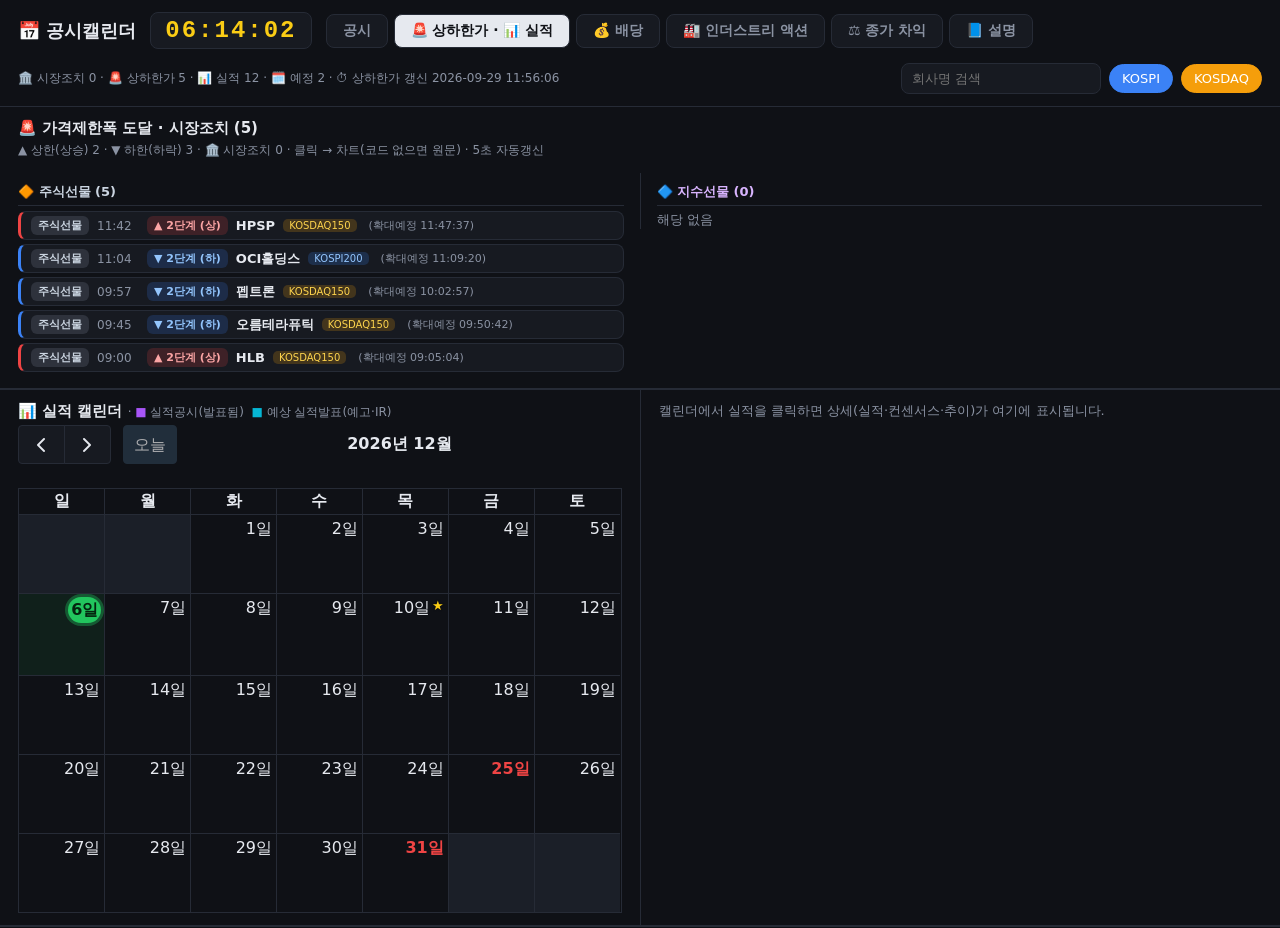
==== commit 5bb9421d: "공통 코드를 공통 위치로 — 배당·증자 엉킴 제거, 화면 공용 파일 common/ - 영업일 계산 t_minus·날짜 정규화 norm_date: dividends.py → krx_" ====
--- a/index.html
+++ b/index.html
@@ -5,72 +5,10 @@
 <meta name="viewport" content="width=device-width, initial-scale=1.0">
 <title>📅 공시캘린더</title>
 <!-- FullCalendar: 로컬 벤더링(외부 CDN 의존 제거 — 사내망 TLS/차단으로 인한 빈 화면 방지). v6 글로벌 빌드는 CSS를 JS가 자동 주입 -->
-<script src="vendor/fullcalendar.min.js"></script>
-<script src="common.js"></script>
+<script src="common/vendor/fullcalendar.min.js"></script>
+<script src="common/common.js"></script>
+<link rel="stylesheet" href="common/common.css">
 <style>
-  :root{
-    --bg:#0f1116; --panel:#171a21; --line:#262b36; --text:#e6e9ef; --muted:#8b93a3;
-    --kospi:#3b82f6; --kosdaq:#f59e0b; --accent:#22c55e; --div:#a855f7; --exp:#ef4444; --est:#eab308;
-  }
-  *{box-sizing:border-box}
-  body{margin:0;font-family:"Malgun Gothic","Segoe UI",system-ui,sans-serif;background:var(--bg);color:var(--text)}
-  header{display:flex;align-items:center;gap:14px;padding:12px 18px;border-bottom:1px solid var(--line);flex-wrap:wrap}
-  header h1{font-size:18px;margin:0}
-  .meta{color:var(--muted);font-size:12px}
-  .controls{display:flex;gap:8px;align-items:center;margin-left:auto;flex-wrap:wrap}
-  input[type=search]{background:var(--panel);border:1px solid var(--line);color:var(--text);padding:7px 10px;border-radius:8px;width:200px;font-size:13px}
-  .chip{padding:6px 12px;border:1px solid var(--line);border-radius:999px;background:var(--panel);color:var(--muted);cursor:pointer;font-size:13px;user-select:none}
-  .chip.on{color:#fff}
-  .chip.kospi.on{background:var(--kospi);border-color:var(--kospi)}
-  .chip.kosdaq.on{background:var(--kosdaq);border-color:var(--kosdaq)}
-  .cal-row{display:flex;height:calc(100vh - 90px);min-height:560px}
-  .cal-col{display:flex;flex-direction:column;flex:1;min-height:0}
-  #calendar{flex:1;padding:14px;overflow:auto}
-  #side{width:360px;border-left:1px solid var(--line);background:var(--panel);padding:16px;overflow:auto}
-  #side h2{font-size:14px;color:var(--muted);margin:0 0 10px}
-  .detail .corp{font-size:18px;font-weight:700}
-  .detail .badge{display:inline-block;font-size:11px;padding:2px 8px;border-radius:6px;margin-left:6px;vertical-align:middle}
-  .badge.KOSPI{background:rgba(59,130,246,.2);color:#93c5fd}
-  .badge.KOSDAQ{background:rgba(245,158,11,.2);color:#fcd34d}
-  .detail .title{margin:12px 0;font-size:15px;line-height:1.5}
-  .detail .big{font-size:26px;font-weight:800;color:var(--div);margin:10px 0}
-  .detail .row{font-size:13px;color:var(--muted);margin:4px 0}
-  .btn{display:inline-block;margin-top:14px;background:var(--accent);color:#04240f;font-weight:700;padding:10px 14px;border-radius:8px;text-decoration:none;font-size:14px}
-  .empty{color:var(--muted);font-size:13px}
-  .why{margin-top:14px;padding:12px;border:1px solid var(--line);border-radius:8px;background:var(--bg)}
-  .why .wh{font-weight:700;font-size:13px;margin-bottom:8px;color:var(--est)}
-  .why .row{font-size:12.5px;line-height:1.55}
-  .why .ev{font-size:12px;color:var(--muted);margin:3px 0;line-height:1.5}
-  .fc{--fc-border-color:var(--line);--fc-page-bg-color:transparent;--fc-neutral-bg-color:#1b1f28;
-      --fc-today-bg-color:rgba(34,197,94,.08);--fc-list-event-hover-bg-color:#1b1f28}
-  .fc .fc-toolbar-title{font-size:16px}
-  /* 휴장일(공휴일) — 날짜 글자 빨간색 (오늘 동그라미보다 먼저 선언해 오늘이 우선) */
-  .fc .holiday .fc-daygrid-day-number{color:#ef4444;font-weight:700}
-  /* 오늘 날짜 강조 — 초록 동그라미 (만기일 노란 별표와 헷갈리지 않게) */
-  .fc .fc-day-today .fc-daygrid-day-number{
-    background:#22c55e;color:#04240f;font-weight:800;
-    min-width:26px;height:26px;padding:0 3px;margin:3px;
-    display:inline-flex;align-items:center;justify-content:center;
-    border-radius:999px;box-shadow:0 0 0 3px rgba(34,197,94,.35);}
-  /* 만기일(선물·옵션) — 날짜 옆 노란 별표 */
-  .fc .expday .fc-daygrid-day-number::after{
-    content:"★";color:#facc15;margin-left:2px;font-size:13px;
-    text-shadow:0 0 2px rgba(0,0,0,.5);vertical-align:top;}
-  .fc .fc-button{background:var(--panel);border-color:var(--line);color:var(--text);text-transform:none}
-  .fc .fc-button-primary:not(:disabled).fc-button-active{background:var(--accent);border-color:var(--accent);color:#04240f}
-  .fc-daygrid-event{cursor:pointer;font-size:11px;white-space:nowrap;overflow:hidden;text-overflow:ellipsis}
-  @media (max-width: 800px){   /* 모바일: 세로 배치, 사이드는 캘린더 아래로 */
-    header{padding:10px 12px;gap:8px}
-    header h1{font-size:16px}
-    .meta{display:none}
-    .controls{margin-left:0;width:100%}
-    input[type=search]{width:110px;flex:1}
-    .cal-row{flex-direction:column;height:auto}
-    #calendar{height:62vh;padding:8px;flex:none}
-    #side{width:auto;border-left:none;border-top:1px solid var(--line)}
-    .fc .fc-toolbar-title{font-size:14px}
-    .fc-daygrid-event{font-size:10px}
-  }
   .clock{font-family:"Consolas","Menlo",monospace;font-size:24px;font-weight:800;color:#facc15;letter-spacing:2px;padding:4px 14px;border:1px solid var(--line);border-radius:8px;background:var(--panel)}
   .tabs{display:flex;gap:6px}
   .tab{padding:7px 16px;border:1px solid var(--line);border-radius:8px;background:var(--panel);color:var(--muted);cursor:pointer;font-size:14px;font-weight:600}
@@ -1027,7 +965,8 @@
       refresh();
       if(MODE==="board") renderLimits();
     };
-    bindChartSSE(_es);   // 공통: reload=새로고침 / openchart=토스트 클릭 차트 (common.js)
+    _es.addEventListener("reload", () => location.reload());          // 페이지 HTML 바뀜 → 새로고침
+    _es.addEventListener("openchart", ev => openChart(ev.data));      // 토스트 클릭 → 차트
     _es.onerror = ()=>{};   // 브라우저 EventSource가 자동 재접속 (폴백 폴링도 병행)
   }catch(_){ /* EventSource 미지원 시 30초 폴링으로 동작 */ }
 }
--- a/common/common.css
+++ b/common/common.css
@@ -0,0 +1,64 @@
+/* 공용 스타일 — 공시캘린더(index.html)·배당(dividend/) 이 같이 쓴다. */
+:root{
+  --bg:#0f1116; --panel:#171a21; --line:#262b36; --text:#e6e9ef; --muted:#8b93a3;
+  --kospi:#3b82f6; --kosdaq:#f59e0b; --accent:#22c55e; --div:#a855f7; --exp:#ef4444; --est:#eab308;
+}
+*{box-sizing:border-box}
+body{margin:0;font-family:"Malgun Gothic","Segoe UI",system-ui,sans-serif;background:var(--bg);color:var(--text)}
+header{display:flex;align-items:center;gap:14px;padding:12px 18px;border-bottom:1px solid var(--line);flex-wrap:wrap}
+header h1{font-size:18px;margin:0}
+.meta{color:var(--muted);font-size:12px}
+.controls{display:flex;gap:8px;align-items:center;margin-left:auto;flex-wrap:wrap}
+input[type=search]{background:var(--panel);border:1px solid var(--line);color:var(--text);padding:7px 10px;border-radius:8px;width:200px;font-size:13px}
+.chip{padding:6px 12px;border:1px solid var(--line);border-radius:999px;background:var(--panel);color:var(--muted);cursor:pointer;font-size:13px;user-select:none}
+.chip.on{color:#fff}
+.chip.kospi.on{background:var(--kospi);border-color:var(--kospi)}
+.chip.kosdaq.on{background:var(--kosdaq);border-color:var(--kosdaq)}
+.cal-row{display:flex;height:calc(100vh - 90px);min-height:560px}
+.cal-col{display:flex;flex-direction:column;flex:1;min-height:0}
+#calendar{flex:1;padding:14px;overflow:auto}
+#side{width:360px;border-left:1px solid var(--line);background:var(--panel);padding:16px;overflow:auto}
+#side h2{font-size:14px;color:var(--muted);margin:0 0 10px}
+.detail .corp{font-size:18px;font-weight:700}
+.detail .badge{display:inline-block;font-size:11px;padding:2px 8px;border-radius:6px;margin-left:6px;vertical-align:middle}
+.badge.KOSPI{background:rgba(59,130,246,.2);color:#93c5fd}
+.badge.KOSDAQ{background:rgba(245,158,11,.2);color:#fcd34d}
+.detail .title{margin:12px 0;font-size:15px;line-height:1.5}
+.detail .big{font-size:26px;font-weight:800;color:var(--div);margin:10px 0}
+.detail .row{font-size:13px;color:var(--muted);margin:4px 0}
+.btn{display:inline-block;margin-top:14px;background:var(--accent);color:#04240f;font-weight:700;padding:10px 14px;border-radius:8px;text-decoration:none;font-size:14px}
+.empty{color:var(--muted);font-size:13px}
+.why{margin-top:14px;padding:12px;border:1px solid var(--line);border-radius:8px;background:var(--bg)}
+.why .wh{font-weight:700;font-size:13px;margin-bottom:8px;color:var(--est)}
+.why .row{font-size:12.5px;line-height:1.55}
+.why .ev{font-size:12px;color:var(--muted);margin:3px 0;line-height:1.5}
+.fc{--fc-border-color:var(--line);--fc-page-bg-color:transparent;--fc-neutral-bg-color:#1b1f28;
+    --fc-today-bg-color:rgba(34,197,94,.08);--fc-list-event-hover-bg-color:#1b1f28}
+.fc .fc-toolbar-title{font-size:16px}
+/* 휴장일(공휴일) — 날짜 글자 빨간색 (오늘 동그라미보다 먼저 선언해 오늘이 우선) */
+.fc .holiday .fc-daygrid-day-number{color:#ef4444;font-weight:700}
+/* 오늘 날짜 강조 — 초록 동그라미 (만기일 노란 별표와 헷갈리지 않게) */
+.fc .fc-day-today .fc-daygrid-day-number{
+  background:#22c55e;color:#04240f;font-weight:800;
+  min-width:26px;height:26px;padding:0 3px;margin:3px;
+  display:inline-flex;align-items:center;justify-content:center;
+  border-radius:999px;box-shadow:0 0 0 3px rgba(34,197,94,.35);}
+/* 만기일(선물·옵션) — 날짜 옆 노란 별표 */
+.fc .expday .fc-daygrid-day-number::after{
+  content:"★";color:#facc15;margin-left:2px;font-size:13px;
+  text-shadow:0 0 2px rgba(0,0,0,.5);vertical-align:top;}
+.fc .fc-button{background:var(--panel);border-color:var(--line);color:var(--text);text-transform:none}
+.fc .fc-button-primary:not(:disabled).fc-button-active{background:var(--accent);border-color:var(--accent);color:#04240f}
+.fc-daygrid-event{cursor:pointer;font-size:11px;white-space:nowrap;overflow:hidden;text-overflow:ellipsis}
+@media (max-width: 800px){   /* 모바일: 세로 배치, 사이드는 캘린더 아래로 */
+  header{padding:10px 12px;gap:8px}
+  header h1{font-size:16px}
+  .meta{display:none}
+  .controls{margin-left:0;width:100%}
+  input[type=search]{width:110px;flex:1}
+  .cal-row{flex-direction:column;height:auto}
+  #calendar{height:62vh;padding:8px;flex:none}
+  #side{width:auto;border-left:none;border-top:1px solid var(--line)}
+  .fc .fc-toolbar-title{font-size:14px}
+  .fc-daygrid-event{font-size:10px}
+}
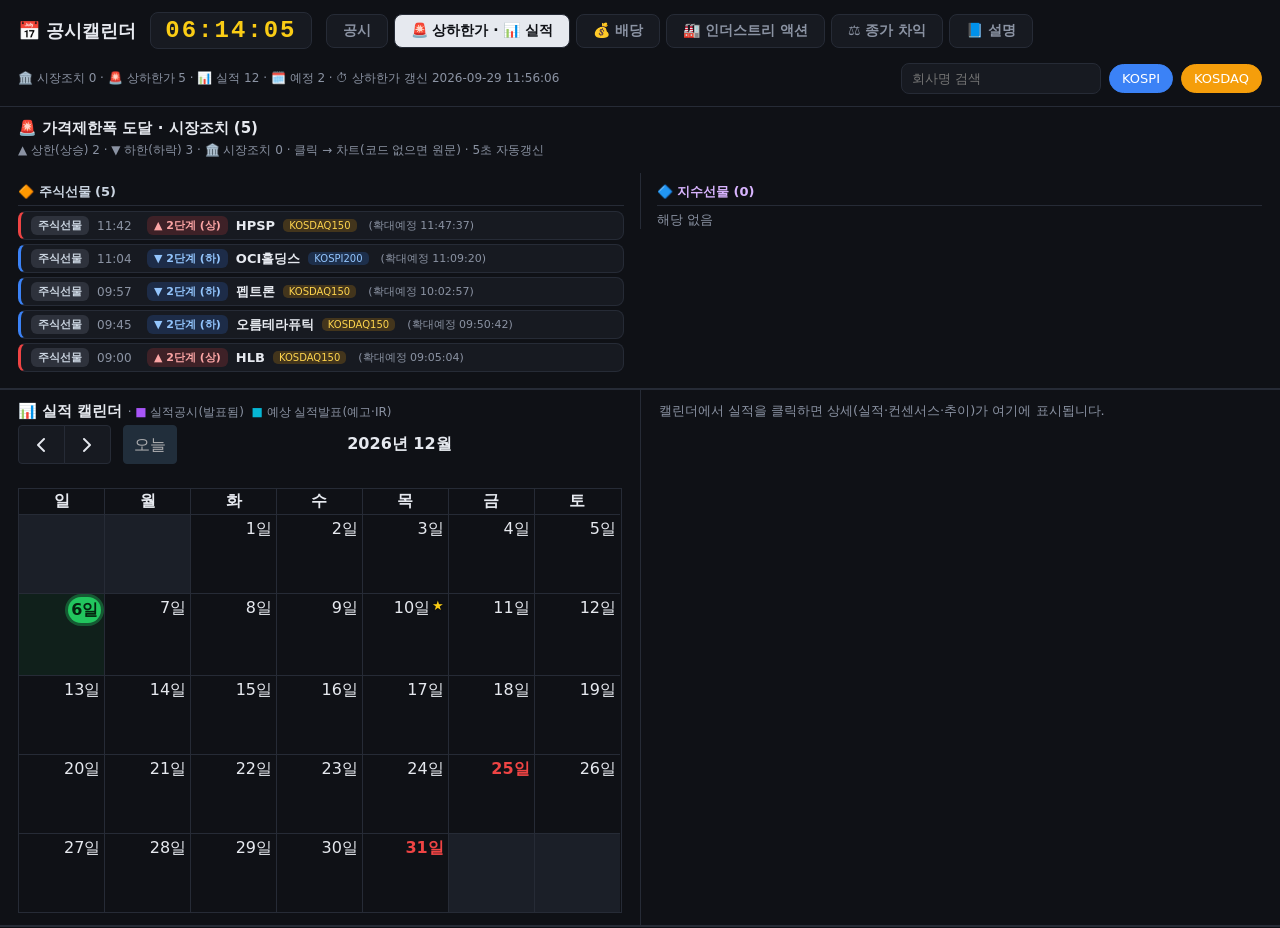
==== commit fd33c01e: "화면 리뷰 버그: 엑셀 색 단계·예상 중복 규칙 통일·실적 수급 날짜 비교·숨은 배당 탭 갱신·실적예고 정정 순서 - 엑셀 구분 칸 색을 문구 대신 단계(확정·공고·예상 확실도)로" ====
--- a/index.html
+++ b/index.html
@@ -663,8 +663,8 @@
   if(!tr.length) return "";
   let label = "최근 5거래일";
   const d = e && e.date;
-  if(d && tr.some(x=>x.date >= d)){       // 공시일 이후 구간만, 공시일부터 5거래일
-    tr = tr.filter(x=>x.date >= d)
+  if(d && tr.some(x=>ymd(x.date) >= ymd(d))){       // 공시일 이후 구간만, 공시일부터 5거래일 (날짜 형식 YYYY-MM-DD·YYYYMMDD 맞춰 비교)
+    tr = tr.filter(x=>ymd(x.date) >= ymd(d))
            .sort((a,b)=>a.date.localeCompare(b.date))
            .slice(0,5);
     label = `발표 후 ${tr.length}거래일`;
@@ -898,6 +898,7 @@
   if(mode===MODE) return;
   MODE = mode;
   applyModeView();
+  if(MODE==="div") document.getElementById("divView").contentWindow.refresh?.();   // 숨겨져 있던 동안 쉰 갱신을 바로
   loadData().then(()=>{
     if(MODE!=="disc") return;
     calendar.updateSize();   // 숨김→표시 시 캘린더 크기 재계산
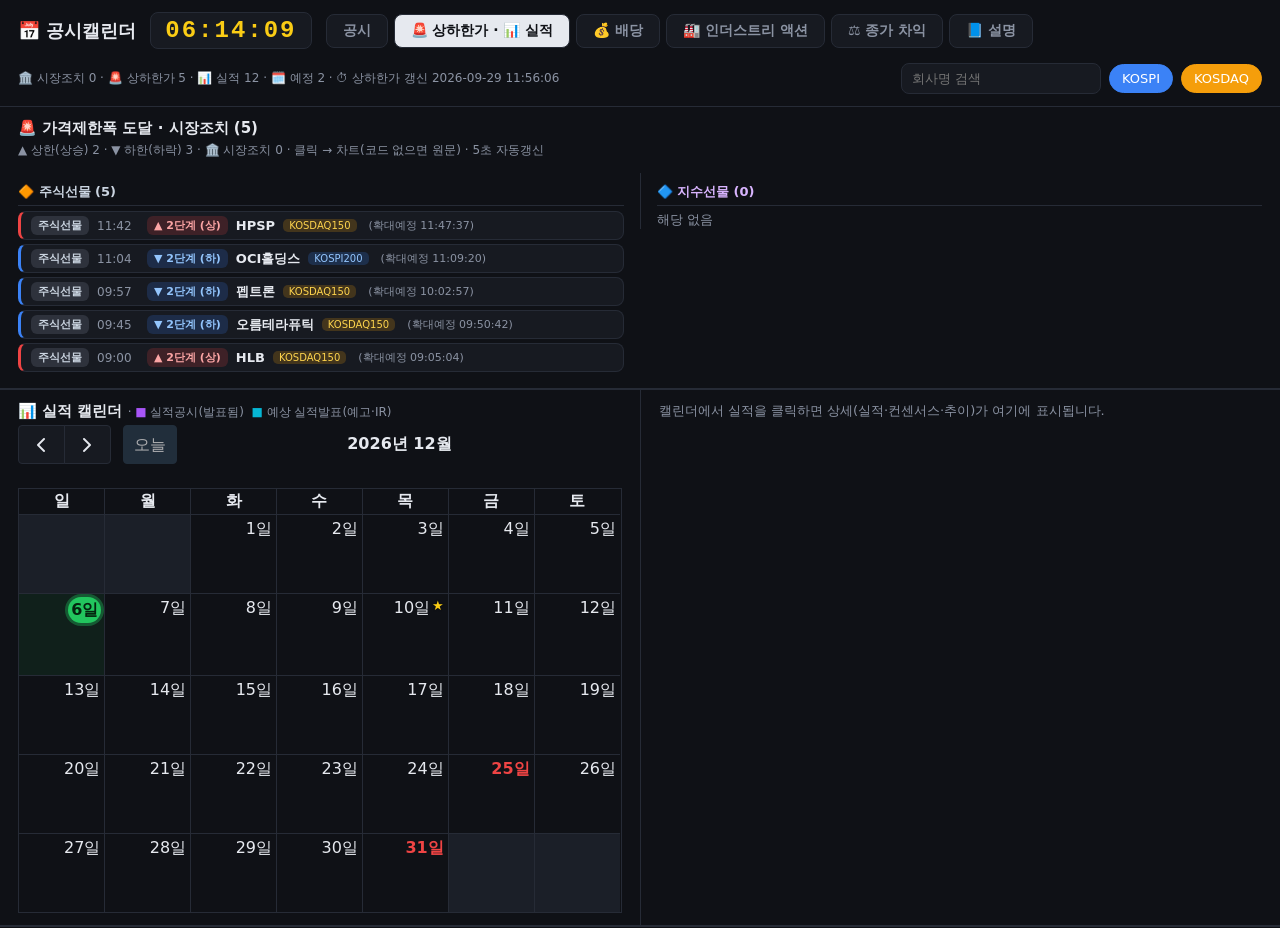
==== commit 601c3f14: "시장조치·상하한가: 판정을 생산자로 — 화면과 앱 알림이 같은 구간을 씀 - krx_actions: 종목코드(감시종목 이름→코드)·위험도(severity)·시장 전체 조치(crit" ====
--- a/index.html
+++ b/index.html
@@ -330,21 +330,12 @@
     </div>`;
 }
 
-const actClass = k => (["사이드카","서킷브레이커","거래정지"].includes(k) ? "danger"
-                     : k==="거래재개" ? "ok"
-                     : ["투자경고","투자위험","투자주의","단기과열","공매도과열"].includes(k) ? "warn" : "info");
+const hot = e => { const now = new Date().toTimeString().slice(0,5); return !!e.active_to && e.active_from <= now && now < e.active_to; };   // 생산자가 정한 발동·걸림 구간 안인지
 async function loadActions(){   // KRX 시장조치 데이터만 로드(렌더는 renderLimits 가 상단 구획으로 함께 처리)
   try{
     const d = await (await fetch("data/krx_actions.json?_="+Date.now())).json();
     ACT = d.events||[];
   }catch(_){ ACT = []; }
-}
-function actHot(e){   // 시장조치 '지금 발동중' = 발동시각 ~ 해제예정시각 사이 (선물 가격제한폭 limHot과 동일 방식)
-  if(!e.until) return false;
-  const s = limTime(e.time), en = limTime(e.until);
-  if(s===null || en===null) return false;
-  const now = Date.now();
-  return now >= s-60000 && now < en;
 }
 async function loadLimits(){
   try{
@@ -357,23 +348,7 @@
   }
   renderLimits();
 }
-function limTime(s){   // "HH:MM[:SS]" → 오늘 그 시각의 timestamp(ms), 형식 아니면 null
-  if(!s || !/^\d{1,2}:\d{2}/.test(s)) return null;
-  const p = s.split(":").map(Number);
-  const d = new Date(); d.setHours(p[0], p[1], p[2]||0, 0);
-  return d.getTime();
-}
-function limHot(e){   // '지금 걸림' = 도달시각 ~ 확대예정시각 사이(제한폭 확대 전까지 핀 상태)
-  const now = Date.now();
-  const start = limTime(e.time);
-  if(start === null) return false;
-  const end = limTime(e.expand_time);
-  const s = start - 60000;   // 도달 1분 전 여유
-  return end !== null ? (now >= s && now < end)
-                      : (now >= s && now <= start + 5*60000);   // 확대예정 없으면 도달 후 5분
-}
 function renderLimits(){
-  indexCodes();   // 시장조치 행(코드 없음)의 회사명→코드 매핑을 최신화
   const q = filters.q.trim().toLowerCase();
   const list = LIM.filter(e=> !q || (e.name||"").toLowerCase().includes(q));
   const upN = list.filter(e=>e.direction==="상승").length;
@@ -383,10 +358,9 @@
   const acts = ACT.filter(e=> !q || `${e.title}${e.kind}`.toLowerCase().includes(q));
   const actRow = e=>{
     const dir = e.direction==="매수" ? " ▲매수" : (e.direction==="매도" ? " ▼매도" : "");
-    const hot = actHot(e);
-    return `<div class="li${hot?" hot":""}" data-url="${esc(e.url)}" data-code="${esc(NAME2CODE[e.corp]||"")}">
+    return `<div class="li${hot(e)?" hot":""}" data-url="${esc(e.url)}" data-code="${esc(e.code||"")}">
       <span class="t">${esc(e.time)}</span>
-      <span class="ak ${actClass(e.kind)}">${esc(e.kind)}${e.action?(" "+esc(e.action)):""}</span>
+      <span class="ak ${esc(e.severity)}">${esc(e.kind)}${e.action?(" "+esc(e.action)):""}</span>
       <span class="mk ${esc(e.market)}">${esc(e.market)}</span>
       <span class="etitle">${esc(e.title)}${dir}</span>
       ${e.until?`<span class="et">(해제예정 ${esc(e.until)})</span>`:""}
@@ -397,11 +371,10 @@
   const row = e=>{
     const up = e.direction==="상승";
     const idx = e.kind==="지수선물";
-    const hot = limHot(e);
-    return `<div class="li ${up?"up":"down"}${hot?" hot":""}" data-url="${esc(e.url)}" data-code="${esc(e.code||"")}">
+    return `<div class="li ${up?"up":"down"}${hot(e)?" hot":""}" data-url="${esc(e.url)}" data-code="${esc(e.code||"")}">
       <span class="kb ${idx?"idx":"stk"}">${idx?"지수선물":"주식선물"}</span>
       <span class="t">${esc(e.time)}</span>
-      <span class="dir${(e.stage||0)>=3?" s3":""}">${up?"▲":"▼"} ${esc(String(e.stage||"?"))}단계 ${up?"(상)":"(하)"}</span>
+      <span class="dir${e.emphasis?" s3":""}">${up?"▲":"▼"} ${esc(String(e.stage||"?"))}단계 ${up?"(상)":"(하)"}</span>
       <span class="nm">${esc(e.name)}</span>
       ${(e.rate!=null)?`<span class="chg ${e.rate>0?"up":(e.rate<0?"down":"")}">(${e.rate>0?"+":""}${esc(String(e.rate))}%)</span>`:""}
       ${idx?"":`<span class="mk ${e.market}">${esc(e.market)}</span>`}
@@ -413,7 +386,7 @@
       ${items.length ? items.map(rowFn).join("") : `<div class="empty">해당 없음</div>`}
     </div>`;
   if(acts.length){   // 🏛️ 시장조치 — 전체폭 상단, 아래 주식/지수선물 칼럼과 구분선으로 분리
-    const anyHot = acts.some(actHot);   // 사이드카·서킷 발동중 → 상단 헤더 빨간 깜빡(풀리면 자동 정지)
+    const anyHot = acts.some(hot);   // 사이드카·서킷 발동중 → 상단 헤더 빨간 깜빡(풀리면 자동 정지)
     h += `<div class="limsec danger${anyHot?" blink":""}">🏛️ 시장조치 (${acts.length})${anyHot?" · 🔴 발동중":""}</div>`
        + acts.map(actRow).join("") + `<div class="lim-hr"></div>`;
   }
@@ -876,7 +849,6 @@
     document.getElementById("meta").textContent = `공시 ${d.count}건 · 갱신 ${d.generated_at||""}`;
     applyFilters();
   }
-  indexCodes();
 }
 const refresh = () => keepScroll(loadData);
 
@@ -944,15 +916,7 @@
 }
 
 // openChart() 는 common.js 에서 제공 (알파스퀘어 차트를 'alphachart' 탭 재사용으로 열기)
-const NAME2CODE = {};   // 회사명 → 종목코드 (시장조치처럼 코드 없는 항목의 클릭 차트용)
-function indexCodes(){   // 로드된 데이터에서 이름↔코드 맵 채우기 (loadData 때 호출)
-  const put = (nm,cd)=>{ if(nm && /^\d{6}$/.test(cd||"")) NAME2CODE[nm]=cd; };
-  (ALL||[]).forEach(e=>put(e.corp, e.stock));
-  (EARN||[]).forEach(e=>put(e.corp, e.code||e.stock));
-  (SCHED||[]).forEach(e=>put(e.corp, e.code||e.stock));
-  (LIM||[]).forEach(e=>put(e.name, e.code));
-}
-const evCode = p => (p && (p.stock || p.code)) || NAME2CODE[p && p.corp] || "";   // 이벤트/행 → 종목코드
+const evCode = p => (p && (p.stock || p.code)) || "";   // 이벤트/행 → 종목코드
 let _es = null;
 const TAB_FILES = {closearb:["closearb.json"], industry:["industry_action.json"], guide:[], div:[]};   // div 는 dividend/index.html 이 스스로 갱신
 const OTHER_TAB_FILES = Object.values(TAB_FILES).flat();
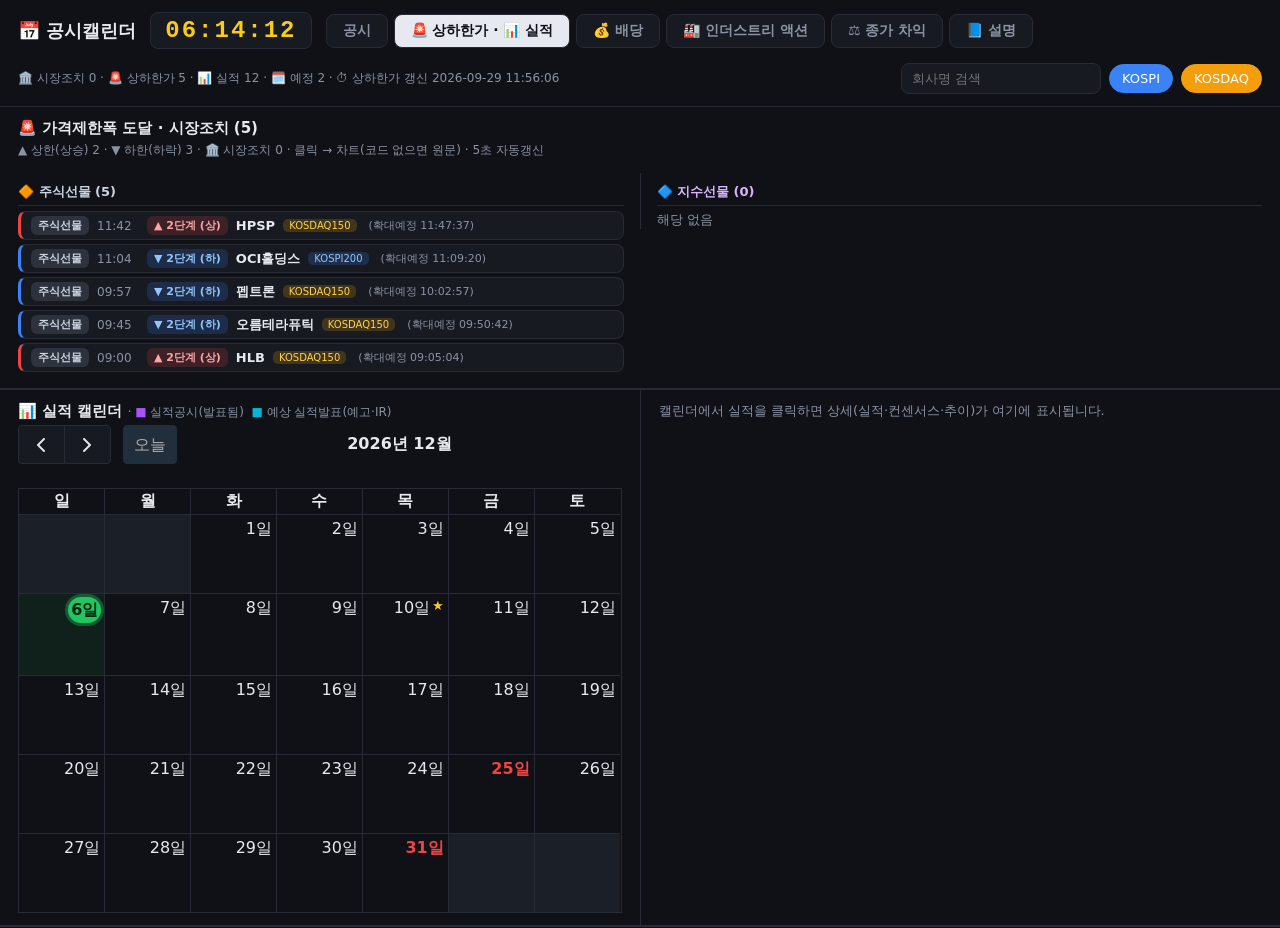
==== commit fb98818e: "종가 차익: 튄 종목 기준(z 3·2)·상위 12개·매매 방향·기본 순위·그래프 시각을 closearb.py 가 정하고 화면은 그리기만 Co-Authored-By: Claude O" ====
--- a/index.html
+++ b/index.html
@@ -753,7 +753,7 @@
   renderClosearb();
 }
 const CA_KEYS = {
-  z: r=> r.z!=null ? 1000+Math.abs(r.z) : r.dev_pct!=null ? Math.abs(r.dev_pct) : -1,
+  z: r=> r.rank,
   dev: r=> r.dev_pct!=null ? Math.abs(r.dev_pct) : -1,
   chg10: r=> r.chg10_pct!=null ? r.chg10_pct : -99,
   won: r=> r.dev_won!=null ? Math.abs(r.dev_won) : -1,
@@ -770,8 +770,7 @@
   const p2 = r => r==null ? "-" : (r>0?"+":"")+r.toFixed(2)+"%";
   const n0 = v => v==null ? "-" : won(Math.round(v));
   const td = (v, txt, extra="") => `<td class="${sgn(v)} ${extra}">${txt}</td>`;
-  const END = 390;   // 09:00 기준 분, 15:20=380
-  const nowMin = Math.min(END, (+CA.generated_at.slice(11,13) - 9) * 60 + +CA.generated_at.slice(14,16));
+  const END = CA.end_min, nowMin = CA.now_min;
   const spark = (r, W=150, H=26) => {
     if(!r.trend?.length) return "-";
     const ys = r.trend.map(p=>p[1]).concat(r.mean_pct, r.basis_pct==null ? [] : [r.basis_pct]);
@@ -797,15 +796,15 @@
         ${b.now ? `<circle cx="${X(nowMin)}" cy="${Y(b.now[1])}" r="3" class="${sgn(last)}" fill="currentColor"/>` : ""}</svg>
       <div class="dim">각 종목 베이시스 − 그 종목 오늘 평균 · 선 중앙값 · 띠 가운데 50% · 점선 평소</div></div>`;
   };
-  const absz = r => r.z==null ? 0 : Math.abs(r.z);
-  const hot = rows.filter(r=> absz(r) >= 3).sort((a,b)=> absz(b) - absz(a)).slice(0, 12);
+  const byCode = Object.fromEntries(rows.map(r=> [r.code, r]));
+  const hot = CA.hot_codes.map(c=> byCode[c]).filter(Boolean);
   const cards = hot.map(r=>`<div class="ca-card" data-code="${esc(r.code)}">
       <div class="ca-card-top"><b>${esc(r.name)}</b> <span class="st">${esc(r.status)}</span><span class="dim">z ${r.z.toFixed(1)}</span></div>
       <div class="ca-card-dev ${sgn(r.dev_pct)}">${p2(r.dev_pct)} <span>${n0(r.dev_won)}원/계약</span></div>
-      <div class="ca-card-act">${r.dev_pct<0 ? "현물 매도 · 선물 매수" : "현물 매수 · 선물 매도"}${r.fut_vol_after1520===0 ? ` <span class="st">선물 15:20 뒤 체결 없음</span>` : ""}</div>
+      <div class="ca-card-act">${esc(r.side)}${r.no_fut_trade ? ` <span class="st">선물 15:20 뒤 체결 없음</span>` : ""}</div>
       ${spark(r, 220, 44)}
       <div class="dim">평균 ${p2(r.mean_pct)} → 지금 ${p2(r.basis_pct)}</div></div>`).join("");
-  const body = rows.map(r=>`<tr class="${absz(r)>=3 ? "hot" : absz(r)<2 ? "calm" : ""}" data-code="${esc(r.code)}">
+  const body = rows.map(r=>`<tr class="${r.level}" data-code="${esc(r.code)}">
       <td class="nm">${esc(r.name)}</td><td class="st">${esc(r.status)}</td>
       <td>${spark(r)}</td><td class="dim">${r.mean_pct==null ? "-" : p2(r.mean_pct)+` (${r.n}분)`}</td>${td(r.basis_pct, p2(r.basis_pct))}
       ${td(r.chg10_pct, p2(r.chg10_pct))}${td(r.dev_pct, p2(r.dev_pct))}${td(r.z, r.z==null ? "-" : r.z.toFixed(1))}${td(r.dev_won, n0(r.dev_won))}
@@ -814,7 +813,7 @@
       <td class="sep">${n0(r.fut)} <span class="dim">${r.fut_month.slice(4)}월</span></td>
       <td>${r.fut_vol_after1520==null ? "-" : won(r.fut_vol_after1520)}</td></tr>`).join("");
   box.innerHTML = `<div class="ca-cards">${basket("KOSPI","코스피200 바스켓")}${basket("KOSDAQ","코스닥150 바스켓")}</div>
-    <div class="ca-hot-title">튄 종목 — 오늘 장중 베이시스 대비 z 3 이상 (${CA.phase})</div>
+    <div class="ca-hot-title">튄 종목 — 오늘 장중 베이시스 대비 z ${CA.z_hot} 이상 (${CA.phase})</div>
     <div class="ca-cards">${cards || `<div class="empty">지금 튄 종목 없음</div>`}</div>
     <div class="ca-sort">정렬 ${chip("z","z")}${chip("chg10","10분 상승순")}${chip("dev","괴리")}${chip("won","원/계약")}${chip("jump","현물 튐")}${chip("imb","잔량 불균형")}</div>
     <table class="ca-tab"><thead>
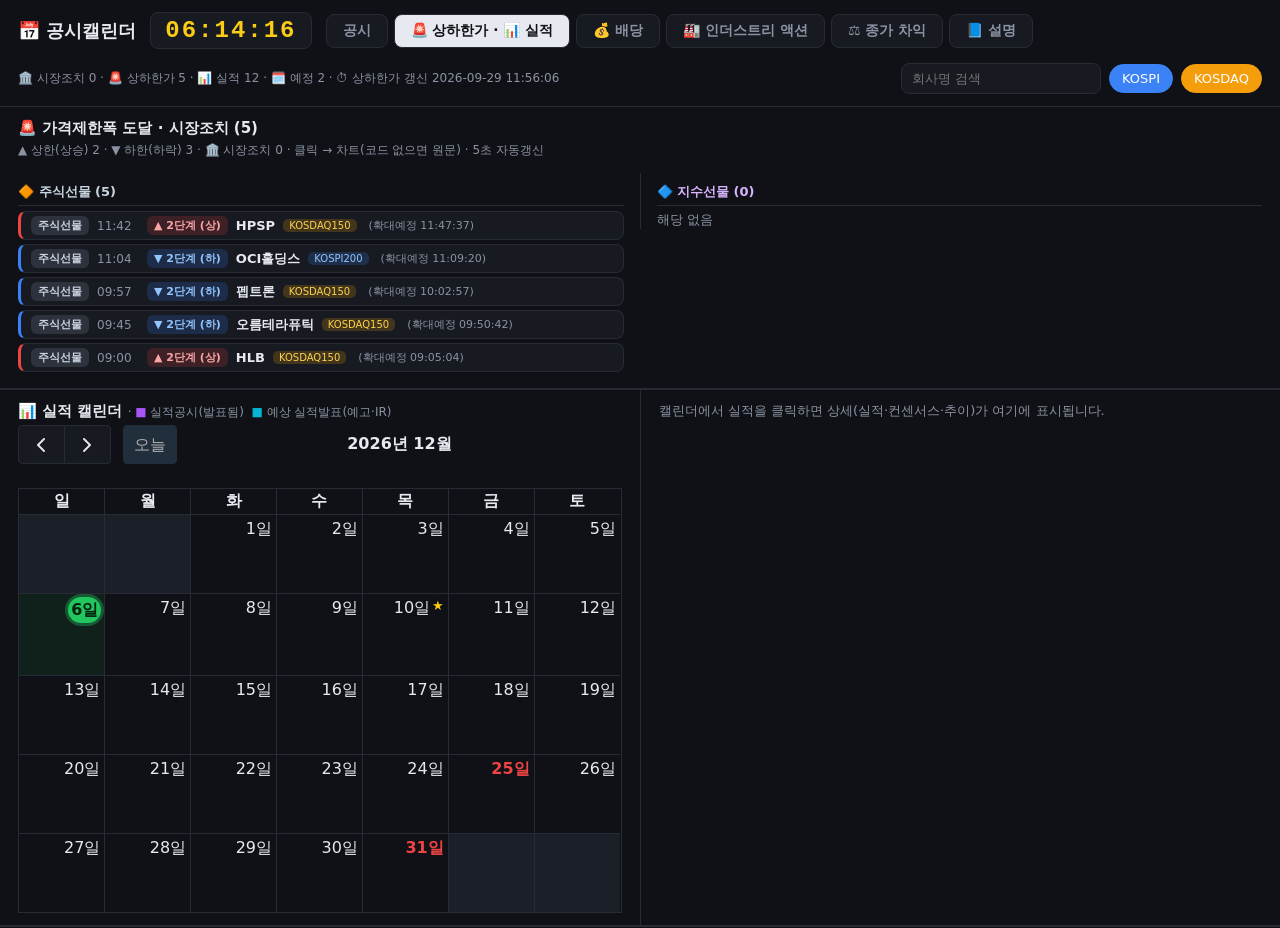
==== commit f4747fc5: "실적: 상세 판정·수치·경고·수급·추이·뉴스를 consensus.view 로, 캘린더 제목·분기 이름·출처 문구는 생산자로 - consensus.view(code, rcept, 실" ====
--- a/index.html
+++ b/index.html
@@ -291,8 +291,8 @@
         ${isIR
           ? `<div class="row">🎯 ${esc(e.purpose||"실적발표")}</div>
              ${e.sponsor&&e.sponsor!=="-"?`<div class="row">🏦 후원기관 ${esc(e.sponsor)}</div>`:""}`
-          : `<div class="row">🧾 회사가 예고한 결산실적 공시예정일${e.period_end?` (${esc(qLabel(e.period_end))} 실적, 결산기간 종료 ${esc(e.period_end)})`:""}</div>`}
-        <div class="row" style="color:var(--muted)">출처: ${isIR?"기업설명회(IR)개최 안내공시":"결산실적공시예고 안내공시"}</div>
+          : `<div class="row">🧾 회사가 예고한 결산실적 공시예정일${e.period_end?` (${esc(e.q_label)} 실적, 결산기간 종료 ${esc(e.period_end)})`:""}</div>`}
+        <div class="row" style="color:var(--muted)">출처: ${esc(e.src_text)}</div>
         <div id="ernCons"><div class="row" style="color:var(--muted)">컨센서스 불러오는 중…</div></div>
         <a class="btn" href="${esc(e.url)}" target="_blank" rel="noopener">🔗 DART 원문 보기</a>
         <a class="btn" style="background:var(--kospi);color:#fff;margin-left:8px"
@@ -303,15 +303,10 @@
       const boxc = document.getElementById("ernCons");
       if(!boxc) return;   // 그 사이 다른 항목 클릭됨
       if(!f){ boxc.innerHTML = ""; return; }
-      const rows = trendRows(f, null);
-      const hascons = rows.some(r=>r.consensus);
       let h = `<div class="why"><div class="wh">📈 최근 실적 추이 <span style="font-weight:400;color:var(--muted)">(매출/영업익/순이익, 억원)</span></div>`;
-      h += rows.map(r=>{
-        const cons = r.consensus ? ` <span style="color:var(--muted)">(컨센)</span>` : "";
-        return `<div class="row">${esc(r.label)} &nbsp;${eok(r.sales)}/ ${eok(r.op)}/ ${eok(r.np)}${cons}</div>`;
-      }).join("");
-      if(!hascons) h += `<div class="row" style="color:var(--muted)">컨센서스 없음 (애널리스트 미커버 종목)</div>`;
-      boxc.innerHTML = h + `</div>` + reactRefs(f, null);
+      h += f.trend.map(r=> `<div class="row">${esc(r.label)} &nbsp;${esc(r.sales)}/ ${esc(r.op)}/ ${esc(r.np)}${r.consensus?` <span style="color:var(--muted)">(컨센)</span>`:""}</div>`).join("");
+      if(!f.has_consensus) h += `<div class="row" style="color:var(--muted)">컨센서스 없음 (애널리스트 미커버 종목)</div>`;
+      boxc.innerHTML = h + `</div>` + newsHtml(f.news);
     })();
   }
 }
@@ -418,18 +413,12 @@
     .filter(e => filters[e.market]!==false && (!q || (e.corp||"").toLowerCase().includes(q)))
     .map((e,i)=>({
       id:"a"+i,
-      title:(()=>{   // 발표 전→후 반응 있으면 "전값→후값", 없으면 공시일 등락률
-        const p = v => `${v>0?"+":""}${v}%`;
-        if(e.pre5!=null || e.post5!=null)
-          return `${e.corp} (${e.pre5!=null?p(e.pre5):"-"}→${e.post5!=null?p(e.post5):"-"})`;
-        return `${e.corp}${(e.rate===null||e.rate===undefined)?"":` (${p(e.rate)})`}`;
-      })(),
+      title:e.cal_title,
       start:toISO(e.date), allDay:true, classNames:["eact"],
       extendedProps:{...e, kind:"eact"},
     }));
 }
 
-const eok = v => (v===undefined||v===null||v===""||v==="-") ? "-" : esc(v)+"억";
 async function fetchFacts(code, rcept){
   try{
     const r = await fetch(`/api/earnfacts?code=${encodeURIComponent(code)}${rcept?"&rcept="+encodeURIComponent(rcept):""}`);
@@ -437,20 +426,6 @@
     const d = await r.json();
     return d.error ? null : d;
   }catch(_){ return null; }
-}
-function trendRows(f, actual){   // 최근 실적 추이 (최신순 5분기, 방금 공시분 포함) + 컨센서스 분기 전부
-  let actRows = (f.quarters||[]).filter(q=>!q.consensus && q.sales!=="-")
-    .map(q=>({label:q.label, sales:q.sales, op:q.op, np:q.np}));
-  const a = actual||{};
-  if(a.label && !actRows.some(r=>r.label===a.label))
-    actRows.push({label:a.label, sales:a.sales, op:a.op, np:a.np});
-  actRows.sort((x,y)=> y.label.localeCompare(x.label));
-  actRows = actRows.slice(0,5);
-  const consRows = (f.quarters||[]).filter(q=>q.consensus)
-    .map(q=>({label:q.label, sales:q.sales, op:q.op, np:q.np, consensus:true}));
-  const rows = actRows.concat(consRows);
-  rows.sort((x,y)=> y.label.localeCompare(x.label));
-  return rows;
 }
 async function showEarnFact(e){   // 실적공시 상세 → 실적 그리드 오른쪽 패널 (배당 사이드와 분리)
   const box = document.getElementById("earnDetail");
@@ -471,196 +446,31 @@
   const f = await fetchFacts(e.stock, e.rcept_no||"");
   if(!f){ document.getElementById("factNums").textContent = "실적 데이터를 불러오지 못했습니다 — 공시링크에서 원문을 확인하세요."; return; }
   if(f.marketCap) document.getElementById("factCap").textContent = `(시가총액: ${f.marketCap})`;
-  let a = f.actual||{};
-  let fallbackNote = "";
-  if(!a.label && toNum(a.op)===null && toNum(a.sales)===null){
-    // 원문에서 숫자 자체를 못 뽑은 경우에만 네이버 최근 분기로 폴백
-    // (숫자는 있는데 라벨만 없는 공시를 직전 분기로 바꿔치기하면 판정이 완전히 뒤집힘 — 에코프로비엠 사례)
-    a = pseudoActual(f);
-    if(a.label) fallbackNote = `<div class="row" style="color:var(--muted)">※ 원문 자동추출 불가 — 네이버 최근 분기(${esc(a.label)}) 기준</div>`;
-  }else if(!a.label){
-    a.label = "최근 공시분";   // 숫자는 유효 — 라벨만 미상으로 표기
-  }
-  fillGrowth(f, a);
-  const g = a.growth||{};
-  const est = (f.quarters||[]).find(q=>q.consensus && q.label===a.label) || {};
-  // ① 헤드라인 판정 배지 (영업익 컨센 ±10% / 무컨센이면 YoY·흑전 기준)
-  if(a.label){
-    const v = verdictBadge(a, est);
+  if(f.verdict)
     document.getElementById("factBadge").innerHTML =
-      `<div style="font-size:19px;font-weight:800;color:${v.c};margin:10px 0 2px">${v.t}</div>
-       <div class="row" style="color:var(--muted)">${esc(a.label)} · ${v.sub}</div>`;
-  }
-  // ② 핵심 수치 3줄 압축 (컨센 괴리 · YoY · QoQ)
-  document.getElementById("factNums").innerHTML = a.label
-    ? numLine("매출액", a.sales, est.sales, g.sales)
-      + numLine("영업익", a.op, est.op, g.op)
-      + numLine("순이익", a.np, est.np, g.np) + fallbackNote
+      `<div style="font-size:19px;font-weight:800;color:${TONE[f.verdict.tone]};margin:10px 0 2px">${esc(f.verdict.title)}</div>
+       <div class="row" style="color:var(--muted)">${esc(f.label)} · ${esc(f.verdict.sub)}</div>`;
+  document.getElementById("factNums").innerHTML = f.nums.length
+    ? f.nums.map(n=> `<div class="row">${esc(n.name)} <b style="color:var(--text)">${esc(n.value)}</b> <span style="color:var(--muted)">(${esc(n.detail)})</span></div>`).join("")
+      + (f.fallback_note ? `<div class="row" style="color:var(--muted)">${esc(f.fallback_note)}</div>` : "")
     : `당기 수치 자동 추출 불가 — 아래 추이와 공시 원문을 확인하세요.`;
-  // ③ 공시시각·전후5분 + 경고 플래그 (해당 시만) + 수급(발표 후 기준)
-  const flags = [preRunFlag(f, e), onetimeFlag(a), momentumFlag(a)].filter(Boolean)
-    .map(x=>`<div class="row" style="margin:5px 0">${x}</div>`).join("");
-  const extra = tickLine(e) + flags + flowLine(f, e);
+  const flow = f.flow ? `<div class="row" style="margin:5px 0">💰 수급(${esc(f.flow.label)}): 외국인 <b>${esc(f.flow.frgn)}</b> · 기관 <b>${esc(f.flow.org)}</b>${f.flow.note?` <span style="color:${TONE[f.flow.tone]}">— ${esc(f.flow.note)}</span>`:""} <span style="color:var(--muted)">(주수×종가 근사)</span></div>` : "";
+  const extra = (e.tick_text ? `<div class="row" style="margin:5px 0">${esc(e.tick_text)}</div>` : "")
+    + f.flags.map(x=> `<div class="row" style="margin:5px 0">${esc(x)}</div>`).join("") + flow;
   document.getElementById("factFlags").innerHTML = extra ? `<div class="why">${extra}</div>` : "";
-  // ④ 분기 추이 + 영업이익률
-  const rows = trendRows(f, a);
-  if(rows.length)
+  if(f.trend.length)
     document.getElementById("factTrend").innerHTML = `<div class="why"><div class="wh">📈 최근 실적 추이 <span style="font-weight:400;color:var(--muted)">(매출/영업익/순이익 · 영업이익률)</span></div>`
-      + rows.map(r=>{
-          const s=toNum(r.sales), o=toNum(r.op);
-          const opm = (s&&o!==null)?` <span style="color:var(--muted)">· OPM ${Math.round(o/s*1000)/10}%</span>`:"";
-          const cons = r.consensus ? ` <span style="color:var(--muted)">(컨센)</span>` : "";
-          return `<div class="row">${esc(r.label)} &nbsp;${eok(r.sales)}/ ${eok(r.op)}/ ${eok(r.np)}${opm}${cons}</div>`;
-        }).join("") + `</div>`;
-  // ⑤ 실적발표 이후 반응 — 공시일 이후 뉴스 헤드라인 직접 표시
-  document.getElementById("factRefs").innerHTML = reactRefs(f, e);
-}
-
-const ymd = s => String(s||"").replace(/\D/g,"");
-function reactRefs(f, e){   // 실적발표 이후 반응 — 공시일 이후 종목 뉴스 (없으면 최신 뉴스)
-  const news = f.news||[];
-  if(!news.length) return "";
-  const after = (e && e.date) ? news.filter(n=> ymd(n.date) >= ymd(e.date)) : [];
-  const list = after.length ? after : news;
-  const label = after.length ? "공시일 이후 뉴스" : "최신 뉴스";
-  return `<div class="why"><div class="wh">🗞️ 실적발표 이후 반응 <span style="font-weight:400;color:var(--muted)">(${label})</span></div>`
-    + list.slice(0,6).map(n=>
-        `<div class="row">· <a href="${esc(n.url)}" target="_blank" rel="noopener" style="color:var(--text);text-decoration:none">${esc((n.date||"").slice(5))} ${esc(n.title)}</a> <span style="color:var(--muted)">— ${esc(n.press)}</span></div>`
-      ).join("") + `</div>`;
-}
-
-const toNum = s => { const n = parseFloat(String(s??"").replace(/,/g,"")); return isNaN(n) ? null : n; };
-function pseudoActual(f){   // 네이버 분기 데이터 중 최신 실적 분기를 당기처럼 사용 (원문 파싱 폴백)
-  const qs = (f.quarters||[]).filter(q=>!q.consensus && q.sales!=="-");
-  if(!qs.length) return {};
-  const q = qs[qs.length-1];
-  return {label:q.label, sales:q.sales, op:q.op, np:q.np};
-}
-function fillGrowth(f, a){   // a.growth 없으면 네이버 분기 데이터로 YoY/QoQ 계산
-  if(!a.label || a.growth) return a;
-  const qs = f.quarters||[];
-  const idx = qs.findIndex(x=>x.label===a.label);
-  const key = qs[idx]?.key;
-  const pyIdx = key ? qs.findIndex(x=>x.key===String(+key-100)) : -1;
-  const rate = (c,b)=> (c!=null && b) ? Math.round((c-b)/Math.abs(b)*1000)/10 : null;
-  const mk = k => {
-    const cur = toNum(a[k]);
-    const prev = idx>0 ? toNum(qs[idx-1][k]) : null;
-    const py = pyIdx>=0 ? toNum(qs[pyIdx][k]) : null;
-    return {cur, prev, prev_yr:py, qoq:rate(cur,prev), yoy:rate(cur,py), qoq_flag:"", yoy_flag:""};
-  };
-  a.growth = {sales:mk("sales"), op:mk("op"), np:mk("np")};
-  return a;
-}
-function growthTxt(g){   // 원문 증감율(%) 또는 흑자/적자전환 문구
-  if(!g) return {qoq:"-", yoy:"-"};
-  return {qoq: g.qoq_flag ? esc(g.qoq_flag) : pctTxt(g.qoq),
-          yoy: g.yoy_flag ? esc(g.yoy_flag) : pctTxt(g.yoy)};
-}
-function verdictBadge(a, est){   // 헤드라인 판정 — 영업익 컨센 ±10%(FnGuide 컨벤션), 무컨센은 YoY·흑전
-  const ao = toNum(a.op), eo = toNum(est.op);
-  const g = (a.growth||{}).op || {};
-  if(eo && ao!==null){
-    const sp = Math.round((ao-eo)/Math.abs(eo)*1000)/10;
-    if(sp>=10)  return {t:"🔥 어닝 서프라이즈", c:"#fb923c", sub:`영업익 컨센(${eok(est.op)}) 대비 <b>${pctTxt(sp)}</b>`};
-    if(sp<=-10) return {t:"❄️ 어닝 쇼크", c:"#60a5fa", sub:`영업익 컨센(${eok(est.op)}) 대비 <b>${pctTxt(sp)}</b>`};
-    return {t:"✅ 컨센 부합", c:"var(--accent)", sub:`영업익 컨센(${eok(est.op)}) 대비 ${pctTxt(sp)} (±10% 이내)`};
-  }
-  if(g.yoy_flag) return g.yoy_flag.includes("흑자")
-    ? {t:"🔄 흑자전환", c:"#fb923c", sub:`영업익 ${esc(g.yoy_flag)} (전년동기 대비)`}
-    : {t:`⚠️ ${esc(g.yoy_flag)}`, c:"#60a5fa", sub:"영업익 전년동기 대비"};
-  if(g.yoy!=null){
-    const qq = g.qoq!=null ? ` · QoQ ${pctTxt(g.qoq)}` : "";
-    if(g.yoy>=25)  return {t:"🔥 고성장", c:"#fb923c", sub:`컨센 없음 → 영업익 YoY <b>${pctTxt(g.yoy)}</b>${qq} 기준`};
-    if(g.yoy<=-25) return {t:"❄️ 급감", c:"#60a5fa", sub:`컨센 없음 → 영업익 YoY <b>${pctTxt(g.yoy)}</b>${qq} 기준`};
-    return {t:"➖ 무난", c:"var(--muted)", sub:`컨센 없음 → 영업익 YoY ${pctTxt(g.yoy)}${qq} 기준`};
-  }
-  return {t:"판정 불가", c:"var(--muted)", sub:"컨센·비교 데이터 없음"};
-}
-
-function numLine(name, val, estVal, g){   // 핵심 수치 1줄: 값 (컨센± · YoY · QoQ)
-  const bits = [];
-  const ev = toNum(estVal), av = toNum(val);
-  if(ev && av!==null) bits.push(`컨센 ${pctTxt(Math.round((av-ev)/Math.abs(ev)*1000)/10)}`);
-  const gt = growthTxt(g);
-  bits.push(`YoY ${gt.yoy}`, `QoQ ${gt.qoq}`);
-  return `<div class="row">${name} <b style="color:var(--text)">${eok(val)}</b> <span style="color:var(--muted)">(${bits.join(" · ")})</span></div>`;
-}
-
-const TICK_LABEL = {   // 공시 시간대별 전/후 지표 이름
-  min:       ["발표 전5분", "후5분"],
-  close_gap: ["장후 공시 — 당일 등락", "익일 시가갭"],
-  open_gap:  ["장전 공시 — 전일 등락", "당일 시가갭"],
-  day:       ["당일 등락", "익일 등락"],
-};
-function tickLine(e){   // 공시 접수시각 + 발표 전후 반응 (시간대별 의미가 다름)
-  if(e.pre5==null && e.post5==null && !e.disc_time) return "";
-  const p = v => v==null ? "-" : `${v>0?"+":""}${v}%`;
-  const [l1, l2] = TICK_LABEL[e.tick_kind] || TICK_LABEL.min;
-  return `<div class="row" style="margin:5px 0">⏱️ 공시 ${esc(e.disc_time||"-")} · ${l1} <b>${p(e.pre5)}</b> · ${l2} <b>${p(e.post5)}</b></div>`;
-}
-
-function preRunFlag(f, e){   // 선반영 체크 — 발표 전 5거래일 수익률 ("전날까지 올랐으면 셀온 주의")
-  const ps = f.prices||[];   // 최신순
-  const dIso = e.date ? toISO(e.date) : "";
-  if(!ps.length || !dIso) return null;
-  const idx = ps.findIndex(p=>p.date < dIso);   // 발표일 직전 거래일
-  if(idx<0 || idx+5>=ps.length) return null;
-  const c1 = toNum(ps[idx].close), c0 = toNum(ps[idx+5].close);
-  if(!c1 || !c0) return null;
-  const r = Math.round((c1-c0)/c0*1000)/10;
-  if(r>=10)  return `⚠️ <b>선반영 주의</b> — 발표 전 5거래일 ${pctTxt(r)} 급등, 재료소멸 셀온 가능성`;
-  if(r<=-10) return `ℹ️ 발표 전 5거래일 ${pctTxt(r)} 조정 — 선반영 부담 낮음`;
-  return null;
-}
-
-function onetimeFlag(a){   // 이익의 질 — 영업익·순이익 YoY 괴리 30%p + 원문 키워드 (영업이익 우선 판단)
-  const g = a.growth||{};
-  const oy = g.op?.yoy, ny = g.np?.yoy;
-  const kw = (a.notes||"").match(/일회성|소송|매각|손상|충당금|중단사업|영업외/);
-  if((g.np?.yoy_flag||"") !== (g.op?.yoy_flag||"") || (oy!=null && ny!=null && Math.abs(ny-oy) > 30))
-    return `⚠️ <b>일회성 의심</b> — 순이익 YoY(${pctTxt(ny)}) vs 영업익 YoY(${pctTxt(oy)}) 괴리${kw?` · 원문 '${esc(kw[0])}' 언급`:""} → 영업이익 우선 판단`;
-  if(kw) return `ℹ️ 원문에 '${esc(kw[0])}' 언급 — 일회성 여부 원문 확인`;
-  return null;
-}
-
-function momentumFlag(a){   // YoY가 좋아도 분기 흐름(QoQ)이 꺾이면 경고
-  const q = a.growth?.op?.qoq;
-  if(q!=null && q<=-10)
-    return `⚠️ <b>모멘텀 둔화</b> — 영업익 QoQ ${pctTxt(q)} (YoY 판정과 별개로 직전 분기 대비 감소)`;
-  return null;
-}
-
-function flowLine(f, e){   // 수급 — 공시일 이후 최대 5거래일 순매수 (발표 반응 수급, 주수×종가 근사)
-  let tr = f.trend||[];   // 최신순, 최대 20거래일
-  if(!tr.length) return "";
-  let label = "최근 5거래일";
-  const d = e && e.date;
-  if(d && tr.some(x=>ymd(x.date) >= ymd(d))){       // 공시일 이후 구간만, 공시일부터 5거래일 (날짜 형식 YYYY-MM-DD·YYYYMMDD 맞춰 비교)
-    tr = tr.filter(x=>ymd(x.date) >= ymd(d))
-           .sort((a,b)=>a.date.localeCompare(b.date))
-           .slice(0,5);
-    label = `발표 후 ${tr.length}거래일`;
-  }else{
-    tr = tr.slice(0,5);                   // 공시가 20거래일보다 오래됨 → 최근 5거래일 폴백
-  }
-  const sum = k => {
-    let s = 0, ok = false;
-    tr.forEach(x=>{
-      const q = toNum(x[k]), c = toNum(x.close);
-      if(q!==null && c){ s += q*c; ok = true; }
-    });
-    return ok ? Math.round(s/1e8) : null;
-  };
-  const fr = sum("frgn"), og = sum("org");
-  if(fr===null && og===null) return "";
-  const fmt = v => v===null ? "-" : `${v>0?"+":""}${v.toLocaleString("ko-KR")}억`;
-  const note = (fr>0&&og>0) ? ` <span style="color:var(--accent)">— 쌍끌이 순매수</span>`
-             : ((fr<0&&og<0) ? ` <span style="color:var(--exp)">— 동반 순매도</span>` : "");
-  return `<div class="row" style="margin:5px 0">💰 수급(${label}): 외국인 <b>${fmt(fr)}</b> · 기관 <b>${fmt(og)}</b>${note} <span style="color:var(--muted)">(주수×종가 근사)</span></div>`;
-}
-
-const qLabel = pe => ({"03":"1Q","06":"반기","09":"3Q","12":"연간"}[(pe||"").slice(5,7)] || "");
+      + f.trend.map(r=> `<div class="row">${esc(r.label)} &nbsp;${esc(r.sales)}/ ${esc(r.op)}/ ${esc(r.np)}${r.opm?` <span style="color:var(--muted)">· OPM ${esc(r.opm)}</span>`:""}${r.consensus?` <span style="color:var(--muted)">(컨센)</span>`:""}</div>`).join("") + `</div>`;
+  document.getElementById("factRefs").innerHTML = newsHtml(f.news);
+}
+
+const TONE = {up:"#fb923c", down:"#60a5fa", ok:"var(--accent)", muted:"var(--muted)"};
+function newsHtml(n){   // 실적발표 이후 반응 — 서버가 고른 뉴스
+  if(!n.items.length) return "";
+  return `<div class="why"><div class="wh">🗞️ 실적발표 이후 반응 <span style="font-weight:400;color:var(--muted)">(${esc(n.label)})</span></div>`
+    + n.items.map(x=> `<div class="row">· <a href="${esc(x.url)}" target="_blank" rel="noopener" style="color:var(--text);text-decoration:none">${esc((x.date||"").slice(5))} ${esc(x.title)}</a> <span style="color:var(--muted)">— ${esc(x.press)}</span></div>`).join("") + `</div>`;
+}
+
 async function loadEarnSched(){   // 예정 실적발표 → 캘린더 이벤트(ernEvents)로 표시
   try{
     const d = await (await fetch("data/earn_sched.json?_="+Date.now())).json();
@@ -673,7 +483,7 @@
     .filter(e => filters[e.market]!==false && (!q || (e.corp||"").toLowerCase().includes(q)))
     .map((e,i)=>({
       id:"n"+i,
-      title:`${e.corp}${e.src==="IR"?" IR":(e.period_end?" "+qLabel(e.period_end):"")}`,
+      title:e.cal_title,
       start:e.expected_date, allDay:true, classNames:["ern"],
       extendedProps:{...e, kind:"ern"},
     }));
